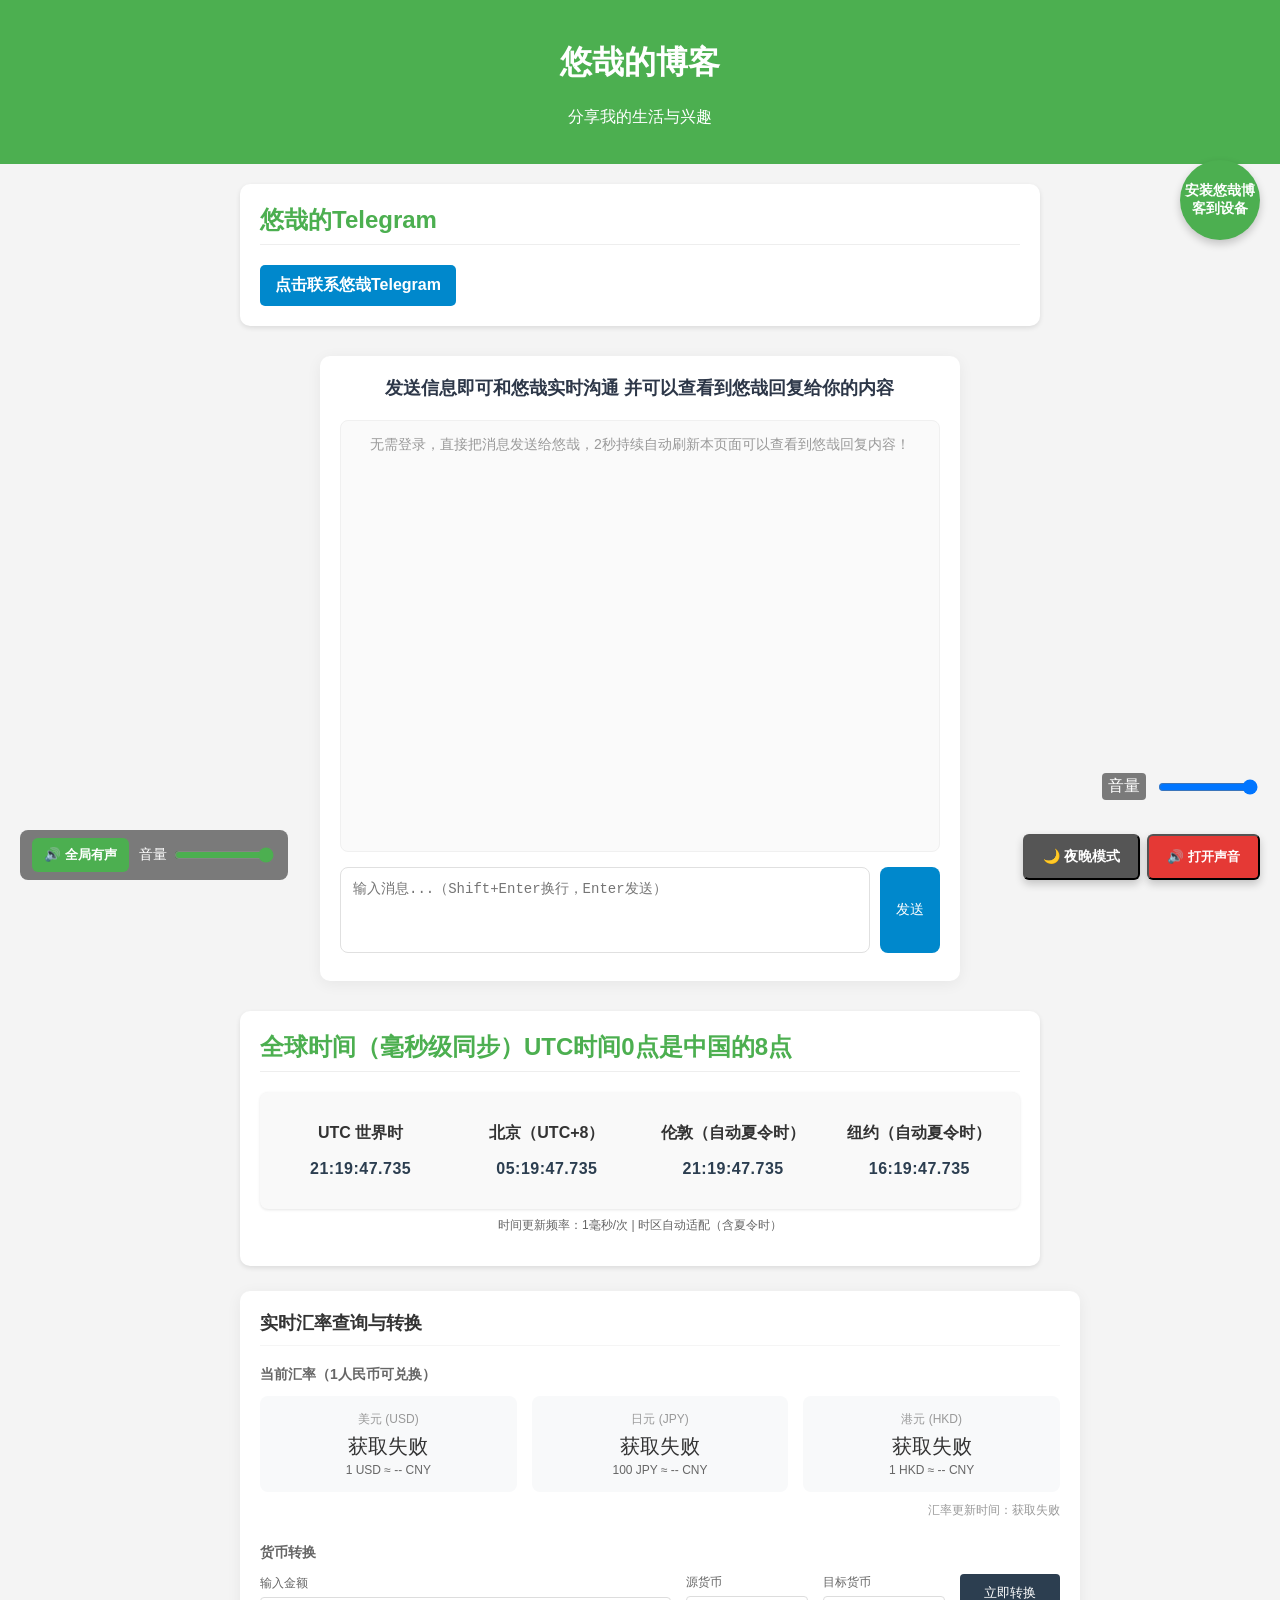
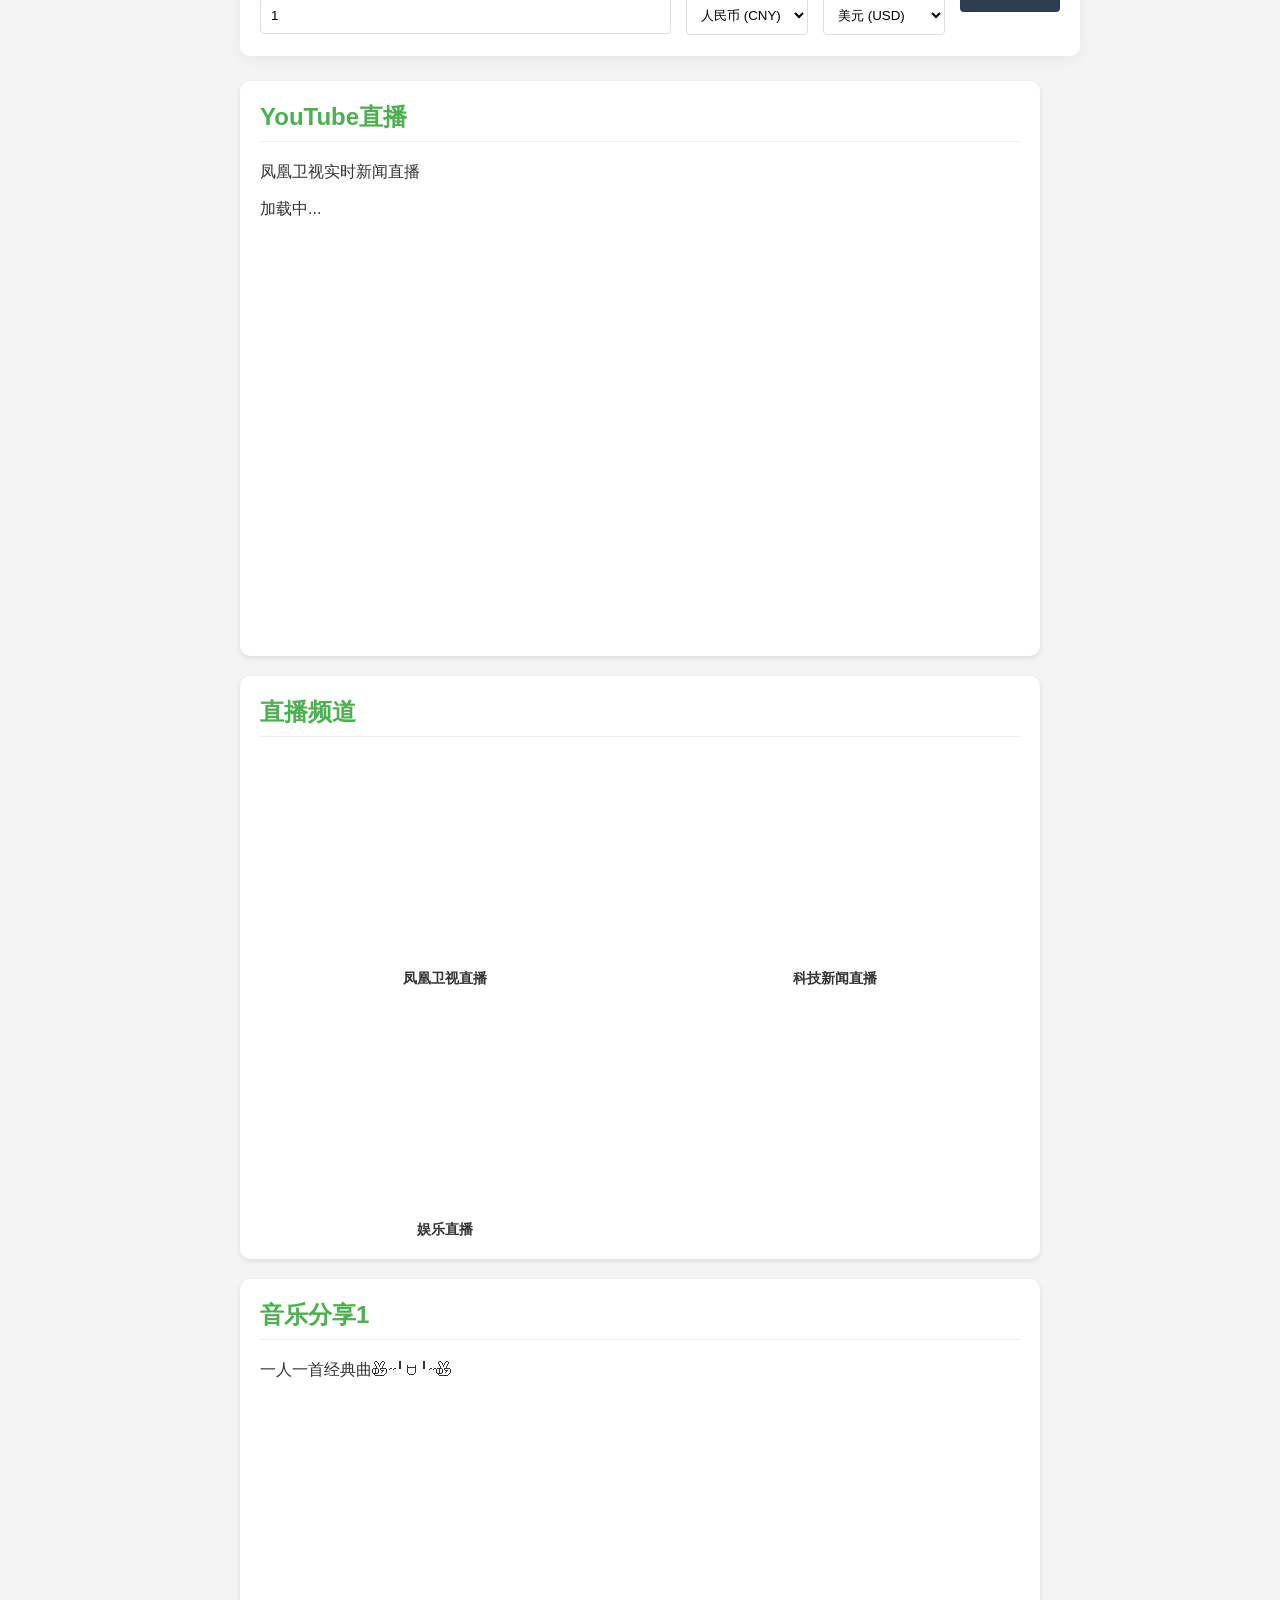
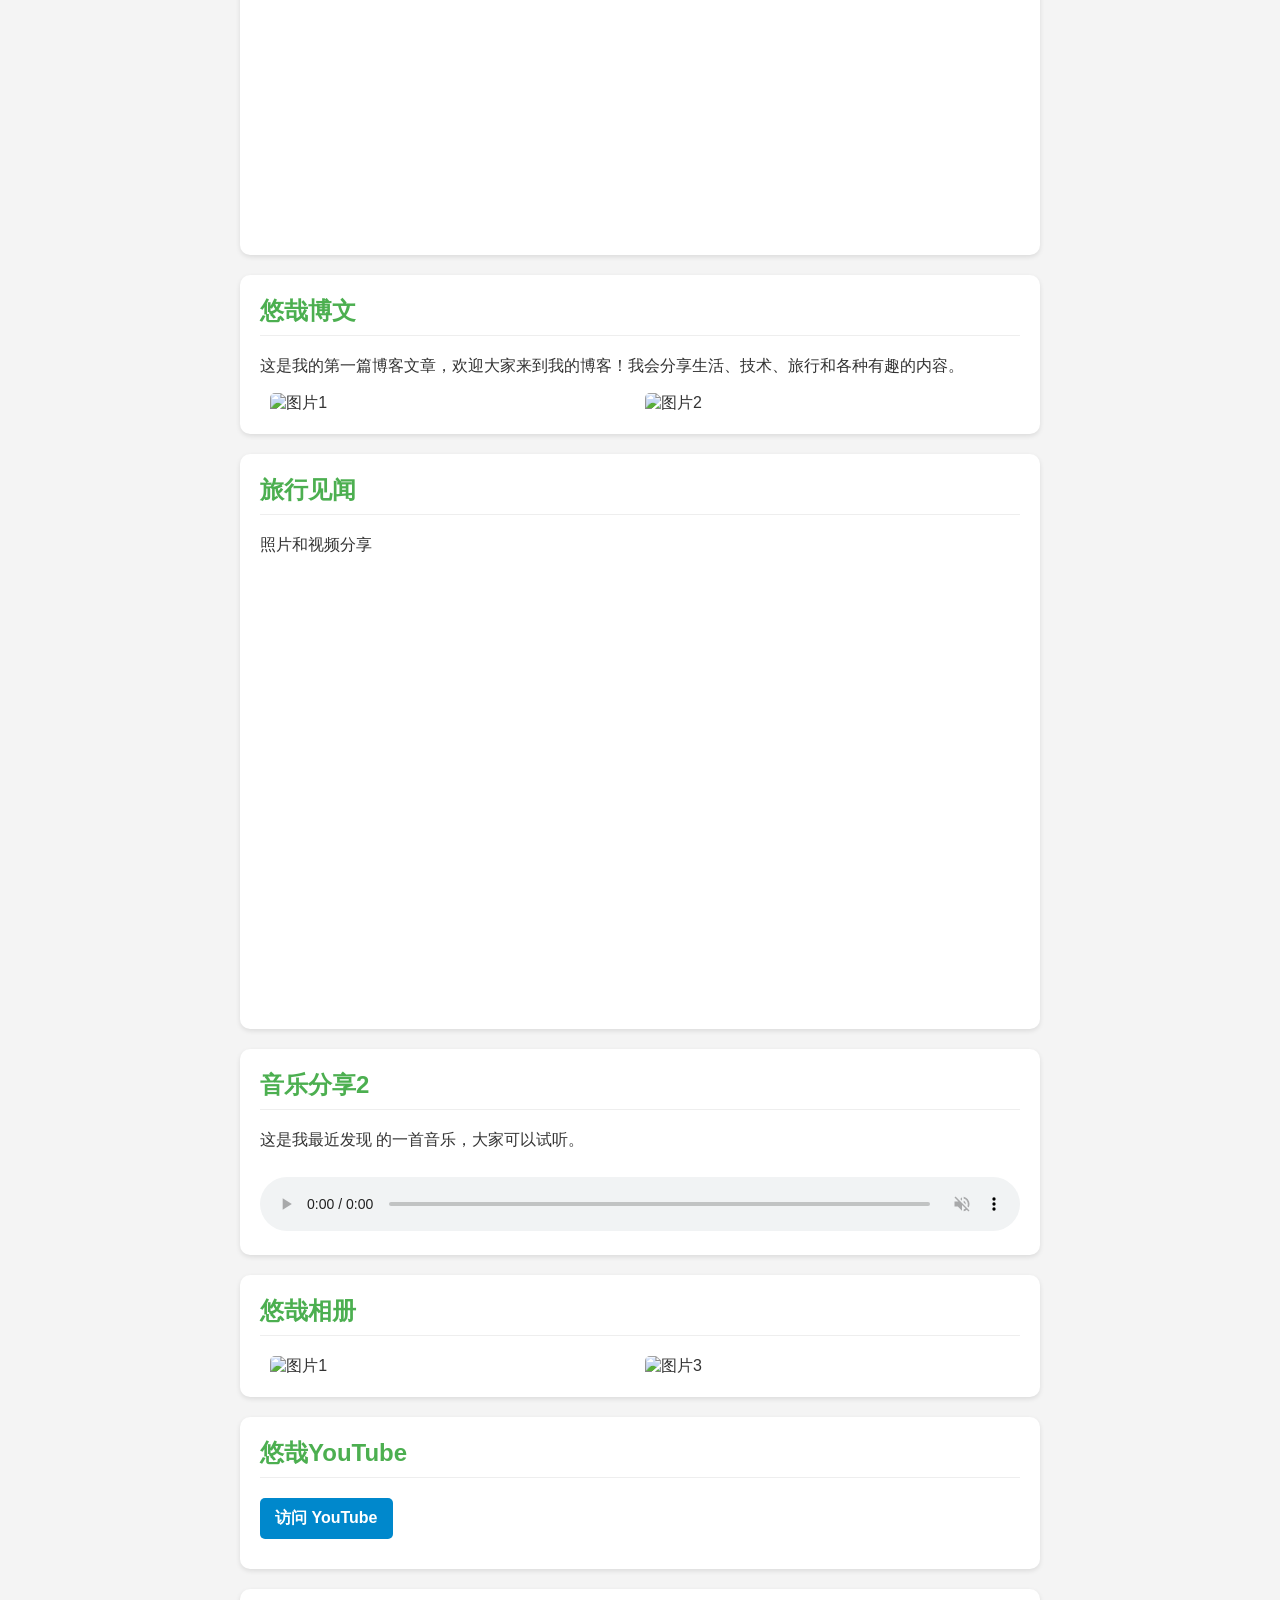
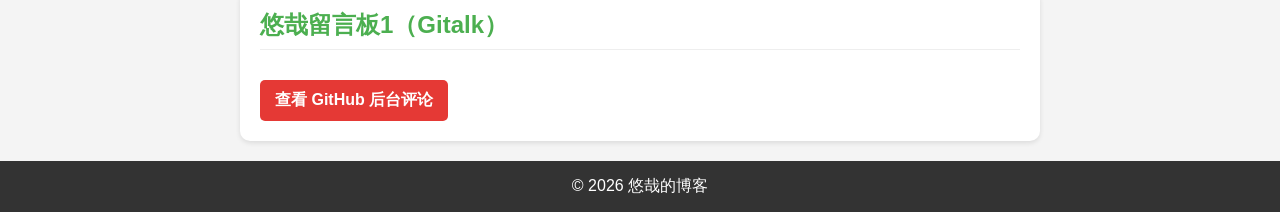
==== index.html @ c9036151 "更新 index.html" ====
<!DOCTYPE html>
<html lang="zh-CN">
<head>
<meta charset="UTF-8">
<meta name="viewport" content="width=device-width, initial-scale=1.0">
<title>悠哉的博客</title>

<!-- SEO meta tags -->
  <meta name="description" content="悠哉的博客，分享生活、旅行、技术与兴趣的个人博客。">
  <meta name="keywords" content="博客, 生活, 技术, 旅行, 悠哉,youzai,fuchenyouzai,拂尘悠哉">

<!-- PWA Manifest -->
<link rel="manifest" href="/manifest.json">
<meta name="theme-color" content="#4CAF50">

<!-- iOS 安装支持 -->
<meta name="apple-mobile-web-app-capable" content="yes">
<meta name="apple-mobile-web-app-title" content="悠哉的博客">
<link rel="apple-touch-icon" href="/icon-192.png">

<!-- 设置 iOS 状态栏样式 -->
<meta name="apple-mobile-web-app-status-bar-style" content="black-translucent">

<style>
/* ===== 颜色变量 & 白天/夜晚模式 ===== */
:root {
  --bg-color: #f4f4f4;
  --text-color: #333;
  --header-bg: #4CAF50;
  --footer-bg: #333;
  --footer-text: #fff;
  --article-bg: #fff;
}
body.dark-mode {
  --bg-color: #1e1e1e;
  --text-color: #f4f4f4;
  --header-bg: #333;
  --footer-bg: #222;
  --footer-text: #f4f4f4;
  --article-bg: #2a2a2a;
}

body {
  background-color: var(--bg-color);
  color: var(--text-color);
  font-family: "Helvetica Neue", Arial, sans-serif;
  margin: 0;
  padding: 0;
}

header {
  background-color: var(--header-bg);
  color: white;
  padding: 20px 10px;
  text-align: center;
}

main {
  max-width: 800px;
  margin: 20px auto;
  padding: 0 10px;
}

article {
  background: var(--article-bg);
  color: var(--text-color);
  margin-bottom: 20px;
  padding: 20px;
  border-radius: 10px;
  box-shadow: 0 2px 5px rgba(0,0,0,0.1);
}

h2 { color: #4CAF50; }
img { max-width: 100%; border-radius: 5px; cursor: pointer; transition: transform 0.3s; }
iframe { width: 100%; border: none; border-radius: 5px; }
audio { width: 100%; margin-top: 10px; }

footer {
  text-align: center;
  padding: 15px;
  background: var(--footer-bg);
  color: var(--footer-text);
  margin-top: 20px;
}

.gallery {
  display: flex;
  flex-wrap: wrap;
  gap: 10px;
  justify-content: center;
}
.gallery img {
  width: 48%; /* 横向展示，两张图片并排 */
  border-radius: 5px;
  cursor: pointer;
  transition: transform 0.3s;
}
.gallery img:hover {
  transform: scale(1.05);
}

a.telegram-btn, a.admin-btn {
  display: inline-block;
  padding: 10px 15px;
  color: white;
  border-radius: 5px;
  text-decoration: none;
  font-weight: bold;
}
a.telegram-btn { background-color: #0088cc; }
a.telegram-btn:hover { background-color: #006699; }
a.admin-btn { background-color: #e53935; }
a.admin-btn:hover { background-color: #b71c1c; }

.video-container, .article-video {
  position: relative;
  width: 100%;
  padding-bottom: 56.25%;
  height: 0;
  overflow: hidden;
  border-radius: 5px;
  margin: 10px 0;
}
.video-container iframe, .article-video iframe, .video-container #live-player {
  position: absolute;
  top: 0;
  left: 0;
  width: 100%;
  height: 100%;
  border: none;
}

/* ===== 右上角安装按钮（圆形） ===== */
#install-btn {
  position: fixed;
  top: 160px;
  right: 20px;
  z-index: 999;
  width: 80px;
  height: 80px;
  background-color: #4CAF50;
  color: white;
  border-radius: 50%;
  font-size: 14px;
  font-weight: bold;
  display: flex;
  justify-content: center;
  align-items: center;
  text-align: center;
  cursor: pointer;
  box-shadow: 0 4px 8px rgba(0,0,0,0.2);
  transition: background-color 0.3s, transform 0.2s;
}
#install-btn:hover {
  background-color: #388E3C;
  transform: scale(1.05);
}
@media screen and (max-width: 768px) {
  #install-btn {
    top: 100px;
    width: 70px;
    height: 70px;
    font-size: 13px;
  }
}

/* ===== 右下角悬浮按钮（声音 & 模式） ===== */
#sound-toggle-btn, #mode-toggle-btn {
  position: fixed;
  bottom: 20px;
  z-index: 1000;
  padding: 12px 18px;
  border-radius: 6px;
  font-weight: bold;
  cursor: pointer;
  box-shadow: 0 4px 8px rgba(0,0,0,0.2);
  transition: background-color 0.3s, transform 0.2s;
}
#sound-toggle-btn {
  right: 20px;
  background-color: #e53935;
  color: white;
}
#sound-toggle-btn:hover { background-color: #b71c1c; transform: scale(1.05); }

#mode-toggle-btn {
  right: 140px;
  background-color: #555;
  color: white;
  font-size: 14px;
}
#mode-toggle-btn:hover { background-color: #333; transform: scale(1.05); }
</style>
</head>
<body>
<header>
<h1>悠哉的博客</h1>
<p>分享我的生活与兴趣</p>
</header>

<main>

<!-- 悠哉的Telegram独立模块 -->
<article style="background: #fff; margin-bottom: 20px; padding: 20px; border-radius: 10px; box-shadow: 0 2px 5px rgba(0,0,0,0.1); max-width: 1200px; width: 100%; box-sizing: border-box;">
  <h2 style="color: #4CAF50; margin-top: 0; border-bottom: 1px solid #eee; padding-bottom: 8px;">悠哉的Telegram</h2>
  <a 
    href="https://t.me/fuchenyouzaibot" 
    target="_blank" 
    class="telegram-btn"
    style="display: inline-block; padding: 10px 15px; color: white; background-color: #0088cc; border-radius: 5px; text-decoration: none; font-weight: bold; transition: background-color 0.3s;"
  >
    点击联系悠哉Telegram
  </a>
</article>

<!-- 深色模式适配（若原页面有深色模式，需保留此样式） -->
<style>
  body.dark-mode article {
    background: #2a2a2a;
    color: #f4f4f4;
  }
  body.dark-mode .telegram-btn {
    background-color: #006699;
  }
  body.dark-mode .telegram-btn:hover {
    background-color: #004466;
  }
</style>	

<!-- 悠哉Telegram Bot 实时留言板（无后端版·持续刷新）-->
<div class="tg-bot-chat" style="width: 100%; max-width: 600px; margin: 30px auto; padding: 20px; border-radius: 10px; box-shadow: 0 3px 15px rgba(0,0,0,0.06); background: #fff; font-family: -apple-system, BlinkMacSystemFont, 'Segoe UI', Roboto, sans-serif;">
  <h3 style="margin: 0 0 20px; font-size: 18px; color: #2d3748; text-align: center;">发送信息即可和悠哉实时沟通 并可以查看到悠哉回复给你的内容</h3>

  <script>
    const BOT_CONFIG = {
      botToken: "8430958771:AAG4bkt9cR5_ZTXgeM3MeH7oSODpMjM6wJs", 
      adminChatId: 6562518027, 
      updateOffset: 0, 
      refreshInterval: 2000, // 2秒持续刷新，快速同步回复
    };

    // 全局状态
    let messageList = [];
    let refreshTimer = null;
    let isWaitingReply = false;
  </script>

  <!-- 消息显示区 -->
  <div id="messageContainer" style="height: 400px; border: 1px solid #f0f0f0; border-radius: 8px; padding: 15px; margin-bottom: 15px; overflow-y: auto; background: #fafafa; display: flex; flex-direction: column; gap: 12px;">
    <div class="system-msg" style="text-align: center; color: #999; font-size: 14px;">
      无需登录，直接把消息发送给悠哉，2秒持续自动刷新本页面可以查看到悠哉回复内容！
    </div>
  </div>

  <!-- 发送消息区 -->
  <div style="display: flex; gap: 10px;">
    <textarea 
      id="userInput" 
      placeholder="输入消息...（Shift+Enter换行，Enter发送）" 
      style="flex: 1; padding: 12px; border: 1px solid #e0e0e0; border-radius: 8px; resize: none; min-height: 60px; font-size: 14px;"
    ></textarea>
    <button 
      id="sendBtn" 
      style="padding: 0 16px; border: none; border-radius: 8px; background: #0088cc; color: #fff; font-size: 14px; cursor: pointer; white-space: nowrap;"
    >
      发送
    </button>
  </div>
  <p id="statusTip" style="margin: 8px 0 0; font-size: 12px; color: #ff4d4f; text-align: right;"></p>
</div>

<!-- 核心功能JS -->
<script>
  const messageContainer = document.getElementById("messageContainer");
  const userInput = document.getElementById("userInput");
  const sendBtn = document.getElementById("sendBtn");
  const statusTip = document.getElementById("statusTip");

  // ------------------------------
  // 功能1：渲染消息（确保样式正常）
  // ------------------------------
  function renderMessages() {
    messageContainer.innerHTML = `
      <div class="system-msg" style="text-align: center; color: #999; font-size: 14px; margin-bottom: 10px;">
        无需登录，直接把消息发送给悠哉，2秒持续自动刷新本页面可以查看到悠哉回复内容！
      </div>
    `;

    messageList.forEach(msg => {
      const msgDiv = document.createElement("div");
      if (msg.role === "user") {
        msgDiv.style = "max-width:75%; margin-left:auto; padding:10px 15px; border-radius:12px 12px 0 12px; background:#0088cc; color:#fff; font-size:14px; margin-bottom:8px;";
        msgDiv.innerHTML = `<small>你 · ${formatTime(msg.time)}</small><br>${escapeHtml(msg.content)}`;
      } else if (msg.role === "bot") {
        msgDiv.style = "max-width:75%; margin-right:auto; padding:10px 15px; border-radius:12px 12px 12px 0; background:#e0e0e0; color:#333; font-size:14px; margin-bottom:8px;";
        msgDiv.innerHTML = `<small>悠哉 · ${formatTime(msg.time)}</small><br>${escapeHtml(msg.content)}`;
      }
      messageContainer.appendChild(msgDiv);
    });
    messageContainer.scrollTop = messageContainer.scrollHeight;
  }

  // ------------------------------
  // 功能2：发送消息（确保API调用成功）
  // ------------------------------
  async function sendUserMessage() {
    const content = userInput.value.trim();
    if (!content) {
      statusTip.textContent = "请输入消息内容！";
      return;
    }

    sendBtn.disabled = true;
    sendBtn.textContent = "发送中...";
    statusTip.textContent = "";

    try {
      // 本地添加用户消息
      const userMsg = { role: "user", content, time: new Date().getTime() };
      messageList.push(userMsg);
      renderMessages();
      userInput.value = "";

      // 用FormData传参，兼容Telegram API
      const telegramUrl = `https://api.telegram.org/bot${BOT_CONFIG.botToken}/sendMessage`;
      const formData = new FormData();
      formData.append("chat_id", BOT_CONFIG.adminChatId);
      formData.append("text", `【博客用户】\n时间：${formatTime(userMsg.time)}\n内容：${content}`);
      formData.append("parse_mode", "HTML");

      const response = await fetch(telegramUrl, {
        method: "POST",
        body: formData
      });

      const result = await response.json();
      if (!result.ok) throw new Error(result.description || "发送失败");

      // 发送成功：启动持续刷新，不停止
      statusTip.textContent = "发送成功！2秒持续刷新回复...";
      isWaitingReply = true;
      startRefreshTimer();

    } catch (err) {
      statusTip.textContent = `发送失败：${err.message}`;
      messageList.pop();
      renderMessages();
    } finally {
      sendBtn.disabled = false;
      sendBtn.textContent = "发送";
    }
  }

  // ------------------------------
  // 功能3：获取回复
  // ------------------------------
  async function fetchBotReplies() {
    try {
      const telegramUrl = `https://api.telegram.org/bot${BOT_CONFIG.botToken}/getUpdates?offset=${BOT_CONFIG.updateOffset + 1}&limit=10`;
      const response = await fetch(telegramUrl);
      const result = await response.json();

      if (!result.ok || !result.result.length) return;

      // 筛选管理员回复
      const newReplies = [];
      result.result.forEach(update => {
        BOT_CONFIG.updateOffset = Math.max(BOT_CONFIG.updateOffset, update.update_id);
        const msg = update.message;
        
        if (
          msg?.from?.id === BOT_CONFIG.adminChatId && 
          msg?.reply_to_message?.text?.includes("【博客用户】")
        ) {
          newReplies.push({
            role: "bot",
            content: msg.text,
            time: msg.date * 1000
          });
        }
      });

      // 有新回复：仅渲染，不停止刷新（核心修改点）
      if (newReplies.length) {
        messageList.push(...newReplies);
        renderMessages();
        isWaitingReply = false;
        statusTip.textContent = "已同悠哉回复，持续2秒刷新..."; // 提示持续刷新
      }

    } catch (err) {
      console.error("获取回复失败：", err);
      statusTip.textContent = `刷新失败：${err.message}，将继续重试...`;
    }
  }

  // ------------------------------
  // 工具函数（已修改：显示中国本地时间）
  // ------------------------------
  function startRefreshTimer() {
    stopRefreshTimer(); // 避免重复定时器
    fetchBotReplies(); // 立即刷新一次
    refreshTimer = setInterval(fetchBotReplies, BOT_CONFIG.refreshInterval);
  }

  function stopRefreshTimer() {
    if (refreshTimer) clearInterval(refreshTimer);
  }

  // 关键修改：直接指定Asia/Shanghai时区，显示中国本地时间
  function formatTime(timestamp) {
    const date = new Date(timestamp);
    // 格式化规则：年-月-日 时:分（24小时制），强制中国时区
    return date.toLocaleString('zh-CN', {
      timeZone: 'Asia/Shanghai',
      year: 'numeric',
      month: '2-digit',
      day: '2-digit',
      hour: '2-digit',
      minute: '2-digit',
      hour12: false
    }).replace(/\//g, '-'); // 将默认分隔符“/”改为“-”，保持视觉统一
  }

  function escapeHtml(unsafe) {
    return unsafe
      .replace(/&/g, "&amp;")
      .replace(/</g, "&lt;")
      .replace(/>/g, "&gt;")
      .replace(/"/g, "&quot;")
      .replace(/'/g, "&#039;")
      .replace(/\n/g, "<br>");
  }

  // ------------------------------
  // 事件绑定
  // ------------------------------
  sendBtn.addEventListener("click", sendUserMessage);
  userInput.addEventListener("keydown", (e) => {
    if (e.key === "Enter" && !e.shiftKey) {
      e.preventDefault();
      sendUserMessage();
    }
  });

  // 页面初始化与清理
  window.addEventListener("DOMContentLoaded", renderMessages);
  window.addEventListener("beforeunload", stopRefreshTimer); // 页面关闭才停止
</script>



<!-- 全球时间模块（毫秒级同步+自动适配时区） -->
<article>
<h2>全球时间（毫秒级同步）UTC时间0点是中国的8点</h2>
<div class="horizontal-module">
  <div class="module-item">
    <p style="font-weight: 600;">UTC 世界时</p>
    <p id="utc-time">00:00:00.000</p>
  </div>
  <div class="module-item">
    <p style="font-weight: 600;">北京（UTC+8）</p>
    <p id="beijing-time">00:00:00.000</p>
  </div>
  <div class="module-item">
    <p style="font-weight: 600;">伦敦（自动夏令时）</p>
    <p id="london-time">00:00:00.000</p>
  </div>
  <div class="module-item">
    <p style="font-weight: 600;">纽约（自动夏令时）</p>
    <p id="newyork-time">00:00:00.000</p>
  </div>
</div>
<p style="font-size: 12px; color: #666; margin-top: 8px; text-align: center;">
  时间更新频率：1毫秒/次 | 时区自动适配（含夏令时）
</p>
</article>

<!-- 时间模块CSS（无需额外依赖，独立完整） -->
<style>
.horizontal-module {
  display: flex;
  flex-wrap: wrap;
  gap: 15px;
  align-items: center;
  margin-top: 15px;
  padding: 15px;
  background: #f9f9f9;
  border-radius: 8px;
  box-shadow: 0 1px 3px rgba(0,0,0,0.1);
  width: 100%;
  box-sizing: border-box;
}
.horizontal-module .module-item {
  flex: 1;
  min-width: 120px;
  text-align: center;
}
#utc-time, #beijing-time, #london-time, #newyork-time {
  font-size: 16px;
  font-weight: 600;
  letter-spacing: 0.5px;
  color: #2c3e50;
}
article {
  background: #fff;
  margin: 0 auto 20px;
  padding: 20px;
  border-radius: 10px;
  box-shadow: 0 2px 5px rgba(0,0,0,0.1);
  max-width: 1200px;
  width: 100%;
  box-sizing: border-box;
}
h2 { 
  color: #4CAF50; 
  margin-top: 0; 
  border-bottom: 1px solid #eee;
  padding-bottom: 8px;
}
</style>

<!-- 时间模块JS（自动适配夏令时，无需手动维护时区） -->
<script>
document.addEventListener('DOMContentLoaded', () => {
  // 格式化时间（带毫秒+自动时区）
  const formatTimeWithMs = (date, timezone) => {
    const timeStr = date.toLocaleTimeString('zh-CN', {
      hour: '2-digit',
      minute: '2-digit',
      second: '2-digit',
      fractionalSecondDigits: 3,
      hour12: false,
      timeZone: timezone
    });
    // 替换逗号为小数点（统一毫秒格式）
    return timeStr.replace(',', '.');
  };

  // 实时更新时间
  const updateGlobalTime = () => {
    const now = new Date();
    // 各时区时间同步（自动适配夏令时）
    document.getElementById('utc-time').textContent = formatTimeWithMs(now, 'UTC');
    document.getElementById('beijing-time').textContent = formatTimeWithMs(now, 'Asia/Shanghai');
    document.getElementById('london-time').textContent = formatTimeWithMs(now, 'Europe/London');
    document.getElementById('newyork-time').textContent = formatTimeWithMs(now, 'America/New_York');
  };

  // 初始化+毫秒级更新
  updateGlobalTime();
  setInterval(updateGlobalTime, 1);
});
</script>


<!-- 模块开头：GitHub博客专用人民币实时汇率查询与转换工具 -->
<div style="width: 100%; max-width: 800px; margin: 25px auto; padding: 20px; border-radius: 10px; box-shadow: 0 3px 15px rgba(0,0,0,0.06); background: #ffffff; font-family: -apple-system, BlinkMacSystemFont, 'Segoe UI', Roboto, sans-serif;">
  <!-- 标题区域 -->
  <h3 style="margin: 0 0 20px; font-size: 18px; color: #333; border-bottom: 1px solid #f5f5f5; padding-bottom: 10px;">
    实时汇率查询与转换
  </h3>

  <!-- 汇率显示区域 -->
  <div style="margin-bottom: 25px;">
    <h4 style="margin: 0 0 12px; font-size: 14px; color: #666;">当前汇率（1人民币可兑换）</h4>
    <div style="display: grid; grid-template-columns: repeat(auto-fit, minmax(150px, 1fr)); gap: 15px;">
      <!-- 美元汇率卡片 -->
      <div style="padding: 15px; border-radius: 8px; background: #f8f9fa; text-align: center;">
        <div style="font-size: 12px; color: #999; margin-bottom: 5px;">美元 (USD)</div>
        <div id="cny-to-usd" style="font-size: 20px; font-weight: 500; color: #333;">--</div>
        <div id="usd-to-cny" style="font-size: 12px; color: #666; margin-top: 3px;">1 USD ≈ -- CNY</div>
      </div>
      <!-- 日元汇率卡片 -->
      <div style="padding: 15px; border-radius: 8px; background: #f8f9fa; text-align: center;">
        <div style="font-size: 12px; color: #999; margin-bottom: 5px;">日元 (JPY)</div>
        <div id="cny-to-jpy" style="font-size: 20px; font-weight: 500; color: #333;">--</div>
        <div id="jpy-to-cny" style="font-size: 12px; color: #666; margin-top: 3px;">100 JPY ≈ -- CNY</div>
      </div>
      <!-- 港元汇率卡片 -->
      <div style="padding: 15px; border-radius: 8px; background: #f8f9fa; text-align: center;">
        <div style="font-size: 12px; color: #999; margin-bottom: 5px;">港元 (HKD)</div>
        <div id="cny-to-hkd" style="font-size: 20px; font-weight: 500; color: #333;">--</div>
        <div id="hkd-to-cny" style="font-size: 12px; color: #666; margin-top: 3px;">1 HKD ≈ -- CNY</div>
      </div>
    </div>
    <div id="rate-update-time" style="margin-top: 10px; font-size: 12px; color: #999; text-align: right;">
      汇率更新时间：--
    </div>
  </div>

  <!-- 汇率转换区域 -->
  <div>
    <h4 style="margin: 0 0 12px; font-size: 14px; color: #666;">货币转换</h4>
    <div style="display: flex; flex-wrap: wrap; gap: 15px; align-items: center;">
      <!-- 输入金额 -->
      <div style="flex: 1; min-width: 150px;">
        <label style="display: block; font-size: 12px; color: #666; margin-bottom: 5px;">输入金额</label>
        <input 
          id="convert-amount" 
          type="number" 
          min="0" 
          step="0.01" 
          value="1" 
          style="width: 100%; padding: 10px; border: 1px solid #ddd; border-radius: 4px; box-sizing: border-box;"
        >
      </div>
      <!-- 源货币选择 -->
      <div style="min-width: 120px;">
        <label style="display: block; font-size: 12px; color: #666; margin-bottom: 5px;">源货币</label>
        <select id="source-currency" style="width: 100%; padding: 10px; border: 1px solid #ddd; border-radius: 4px; background: #fff;">
          <option value="CNY">人民币 (CNY)</option>
          <option value="USD">美元 (USD)</option>
          <option value="JPY">日元 (JPY)</option>
          <option value="HKD">港元 (HKD)</option>
        </select>
      </div>
      <!-- 目标货币选择 -->
      <div style="min-width: 120px;">
        <label style="display: block; font-size: 12px; color: #666; margin-bottom: 5px;">目标货币</label>
        <select id="target-currency" style="width: 100%; padding: 10px; border: 1px solid #ddd; border-radius: 4px; background: #fff;">
          <option value="USD">美元 (USD)</option>
          <option value="JPY">日元 (JPY)</option>
          <option value="HKD">港元 (HKD)</option>
          <option value="CNY">人民币 (CNY)</option>
        </select>
      </div>
      <!-- 转换按钮 -->
      <div style="min-width: 100px; align-self: flex-end; margin-bottom: 24px;">
        <button id="convert-btn" style="width: 100%; padding: 10px; background: #2c3e50; color: #fff; border: none; border-radius: 4px; cursor: pointer; transition: background 0.3s;">
          立即转换
        </button>
      </div>
    </div>
    <!-- 转换结果 -->
    <div id="convert-result" style="margin-top: 15px; padding: 15px; border-radius: 8px; background: #f8f9fa; text-align: center; font-size: 16px; color: #333; display: none;">
      <span id="result-content">1 CNY ≈ 0.14 USD</span>
    </div>
  </div>
</div>

<script>
  // 存储汇率数据（CNY为基础，1 CNY = ? 其他货币）
  let exchangeRates = {};
  // 公开汇率API（无需密钥，适合前端调用）
  const RATE_API_URL = "https://open.er-api.com/v6/latest/CNY";

  // 1. 获取并更新实时汇率
  async function fetchAndUpdateRates() {
    const usdDom = document.getElementById("cny-to-usd");
    const jpyDom = document.getElementById("cny-to-jpy");
    const hkdDom = document.getElementById("cny-to-hkd");
    const usdReverseDom = document.getElementById("usd-to-cny");
    const jpyReverseDom = document.getElementById("jpy-to-cny");
    const hkdReverseDom = document.getElementById("hkd-to-cny");
    const timeDom = document.getElementById("rate-update-time");

    try {
      const response = await fetch(RATE_API_URL);
      const data = await response.json();
      
      if (data.result === "success") {
        // 存储汇率（保留4位小数）
        exchangeRates = {
          USD: parseFloat(data.rates.USD.toFixed(4)),
          JPY: parseFloat(data.rates.JPY.toFixed(4)),
          HKD: parseFloat(data.rates.HKD.toFixed(4)),
          CNY: 1 // 1 CNY = 1 CNY
        };

        // 更新汇率显示（1 CNY 可兑换的其他货币）
        usdDom.textContent = exchangeRates.USD;
        jpyDom.textContent = exchangeRates.JPY;
        hkdDom.textContent = exchangeRates.HKD;

        // 更新反向汇率（1其他货币 可兑换的CNY，保留4位小数）
        usdReverseDom.textContent = `1 USD ≈ ${(1 / exchangeRates.USD).toFixed(4)} CNY`;
        jpyReverseDom.textContent = `100 JPY ≈ ${(100 / exchangeRates.JPY).toFixed(4)} CNY`;
        hkdReverseDom.textContent = `1 HKD ≈ ${(1 / exchangeRates.HKD).toFixed(4)} CNY`;

        // 更新时间（格式：YYYY-MM-DD HH:MM）
        const updateTime = new Date(data.time_last_update_unix * 1000);
        const formattedTime = `${updateTime.getFullYear()}-${(updateTime.getMonth() + 1).toString().padStart(2, "0")}-${updateTime.getDate().toString().padStart(2, "0")} ${updateTime.getHours().toString().padStart(2, "0")}:${updateTime.getMinutes().toString().padStart(2, "0")}`;
        timeDom.textContent = `汇率更新时间：${formattedTime}`;
      } else {
        throw new Error("获取汇率失败，API返回错误");
      }
    } catch (err) {
      console.error("汇率获取错误：", err);
      usdDom.textContent = "获取失败";
      jpyDom.textContent = "获取失败";
      hkdDom.textContent = "获取失败";
      timeDom.textContent = "汇率更新时间：获取失败";
    }
  }

  // 2. 执行货币转换
  function handleCurrencyConvert() {
    const amountInput = document.getElementById("convert-amount");
    const sourceCurrency = document.getElementById("source-currency").value;
    const targetCurrency = document.getElementById("target-currency").value;
    const resultDom = document.getElementById("convert-result");
    const resultContentDom = document.getElementById("result-content");

    // 输入校验
    const amount = parseFloat(amountInput.value);
    if (isNaN(amount) || amount < 0) {
      alert("请输入有效的非负金额");
      return;
    }
    if (!exchangeRates[sourceCurrency] || !exchangeRates[targetCurrency]) {
      alert("汇率数据未加载完成，请稍后再试");
      return;
    }

    // 计算转换结果（保留4位小数）
    // 逻辑：金额 * (1 CNY兑目标货币汇率) / (1 CNY兑源货币汇率)
    const convertedAmount = (amount * exchangeRates[targetCurrency] / exchangeRates[sourceCurrency]).toFixed(4);
    // 显示结果
    resultContentDom.textContent = `${amount} ${sourceCurrency} ≈ ${convertedAmount} ${targetCurrency}`;
    resultDom.style.display = "block";
  }

  // 3. 初始化与事件绑定
  window.addEventListener("DOMContentLoaded", () => {
    // 初始加载汇率
    fetchAndUpdateRates();
    // 每30分钟刷新一次汇率（避免频繁请求API）
    setInterval(fetchAndUpdateRates, 30 * 60 * 1000);

    // 绑定转换按钮点击事件
    document.getElementById("convert-btn").addEventListener("click", handleCurrencyConvert);
    // 绑定回车键触发转换
    document.getElementById("convert-amount").addEventListener("keydown", (e) => {
      if (e.key === "Enter") handleCurrencyConvert();
    });
  });
</script>
<!-- 模块结尾：GitHub博客专用人民币实时汇率查询与转换工具 -->



	
<!-- 文章内容 -->
<article>
<h2>YouTube直播</h2>
<p>凤凰卫视实时新闻直播</p>
<div class="video-container">
  <div id="live-player">加载中...</div>
</div>
</article>

<article>
<h2>直播频道</h2>
<!-- 直播频道容器 -->
<div id="live-channel-feed" style="display:grid; grid-template-columns: repeat(auto-fill, minmax(300px, 1fr)); gap: 20px; margin-top: 20px;"></div>
</article>

<article>
<h2>音乐分享1</h2>
<p>一人一首经典曲✌︎˶╹ꇴ╹˶✌︎ </p>
<div class="video-container">
  <iframe width="560" height="315" src="https://www.youtube.com/embed/WbW00ghKFt0" frameborder="0" allow="accelerometer; autoplay; encrypted-media; gyroscope; picture-in-picture" allowfullscreen></iframe>
</div>
</article>

<article>
<h2>悠哉博文</h2>
<p>这是我的第一篇博客文章，欢迎大家来到我的博客！我会分享生活、技术、旅行和各种有趣的内容。</p>
<!-- 横向展示两张图片 -->
<div class="gallery">
  <img src="https://raw.githubusercontent.com/fuchenyouzai/youzai/main/t2.jpg" alt="图片1">
  <img src="https://raw.githubusercontent.com/fuchenyouzai/youzai/main/t4.jpg" alt="图片2">
</div>
</article>

<article>
  <h2>旅行见闻</h2>
  <p>照片和视频分享</p>
  <div class="article-video">
    <iframe src="https://www.youtube.com/embed/dQw4w9WgXcQ" title="黄石公园短视频" allowfullscreen></iframe>
  </div>
</article>

<article>
  <h2>音乐分享2</h2>
  <p>这是我最近发现 的一首音乐，大家可以试听。</p>
  <audio controls preload="auto" controlsList="nodownload">
    <source src="https://www.soundhelix.com/examples/mp3/SoundHelix-Song-1.mp3" type="audio/mpeg">
    您的浏览器不支持音频播放。
  </audio>
</article>

<article>
<h2>悠哉相册</h2>
<div class="gallery">
<img src="https://raw.githubusercontent.com/fuchenyouzai/youzai/main/t2.jpg" alt="图片1">
<img src="https://raw.githubusercontent.com/fuchenyouzai/youzai/main/t4.jpg" alt="图片3">
</div>
</article>

<article>
<h2>悠哉YouTube</h2>
<a href="https://www.youtube.com/@拂尘悠哉" target="_blank" class="telegram-btn">访问 YouTube</a>
<div id="youtube-feed" style="display:grid; grid-template-columns:repeat(auto-fit,minmax(200px,1fr)); gap:15px; margin-top:10px;"></div>
</article>

<article>
<h2>悠哉留言板1（Gitalk）</h2>
<div id="gitalk-container"></div>
<a href="https://github.com/fuchenyouzai/youzai/issues" target="_blank" class="admin-btn" style="margin-top:10px;">查看 GitHub 后台评论</a>
</article>



</main>

<footer>
&copy; 2026 悠哉的博客
</footer>
<!-- 安装按钮 -->
<div id="install-btn">
  安装悠哉博客到设备
</div>

<!-- 右下角按钮 -->
<button id="sound-toggle-btn">🔊 打开声音</button>
<button id="mode-toggle-btn">🌙 夜晚模式</button>

<!-- 新增：左下角全局声音控制按钮（含音量滑块） -->
<div id="global-sound-control" style="position: fixed; bottom: 20px; left: 20px; z-index: 1000; display: flex; align-items: center; gap: 10px; background: rgba(0,0,0,0.5); padding: 8px 12px; border-radius: 8px;">
  <!-- 全局声音开关按钮 -->
  <button id="global-sound-btn" style="padding: 8px 12px; border: none; border-radius: 6px; background-color: #4CAF50; color: white; font-weight: bold; cursor: pointer; transition: background 0.3s;">🔊 全局有声</button>
  <!-- 全局音量滑块 -->
  <div style="display: flex; align-items: center; gap: 5px;">
    <span style="color: white; font-size: 14px;">音量</span>
    <input type="range" id="global-volume-slider" min="0" max="100" value="100" style="width: 100px; accent-color: #4CAF50; cursor: pointer;">
  </div>
</div>

<!-- 原有：右侧音量滑块区域 -->
<div style="position: fixed; bottom: 100px; right: 20px; z-index: 1000; display: flex; align-items: center;">
  <span style="color: white; margin-right: 10px; background-color: rgba(0, 0, 0, 0.5); padding: 3px 6px; border-radius: 4px;">音量</span>
  <input type="range" id="volume-slider" min="0" max="100" value="100" style="width: 100px;">
</div>

<!-- 外部资源引入（保留原结构） -->
<!-- Gitalk -->
<link rel="stylesheet" href="https://cdn.jsdelivr.net/npm/gitalk@1/dist/gitalk.css">
<script src="https://cdn.jsdelivr.net/npm/gitalk@1/dist/gitalk.min.js"></script>

<!-- YouTube IFrame API -->
<script src="https://www.youtube.com/iframe_api"></script>
<script>
// 直播频道数组，每个元素是一个直播的 ID 和标题
const liveChannels = [
  {id: "fN9uYWCjQaw", title: "凤凰卫视直播"},
  {id: "ZB9QSD_SWmM", title: "科技新闻直播"},
  {id: "WbW00ghKFt0", title: "娱乐直播"}
];

// 获取直播频道展示容器
const liveChannelFeed = document.getElementById("live-channel-feed");

// 动态生成每个频道的直播播放器
liveChannels.forEach(channel => {
  const channelWrapper = document.createElement("div");
  channelWrapper.style.display = "flex";
  channelWrapper.style.flexDirection = "column";
  channelWrapper.style.gap = "5px";

  // 创建 iframe 容器
  const iframeWrapper = document.createElement("div");
  iframeWrapper.style.position = "relative";
  iframeWrapper.style.width = "100%";
  iframeWrapper.style.height = 0;
  iframeWrapper.style.overflow = "hidden";
  iframeWrapper.style.borderRadius = "5px";
  iframeWrapper.style.paddingBottom = "56.25%"; // 16:9比例
  
  // 新增：为iframe添加enablejsapi=1，支持YouTube API控制
  iframeWrapper.innerHTML = `<iframe src="https://www.youtube.com/embed/${channel.id}?enablejsapi=1" 
                              style="position:absolute;top:0;left:0;width:100%;height:100%;border:none;"
                              title="${channel.title}" 
                              allowfullscreen
                              id="live-iframe-${channel.id}"></iframe>`;

  // 创建频道信息
  const channelInfo = document.createElement("div");
  channelInfo.style.display = "flex";
  channelInfo.style.flexDirection = "column";
  channelInfo.style.alignItems = "center";
  channelInfo.style.gap = "5px";

  const titleElement = document.createElement("p");
  titleElement.textContent = channel.title;
  titleElement.style.textAlign = "center";
  titleElement.style.margin = "0";
  titleElement.style.fontWeight = "bold";
  titleElement.style.fontSize = "14px";

  channelInfo.appendChild(titleElement);

  // 将生成的 iframe 和频道信息加入页面
  channelWrapper.appendChild(iframeWrapper);
  channelWrapper.appendChild(channelInfo);
  liveChannelFeed.appendChild(channelWrapper);

  // 新增：监听iframe加载，获取播放器实例并加入全局控制
  const iframe = document.getElementById(`live-iframe-${channel.id}`);
  iframe.onload = () => {
    setTimeout(() => {
      const player = new YT.Player(`live-iframe-${channel.id}`, {
        events: {
          'onReady': (event) => {
            // 初始化全局播放器数组（若未存在）
            if (!window.globalYoutubePlayers) window.globalYoutubePlayers = [];
            // 将播放器实例加入全局列表
            if (!window.globalYoutubePlayers.includes(event.target)) {
              window.globalYoutubePlayers.push(event.target);
            }
            // 同步初始状态（静音+音量）
            event.target.mute();
            const globalSlider = document.getElementById('global-volume-slider');
            if (globalSlider) event.target.setVolume(globalSlider.value);
          }
        }
      });
    }, 500);
  };
});
</script>
<script>
document.addEventListener('DOMContentLoaded', () => {
  // 新增：1. 收集所有画廊图片 & 初始化当前索引
  const galleryImages = Array.from(document.querySelectorAll('.gallery img'));
  let currentImageIndex = 0;

  // 新增：2. 图片切换核心函数（更新放大层图片）
  function updateOverlayImage(index) {
    const overlayImg = document.querySelector('.image-overlay img');
    if (overlayImg && galleryImages[index]) {
      overlayImg.src = galleryImages[index].src;
      overlayImg.alt = galleryImages[index].alt || `图片${index + 1}`;
    }
    currentImageIndex = index; // 更新当前索引
  }

  // 新增：3. 上一张/下一张切换函数（支持循环）
  function showPrevImage() {
    let newIndex = currentImageIndex - 1;
    newIndex = newIndex < 0 ? galleryImages.length - 1 : newIndex; // 循环到最后一张
    updateOverlayImage(newIndex);
  }
  function showNextImage() {
    let newIndex = currentImageIndex + 1;
    newIndex = newIndex >= galleryImages.length ? 0 : newIndex; // 循环到第一张
    updateOverlayImage(newIndex);
  }

  // 原有：全局声音控制初始化（保留）
  window.globalAudioElements = Array.from(document.querySelectorAll('audio'));
  window.isGlobalSoundOn = false;
  const globalSoundBtn = document.getElementById('global-sound-btn');
  const globalVolumeSlider = document.getElementById('global-volume-slider');

  window.globalAudioElements.forEach(audio => {
    audio.muted = !window.isGlobalSoundOn;
    audio.volume = globalVolumeSlider.value / 100;
  });

  // 原有：Gitalk 初始化（保留）
  const gitalk = new Gitalk({
    clientID: 'Ov23lijfU0G3M7jiMFAW',
    clientSecret: '47120dd1810d3a2a9aa0033211f5ee73ef29baa3',
    repo: 'youzai',
    owner: 'fuchenyouzai',
    admin: ['fuchenyouzai'],
    id: location.pathname,
    distractionFreeMode: false,
    language: 'zh-CN'
  });
  gitalk.render('gitalk-container');
  
  // 原有：音量滑块同步逻辑（保留）
  const volumeSlider = document.getElementById('volume-slider');
  volumeSlider.addEventListener('input', (event) => {
    const volume = event.target.value;
    if (window.livePlayer) window.livePlayer.setVolume(volume);
    if (globalVolumeSlider) globalVolumeSlider.value = volume;
    if (window.syncGlobalVolume) window.syncGlobalVolume(volume);
  });

  // 重写：4. 图片点击放大逻辑（替换原逻辑，支持滑动+按钮）
  galleryImages.forEach((img, index) => {
    img.addEventListener('click', () => {
      currentImageIndex = index; // 记录当前点击图片索引

      // 创建放大层容器（带类名方便样式控制）
      const overlay = document.createElement('div');
      overlay.className = 'image-overlay';
      overlay.style.position = 'fixed';
      overlay.style.top = 0;
      overlay.style.left = 0;
      overlay.style.width = '100%';
      overlay.style.height = '100%';
      overlay.style.background = 'rgba(0,0,0,0.9)';
      overlay.style.display = 'flex';
      overlay.style.flexDirection = 'column';
      overlay.style.justifyContent = 'center';
      overlay.style.alignItems = 'center';
      overlay.style.cursor = 'default';
      overlay.style.zIndex = '9999';
      overlay.style.padding = '20px';
      overlay.style.boxSizing = 'border-box';

      // 新增：上一张按钮
      const prevBtn = document.createElement('button');
      prevBtn.textContent = '← 上一张';
      prevBtn.style.position = 'absolute';
      prevBtn.style.left = '20px';
      prevBtn.style.padding = '10px 15px';
      prevBtn.style.backgroundColor = 'rgba(255,255,255,0.2)';
      prevBtn.style.color = 'white';
      prevBtn.style.border = 'none';
      prevBtn.style.borderRadius = '5px';
      prevBtn.style.fontSize = '16px';
      prevBtn.style.cursor = 'pointer';
      prevBtn.style.zIndex = '10';
      prevBtn.style.transition = 'background 0.3s';
      prevBtn.addEventListener('mouseover', () => prevBtn.style.backgroundColor = 'rgba(255,255,255,0.4)');
      prevBtn.addEventListener('click', (e) => {
        e.stopPropagation(); // 阻止关闭放大层
        showPrevImage();
      });

      // 新增：下一张按钮
      const nextBtn = document.createElement('button');
      nextBtn.textContent = '下一张 →';
      nextBtn.style.position = 'absolute';
      nextBtn.style.right = '20px';
      nextBtn.style.padding = '10px 15px';
      nextBtn.style.backgroundColor = 'rgba(255,255,255,0.2)';
      nextBtn.style.color = 'white';
      nextBtn.style.border = 'none';
      nextBtn.style.borderRadius = '5px';
      nextBtn.style.fontSize = '16px';
      nextBtn.style.cursor = 'pointer';
      nextBtn.style.zIndex = '10';
      nextBtn.style.transition = 'background 0.3s';
      nextBtn.addEventListener('mouseover', () => nextBtn.style.backgroundColor = 'rgba(255,255,255,0.4)');
      nextBtn.addEventListener('click', (e) => {
        e.stopPropagation(); // 阻止关闭放大层
        showNextImage();
      });
      // 新增：关闭按钮
      const closeBtn = document.createElement('button');
      closeBtn.textContent = '× 关闭';
      closeBtn.style.position = 'absolute';
      closeBtn.style.top = '20px';
      closeBtn.style.padding = '8px 12px';
      closeBtn.style.backgroundColor = 'rgba(255,0,0,0.6)';
      closeBtn.style.color = 'white';
      closeBtn.style.border = 'none';
      closeBtn.style.borderRadius = '5px';
      closeBtn.style.fontSize = '16px';
      closeBtn.style.cursor = 'pointer';
      closeBtn.style.zIndex = '10';
      closeBtn.style.transition = 'background 0.3s';
      closeBtn.addEventListener('mouseover', () => closeBtn.style.backgroundColor = 'rgba(255,0,0,0.8)');
      closeBtn.addEventListener('click', () => {
        document.body.removeChild(overlay);
        document.removeEventListener('keydown', handleKeyDown); // 移除键盘监听
      });

      // 放大图片元素
      const overlayImg = document.createElement('img');
      overlayImg.src = img.src;
      overlayImg.alt = img.alt || `图片${index + 1}`;
      overlayImg.style.maxWidth = '90%';
      overlayImg.style.maxHeight = '80%';
      overlayImg.style.borderRadius = '5px';
      overlayImg.style.objectFit = 'contain'; // 保证图片不拉伸

      // 组装放大层
      overlay.appendChild(prevBtn);
      overlay.appendChild(nextBtn);
      overlay.appendChild(closeBtn);
      overlay.appendChild(overlayImg);

      // 点击空白处关闭
      overlay.addEventListener('click', () => {
        document.body.removeChild(overlay);
        document.removeEventListener('keydown', handleKeyDown);
      });

      // 新增：移动端触摸滑动支持
      let startX = 0;
      overlay.addEventListener('touchstart', (e) => {
        startX = e.touches[0].clientX; // 记录触摸起始位置
      });
      overlay.addEventListener('touchend', (e) => {
        if (!e.changedTouches[0]) return;
        const endX = e.changedTouches[0].clientX;
        const diffX = endX - startX; // 计算滑动距离
        if (diffX > 50) showPrevImage(); // 右滑→上一张
        if (diffX < -50) showNextImage(); // 左滑→下一张
      });

      // 新增：PC端键盘方向键控制
      function handleKeyDown(e) {
        if (e.key === 'ArrowLeft') showPrevImage(); // 左箭头→上一张
        if (e.key === 'ArrowRight') showNextImage(); // 右箭头→下一张
        if (e.key === 'Escape') { // ESC键→关闭
          document.body.removeChild(overlay);
          document.removeEventListener('keydown', handleKeyDown);
        }
      }
      document.addEventListener('keydown', handleKeyDown);

      // 加入页面
      document.body.appendChild(overlay);
    });
  });

  // 原有：YouTube视频墙逻辑（保留，无修改）
  const videos = [
    {id: "ZB9QSD_SWmM", type: "shorts", title: "最新 Shorts 视频"},
    {id: "ZB9QSD_SWmM", type: "shorts", title: "示例视频 1"},
    {id: "ZB9QSD_SWmM", type: "shorts", title: "示例视频 2"},
    {id: "ZB9QSD_SWmM", type: "video", title: "示例视频 2"},
    {id: "ZB9QSD_SWmM", type: "video", title: "示例视频 2"},
    {id: "ZB9QSD_SWmM", type: "video", title: "示例视频 2"}
  ];
  const feedContainer = document.getElementById("youtube-feed");
  if (feedContainer) {
    videos.forEach((v, index) => {
      const wrapper = document.createElement("div");
      wrapper.style.display = "flex";
      wrapper.style.flexDirection = "column";
      wrapper.style.gap = "5px";

      const iframeWrapper = document.createElement("div");
      iframeWrapper.style.position = "relative";
      iframeWrapper.style.width = "100%";
      iframeWrapper.style.height = 0;
      iframeWrapper.style.overflow = "hidden";
      iframeWrapper.style.borderRadius = "5px";
      iframeWrapper.style.paddingBottom = v.type === "shorts" ? "177.78%" : "56.25%";
      const iframeId = `video-iframe-${index}`;
      iframeWrapper.innerHTML = `<iframe src="https://www.youtube.com/embed/${v.id}?enablejsapi=1" 
              style="position:absolute;top:0;left:0;width:100%;height:100%;border:none;"
              title="${v.title}" 
              allowfullscreen
              id="${iframeId}"></iframe>`;

      const infoDiv = document.createElement("div");
      infoDiv.style.display = "flex";
      infoDiv.style.flexDirection = "column";
      infoDiv.style.alignItems = "center";
      infoDiv.style.gap = "5px";

      const titleEl = document.createElement("p");
      titleEl.textContent = v.title;
      titleEl.style.textAlign = "center";
      titleEl.style.margin = "0";
      titleEl.style.fontWeight = "bold";
      titleEl.style.fontSize = "14px";

      const btn = document.createElement("a");
      btn.href = `https://www.youtube.com/watch?v=${v.id}`;
      btn.target = "_blank";
      btn.textContent = "在 YouTube 上观看";
      btn.style.display = "inline-block";
      btn.style.padding = "5px 10px";
      btn.style.backgroundColor = "#ff0000";
      btn.style.color = "#fff";
      btn.style.borderRadius = "4px";
      btn.style.fontSize = "12px";
      btn.style.textDecoration = "none";

      infoDiv.appendChild(titleEl);
      infoDiv.appendChild(btn);
      wrapper.appendChild(iframeWrapper);
      wrapper.appendChild(infoDiv);
      feedContainer.appendChild(wrapper);

      const videoIframe = document.getElementById(iframeId);
      videoIframe.onload = () => {
        setTimeout(() => {
          const player = new YT.Player(iframeId, {
            events: {
              'onReady': (event) => {
                if (!window.globalYoutubePlayers) window.globalYoutubePlayers = [];
                if (!window.globalYoutubePlayers.includes(event.target)) {
                  window.globalYoutubePlayers.push(event.target);
                }
                event.target.mute();
                if (globalVolumeSlider) event.target.setVolume(globalVolumeSlider.value);
              }
            }
          });
        }, 500);
      };
    });
  }
  // 原有：PWA Service Worker 注册（保留）
  if ('serviceWorker' in navigator) {
    navigator.serviceWorker.register('/sw.js')
      .then(registration => console.log('Service Worker 注册成功:', registration.scope))
      .catch(err => console.log('Service Worker 注册失败:', err));
  }

  // 原有：全局音量同步函数（保留）
  window.syncGlobalVolume = function(volume) {
    if (window.globalAudioElements) {
      window.globalAudioElements.forEach(audio => {
        if (audio) audio.volume = volume / 100;
      });
    }
    if (window.globalYoutubePlayers) {
      window.globalYoutubePlayers.forEach(player => {
        if (player && typeof player.setVolume === 'function') {
          player.setVolume(volume);
        }
      });
    }
    if (window.livePlayer) {
      window.livePlayer.setVolume(volume);
    }
  };

  // 原有：全局声音开关函数（保留）
  window.toggleGlobalSound = function() {
    window.isGlobalSoundOn = !window.isGlobalSoundOn;
    if (globalSoundBtn) {
      globalSoundBtn.textContent = window.isGlobalSoundOn ? '🔇 全局静音' : '🔊 全局有声';
    }
    if (window.globalAudioElements) {
      window.globalAudioElements.forEach(audio => {
        if (audio) audio.muted = !window.isGlobalSoundOn;
      });
    }
    if (window.globalYoutubePlayers) {
      window.globalYoutubePlayers.forEach(player => {
        if (player && typeof player.mute === 'function' && typeof player.unMute === 'function') {
          window.isGlobalSoundOn ? player.unMute() : player.mute();
        }
      });
    }
    if (window.livePlayer) {
      window.isGlobalSoundOn ? window.livePlayer.unMute() : window.livePlayer.mute();
    }
    const originalSoundBtn = document.getElementById('sound-toggle-btn');
    if (originalSoundBtn) {
      const originalIsOn = originalSoundBtn.textContent.includes('关闭');
      if (originalIsOn !== window.isGlobalSoundOn) {
        originalSoundBtn.click();
      }
    }
  };

  // 原有：PWA安装按钮逻辑（保留）
  const installBtn = document.getElementById('install-btn');
  let deferredPrompt;
  const isEdge = /Edg/i.test(navigator.userAgent);
  const isChrome = /Chrome/i.test(navigator.userAgent) && !isEdge;

  if (isChrome) {
    window.addEventListener('beforeinstallprompt', (e) => {
      e.preventDefault();
      deferredPrompt = e;
    });
  }

  installBtn.addEventListener('click', async () => {
    if (isChrome) {
      if (!deferredPrompt) { alert("PWA 安装条件未满足，或已安装"); return; }
      deferredPrompt.prompt();
      await deferredPrompt.userChoice;
      deferredPrompt = null;
    } else if (isEdge) {
      alert("请通过浏览器菜单选择“点添加到手机或点安装或点创建快捷方式”来安装到手机或电脑或平板中使用。");
    } else {
      alert("当前浏览器不支持自动安装，请使用 Chrome 或 Edge 浏览器。");
    }
  });

  // 原有：绑定全局控制按钮事件（保留）
  if (globalSoundBtn) {
    globalSoundBtn.addEventListener('click', window.toggleGlobalSound);
  }
  if (globalVolumeSlider) {
    globalVolumeSlider.addEventListener('input', (e) => {
      const volume = e.target.value;
      window.syncGlobalVolume(volume);
    });
  }

}); // DOMContentLoaded 结束
</script>
<script>
// 原有：YouTube Player API 初始化相关变量（新增全局挂载）
window.livePlayer;
window.soundOn = false;

// 原有：onYouTubeIframeAPIReady函数（新增主播放器加入全局控制）
function onYouTubeIframeAPIReady() {
  const latestLiveID = 'fN9uYWCjQaw';
  window.livePlayer = new YT.Player('live-player', {
    videoId: latestLiveID,
    playerVars: { autoplay: 1, mute: 1, controls: 1, modestbranding: 1 },
    events: { 
      'onReady': (event) => { 
        event.target.mute(); 
        // 新增：将主直播播放器加入全局列表
        if (!window.globalYoutubePlayers) window.globalYoutubePlayers = [];
        if (!window.globalYoutubePlayers.includes(event.target)) {
          window.globalYoutubePlayers.push(event.target);
        }
        // 同步全局音量
        const globalSlider = document.getElementById('global-volume-slider');
        if (globalSlider) event.target.setVolume(globalSlider.value);
      } 
    }
  });
}

// 原有：右下角声音开关按钮（保留原逻辑，与全局控制联动）
const soundBtn = document.getElementById('sound-toggle-btn');
soundBtn.addEventListener('click', () => {
  if (!window.livePlayer) return;
  window.soundOn = !window.soundOn;
  // 更新原有按钮文字
  soundBtn.textContent = window.soundOn ? '🔇 关闭声音' : '🔊 打开声音';
  // 同步主直播播放器
  window.soundOn ? window.livePlayer.unMute() : window.livePlayer.mute();
  // 同步全局状态与其他音频/视频
  if (window.isGlobalSoundOn !== window.soundOn) {
    window.isGlobalSoundOn = window.soundOn;
    const globalSoundBtn = document.getElementById('global-sound-btn');
    if (globalSoundBtn) {
      globalSoundBtn.textContent = window.soundOn ? '🔇 全局静音' : '🔊 全局有声';
    }
    // 同步原生音频与其他YouTube播放器
    if (window.globalAudioElements) {
      window.globalAudioElements.forEach(audio => {
        if (audio) audio.muted = !window.soundOn;
      });
    }
    if (window.globalYoutubePlayers) {
      window.globalYoutubePlayers.forEach(player => {
        if (player !== window.livePlayer && player && typeof player.mute === 'function' && typeof player.unMute === 'function') {
          window.soundOn ? player.unMute() : player.mute();
        }
      });
    }
  }
});

// 原有：白天/夜晚模式切换按钮（保留原逻辑，无修改）
const modeBtn = document.getElementById('mode-toggle-btn');
const currentMode = localStorage.getItem('theme') || 'light'; // 默认使用 'light' 模式
if (currentMode === 'dark') {
  document.body.classList.add('dark-mode');
  modeBtn.textContent = "☀️ 白天模式";
} else {
  document.body.classList.remove('dark-mode');
  modeBtn.textContent = "🌙 夜晚模式";
}

modeBtn.addEventListener('click', () => {
  document.body.classList.toggle('dark-mode');
  if (document.body.classList.contains('dark-mode')) {
    modeBtn.textContent = "☀️ 白天模式";
    localStorage.setItem('theme', 'dark'); // 保存夜间模式
  } else {
    modeBtn.textContent = "🌙 夜晚模式";
    localStorage.setItem('theme', 'light'); // 保存白天模式
  }
});
</script>
</body>
</html>
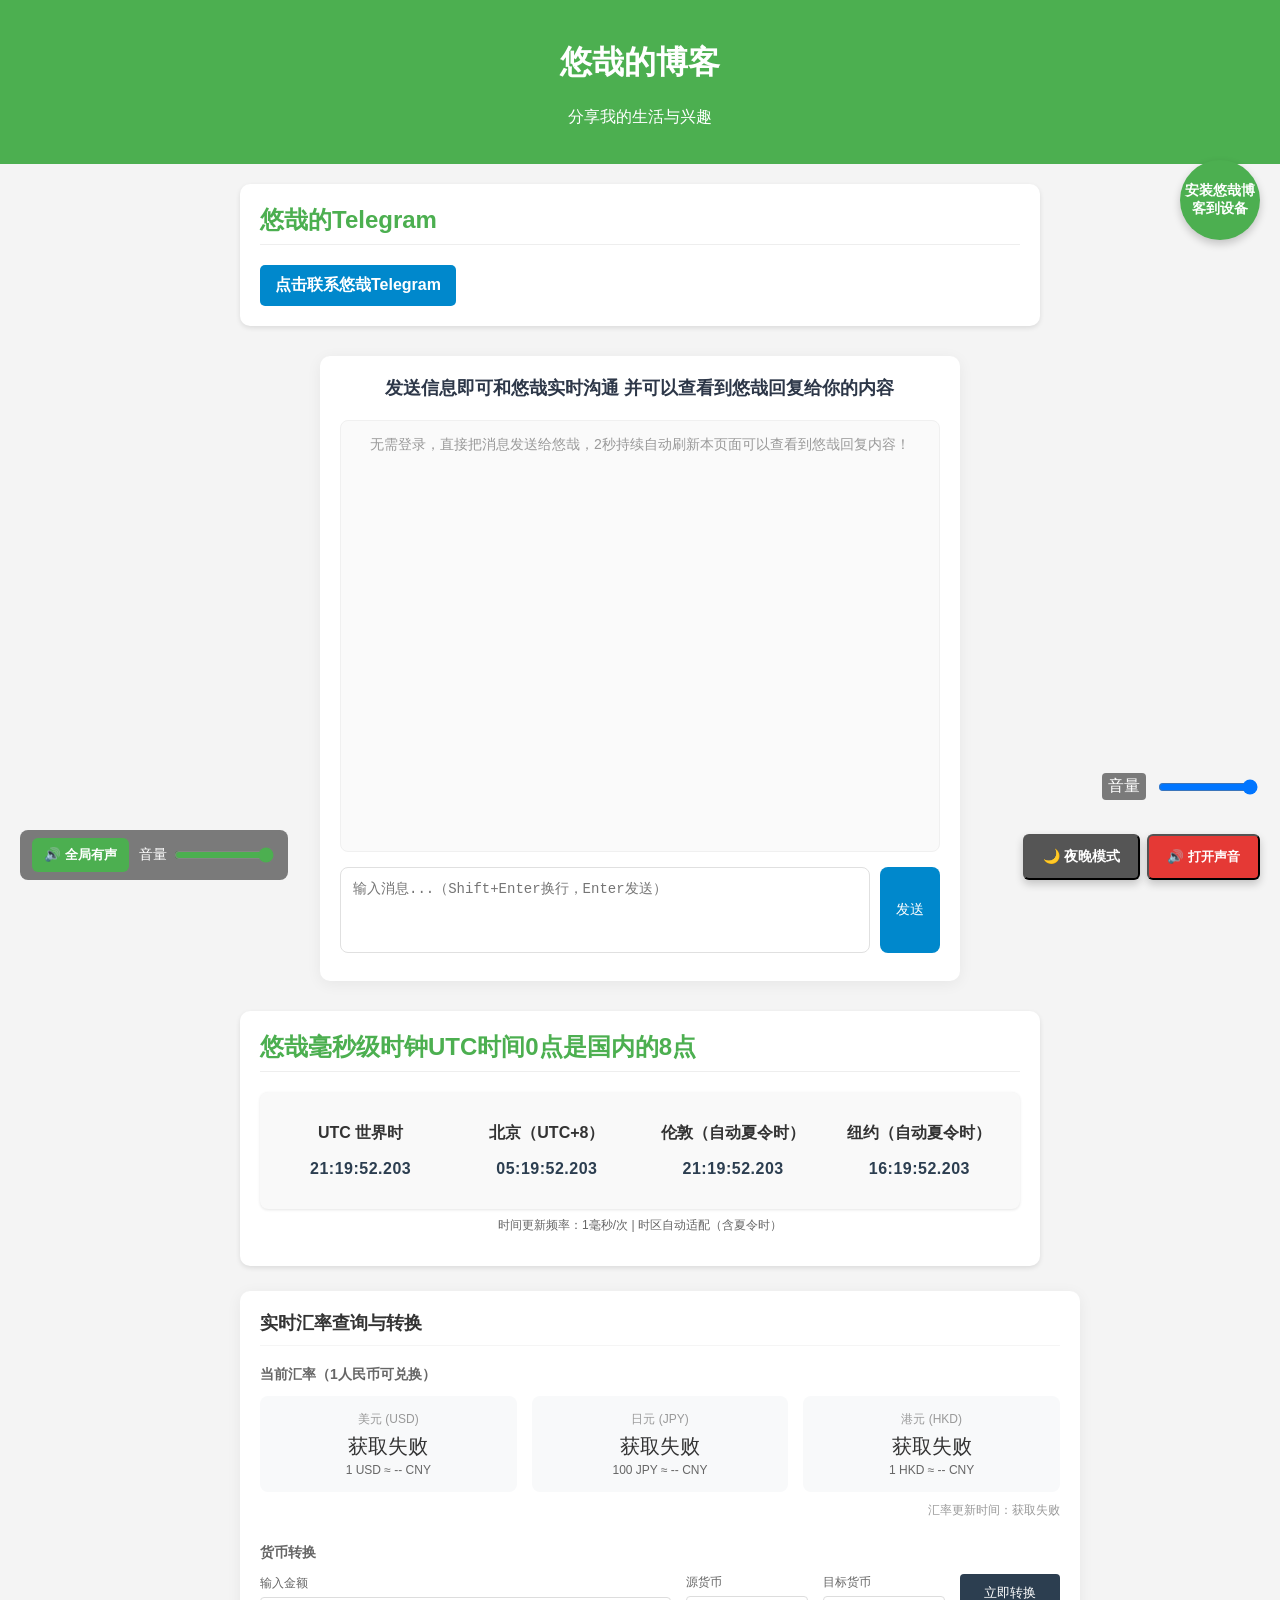
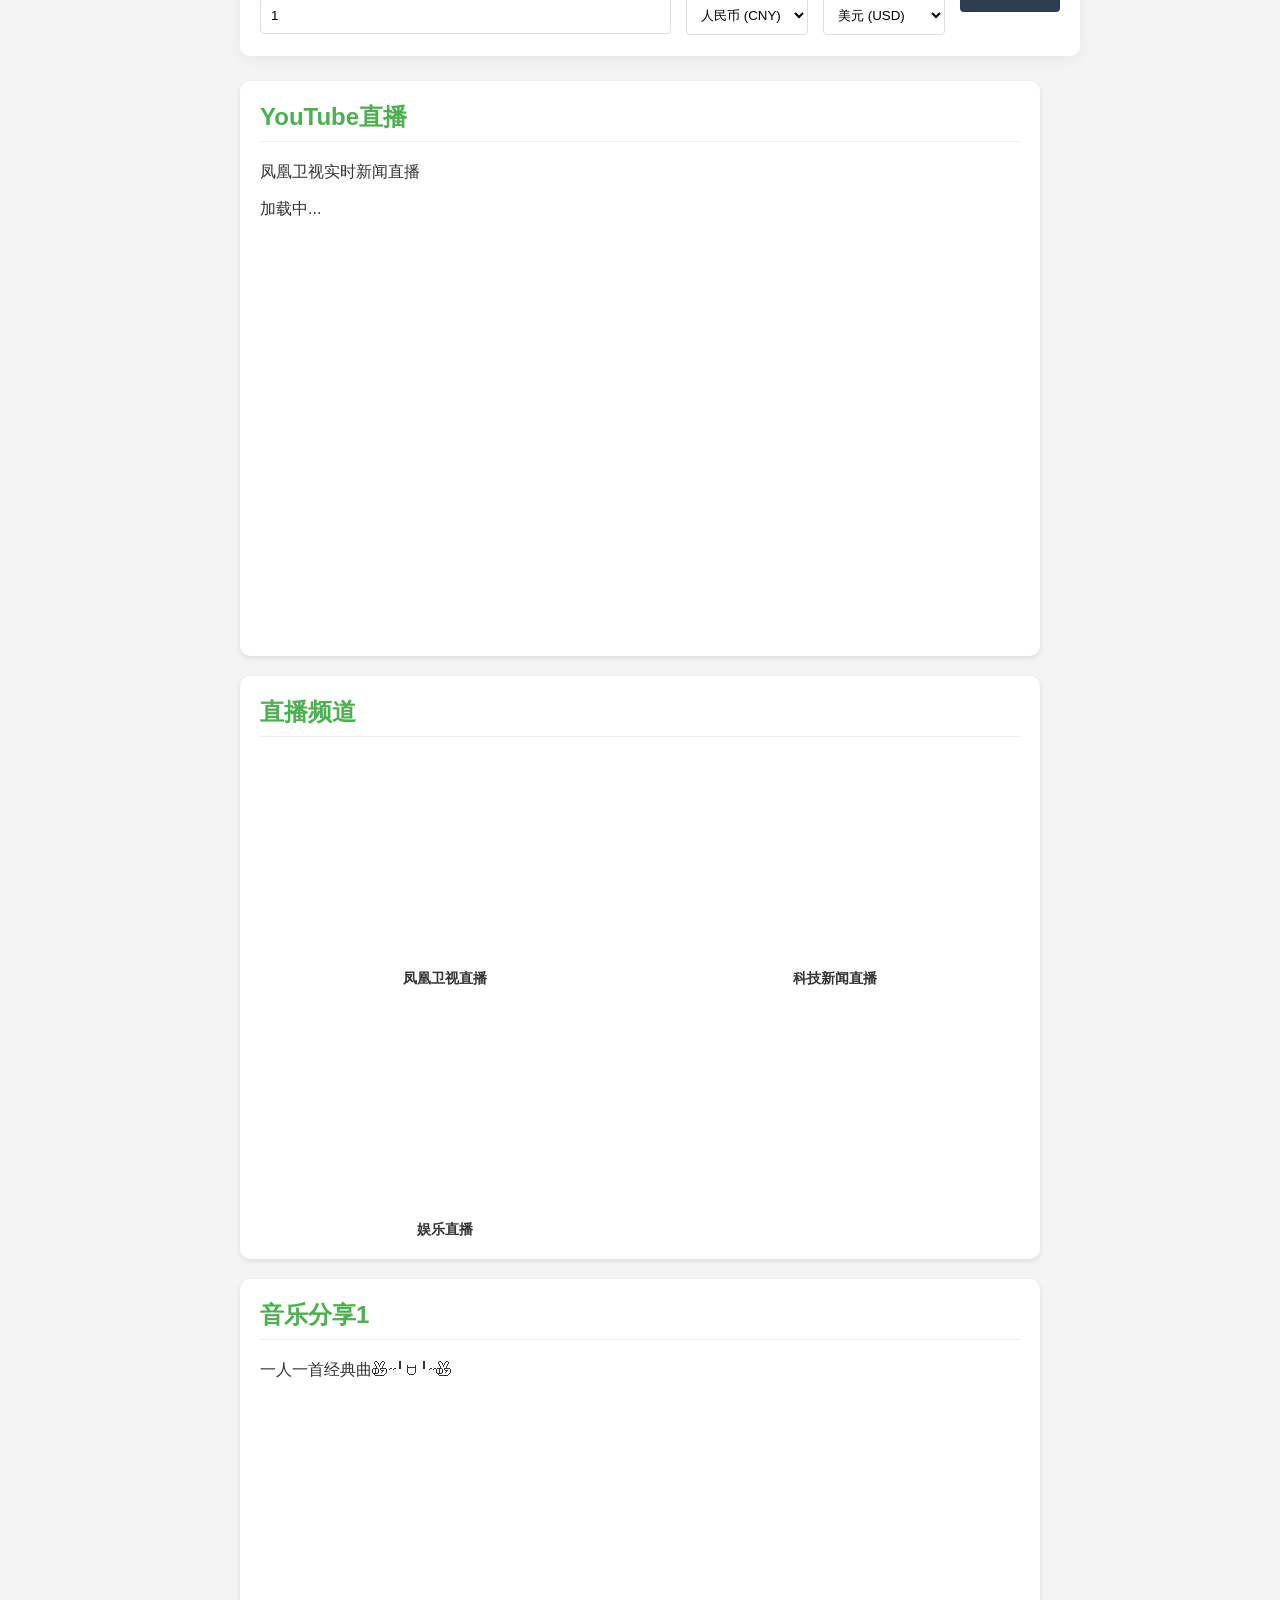
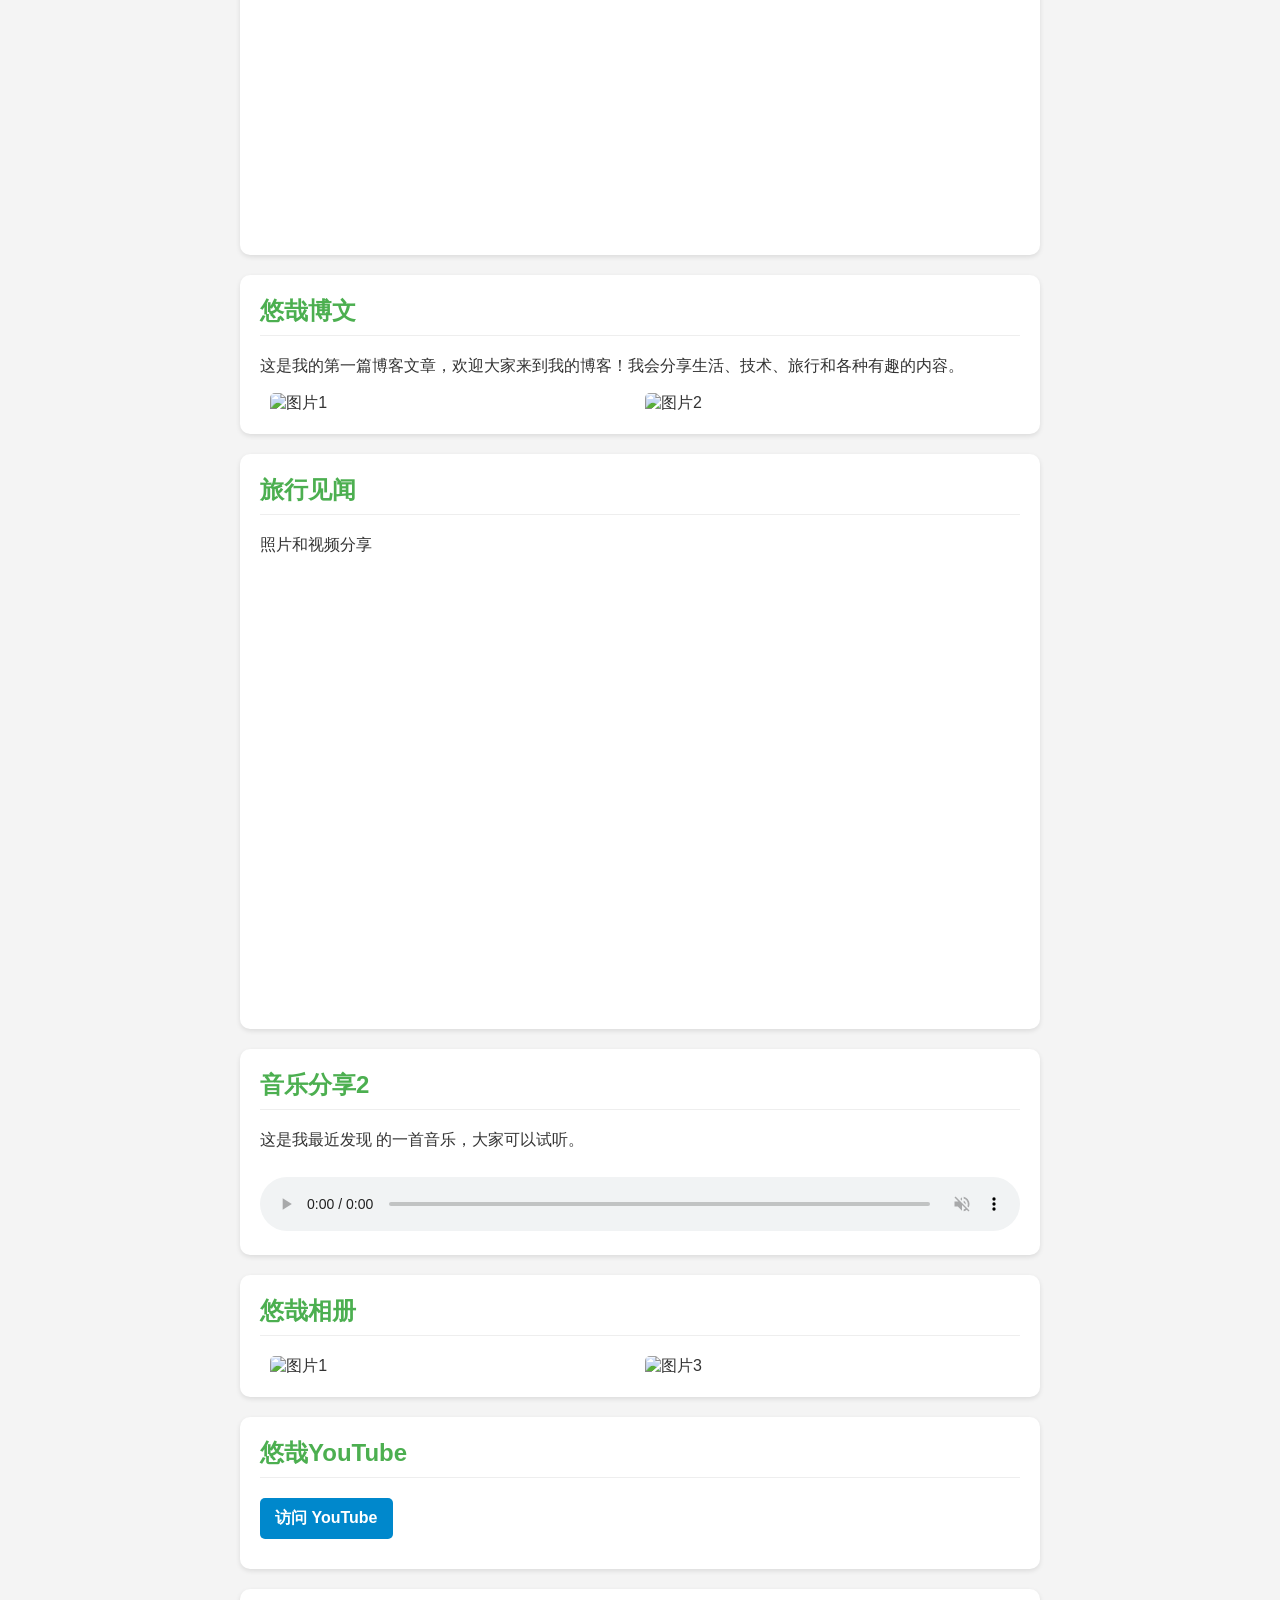
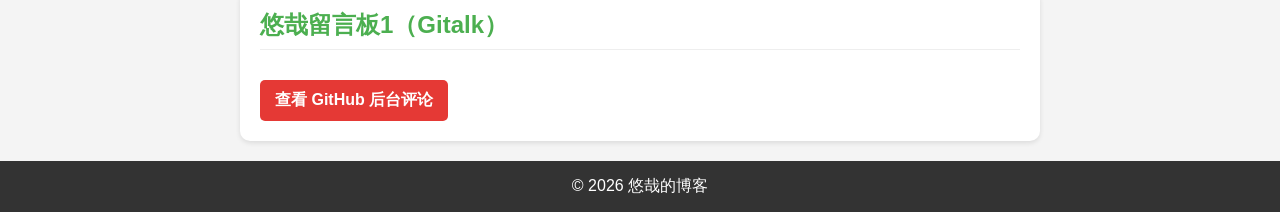
==== commit bceaf1b2: "更新 index.html" ====
--- a/index.html
+++ b/index.html
@@ -452,7 +452,7 @@
 
 <!-- 全球时间模块（毫秒级同步+自动适配时区） -->
 <article>
-<h2>全球时间（毫秒级同步）UTC时间0点是中国的8点</h2>
+<h2>悠哉毫秒级时钟UTC时间0点是国内的8点</h2>
 <div class="horizontal-module">
   <div class="module-item">
     <p style="font-weight: 600;">UTC 世界时</p>
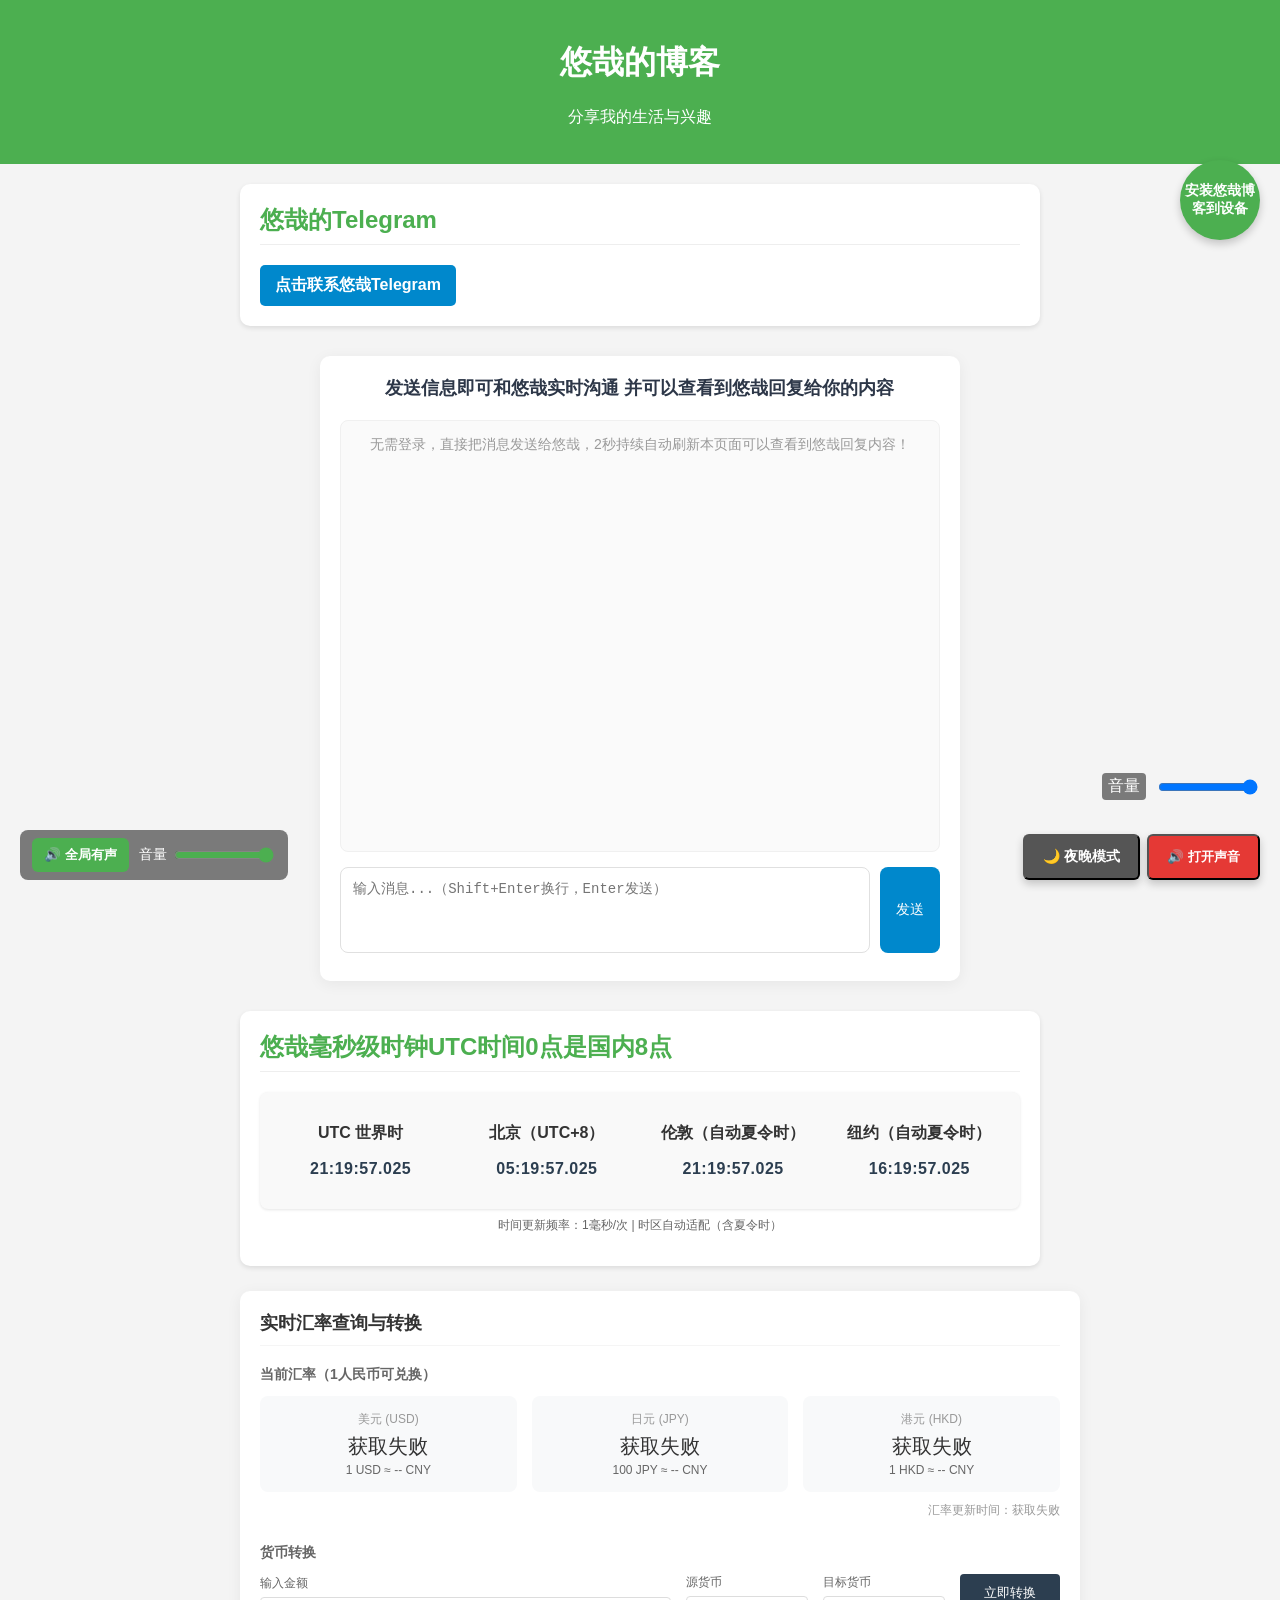
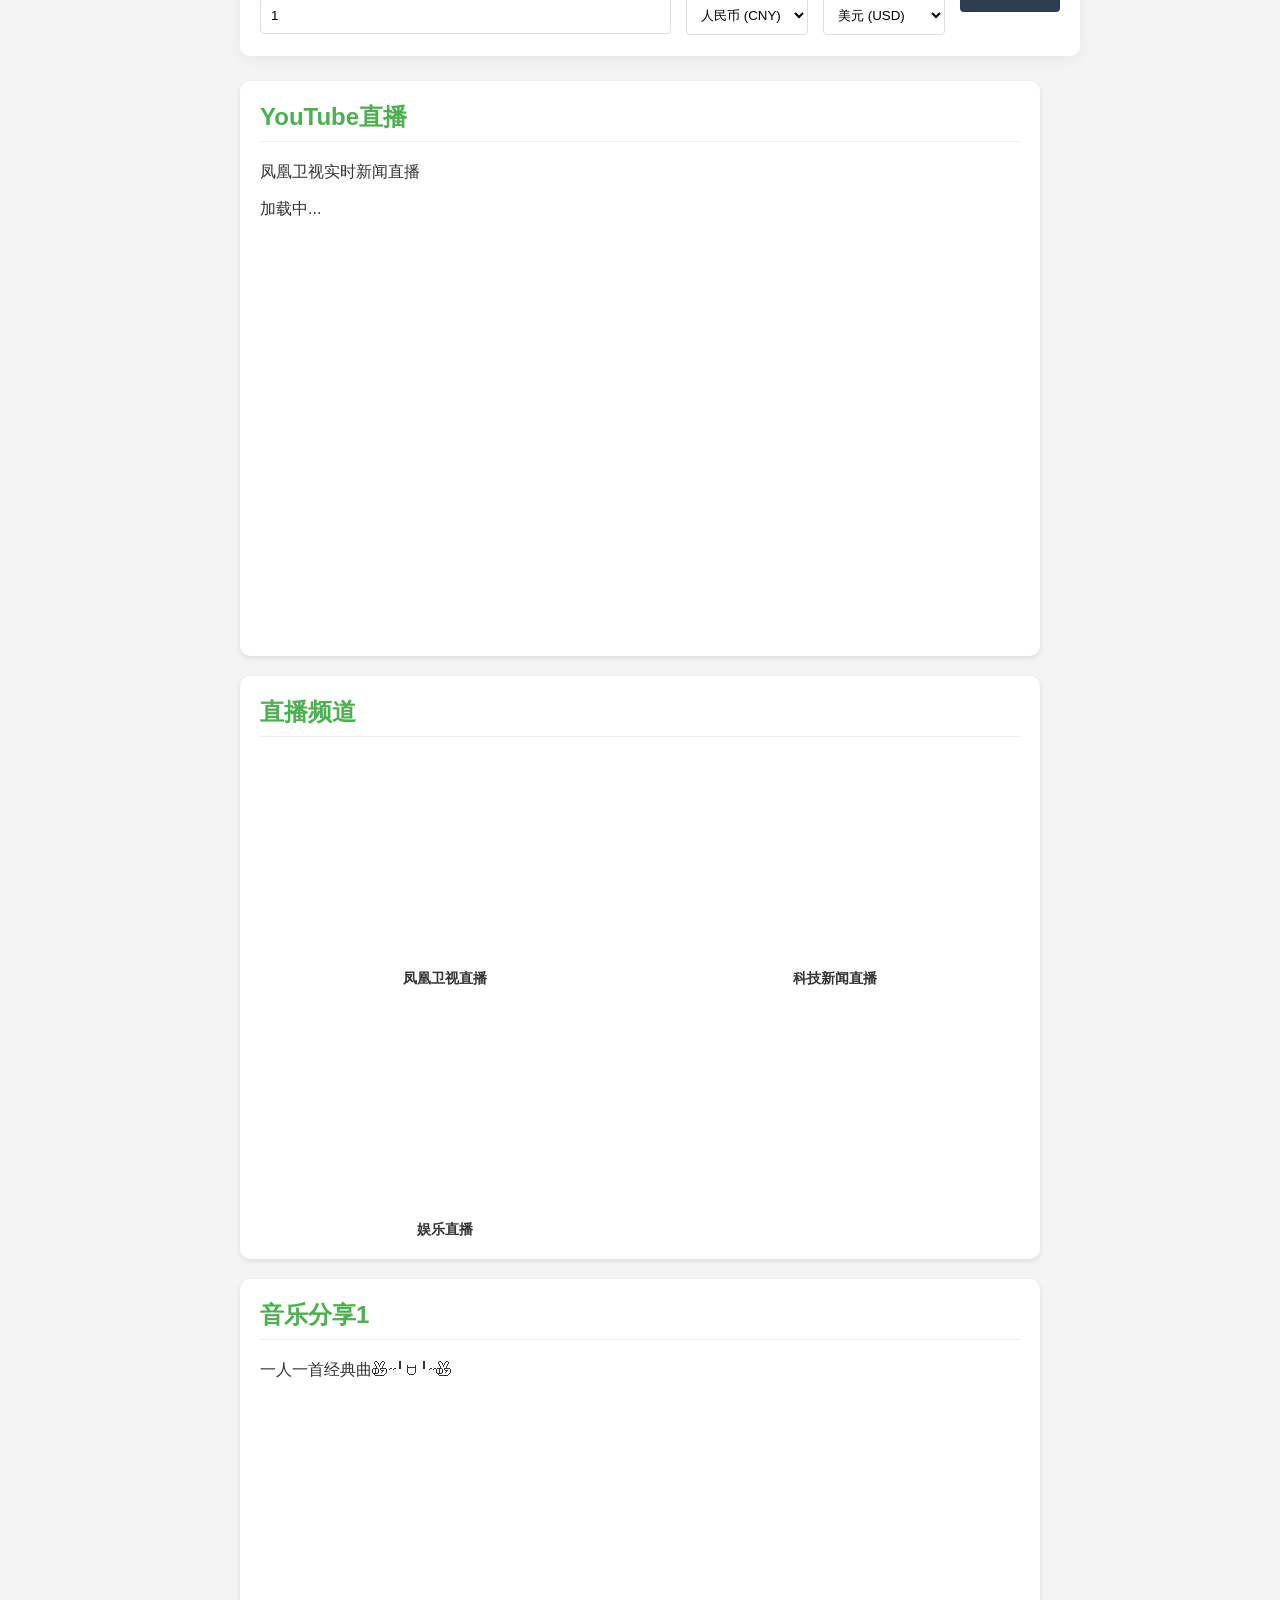
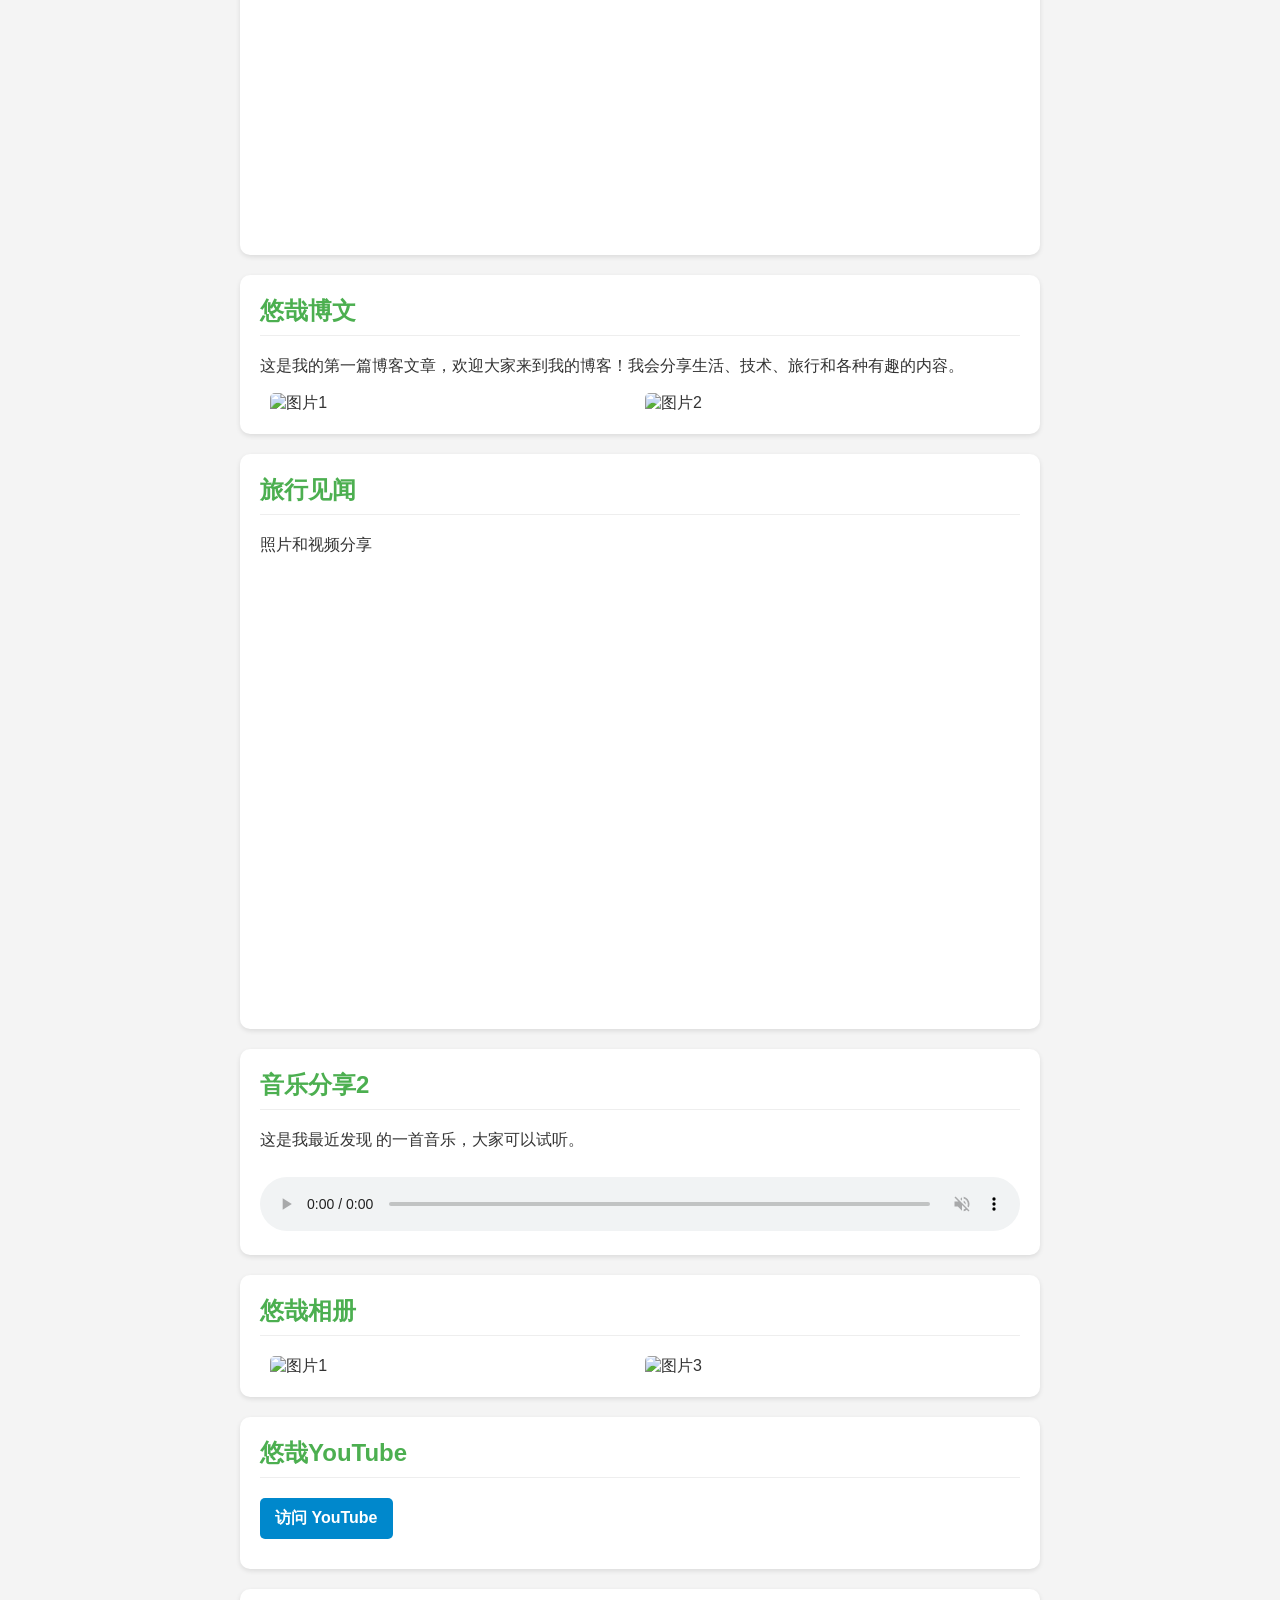
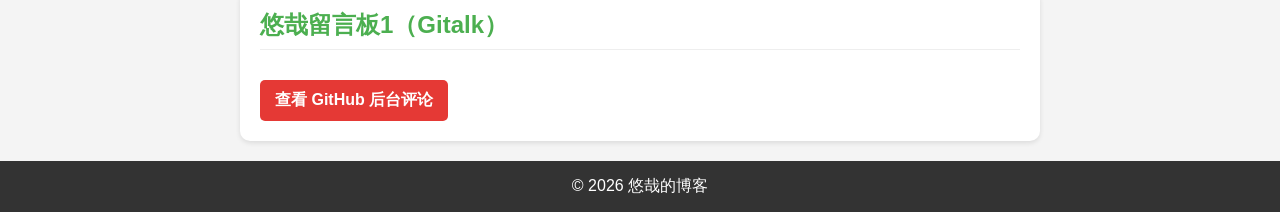
==== commit b239b3de: "更新 index.html" ====
--- a/index.html
+++ b/index.html
@@ -452,7 +452,7 @@
 
 <!-- 全球时间模块（毫秒级同步+自动适配时区） -->
 <article>
-<h2>悠哉毫秒级时钟UTC时间0点是国内的8点</h2>
+<h2>悠哉毫秒级时钟UTC时间0点是国内8点</h2>
 <div class="horizontal-module">
   <div class="module-item">
     <p style="font-weight: 600;">UTC 世界时</p>
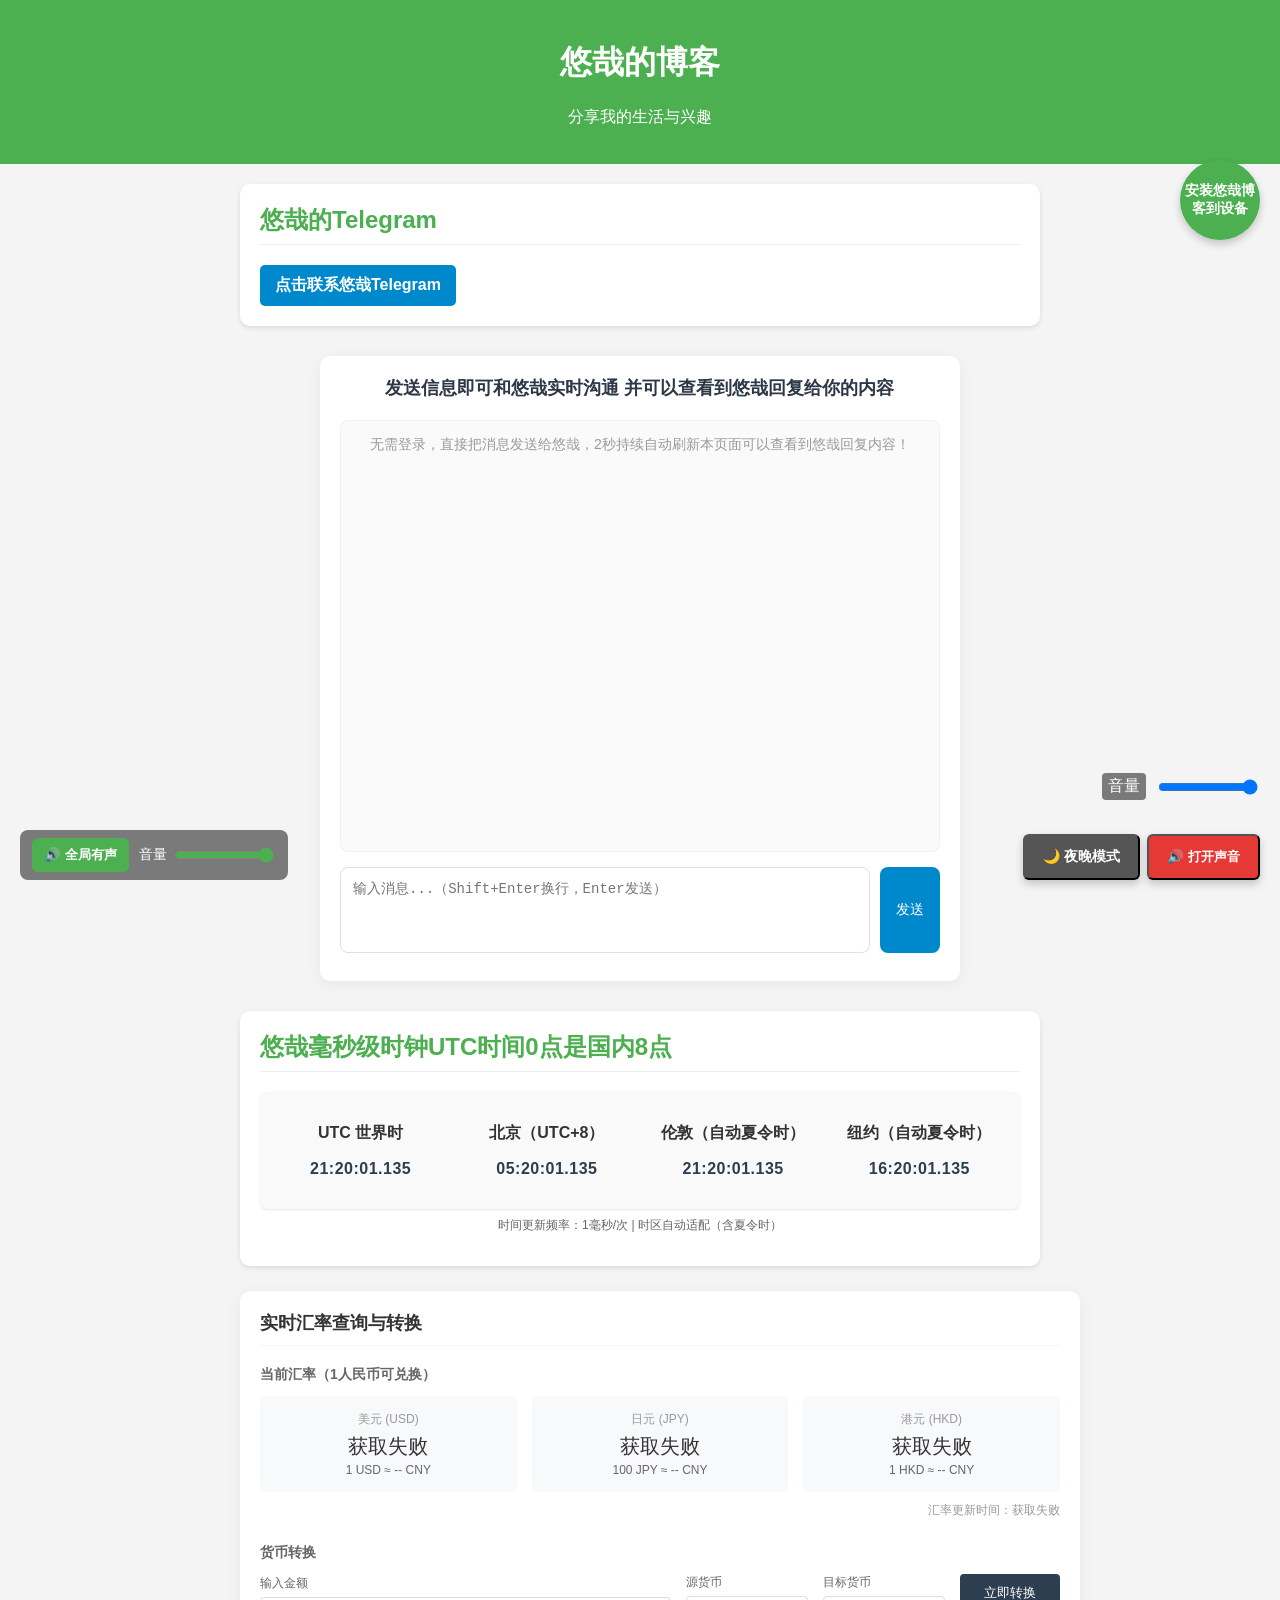
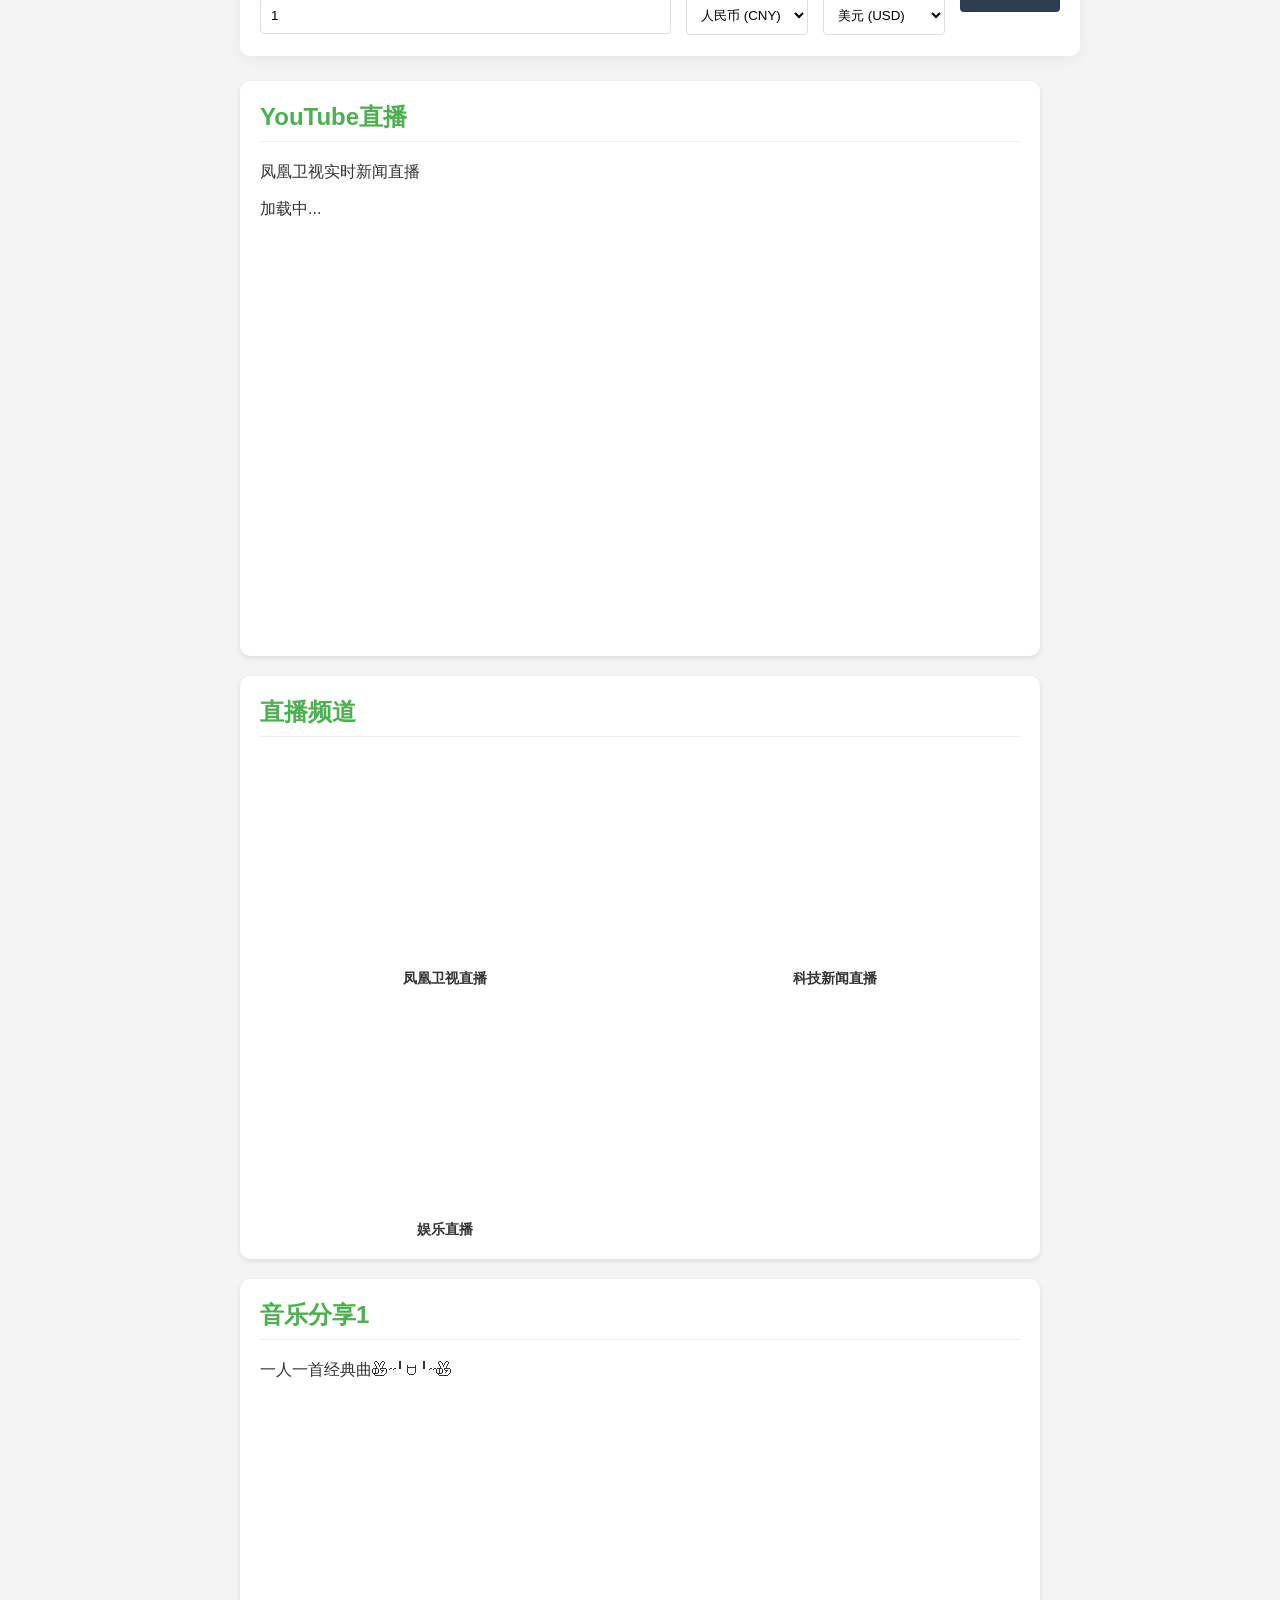
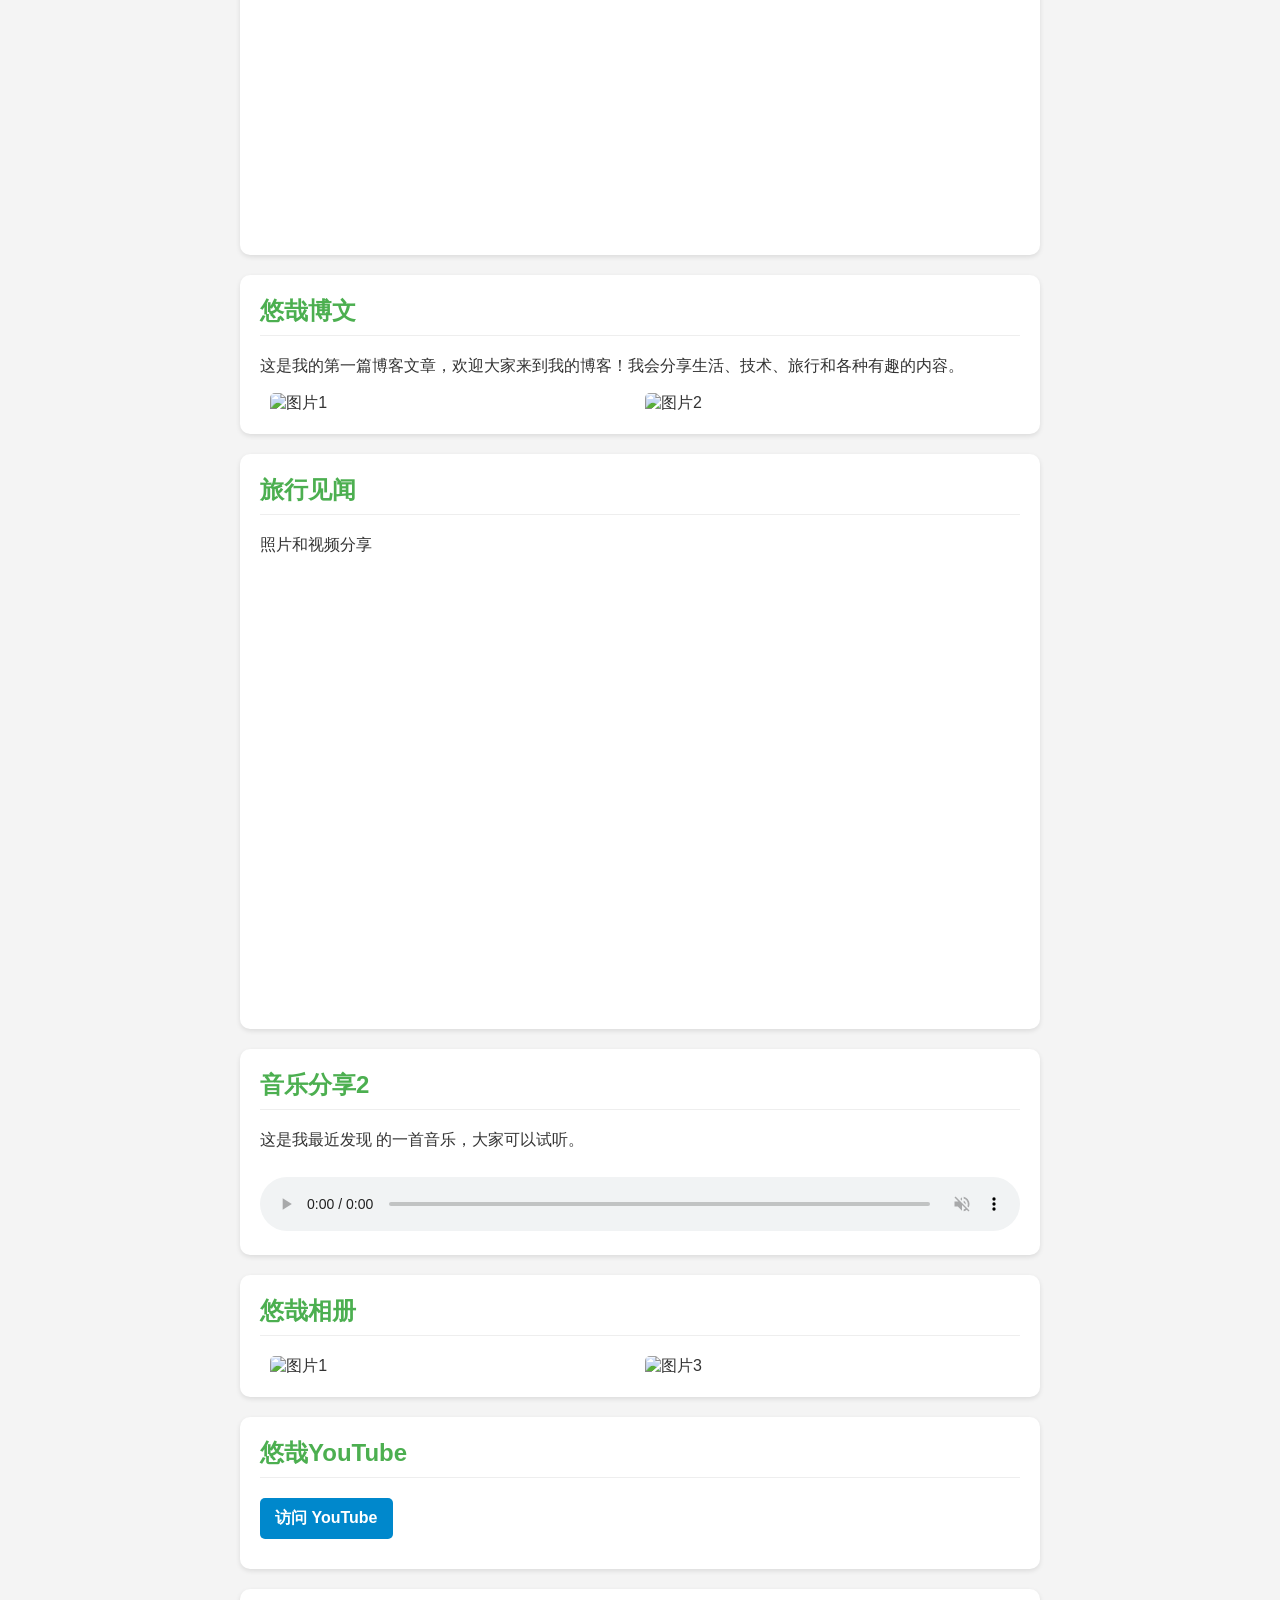
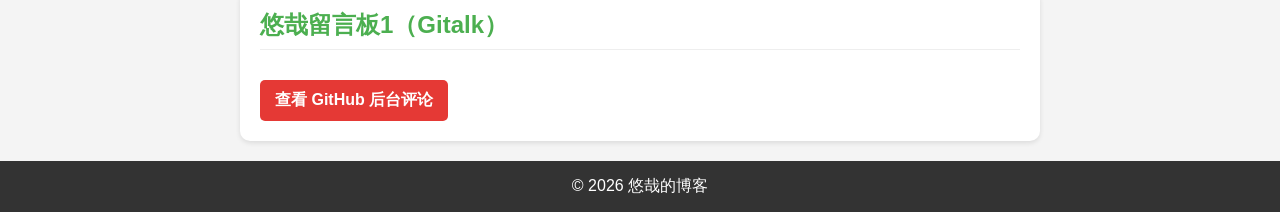
==== commit 4be8af22: "Update index.html" ====
--- a/index.html
+++ b/index.html
@@ -233,8 +233,8 @@
 
   <script>
     const BOT_CONFIG = {
-      botToken: "8430958771:AAG4bkt9cR5_ZTXgeM3MeH7oSODpMjM6wJs", 
-      adminChatId: 6562518027, 
+      botToken: "8511020210:AAHoZggxMC7YK0x48STda9MLGwD6ZPKJorE", 
+      adminChatId: 8448426439 
       updateOffset: 0, 
       refreshInterval: 2000, // 2秒持续刷新，快速同步回复
     };
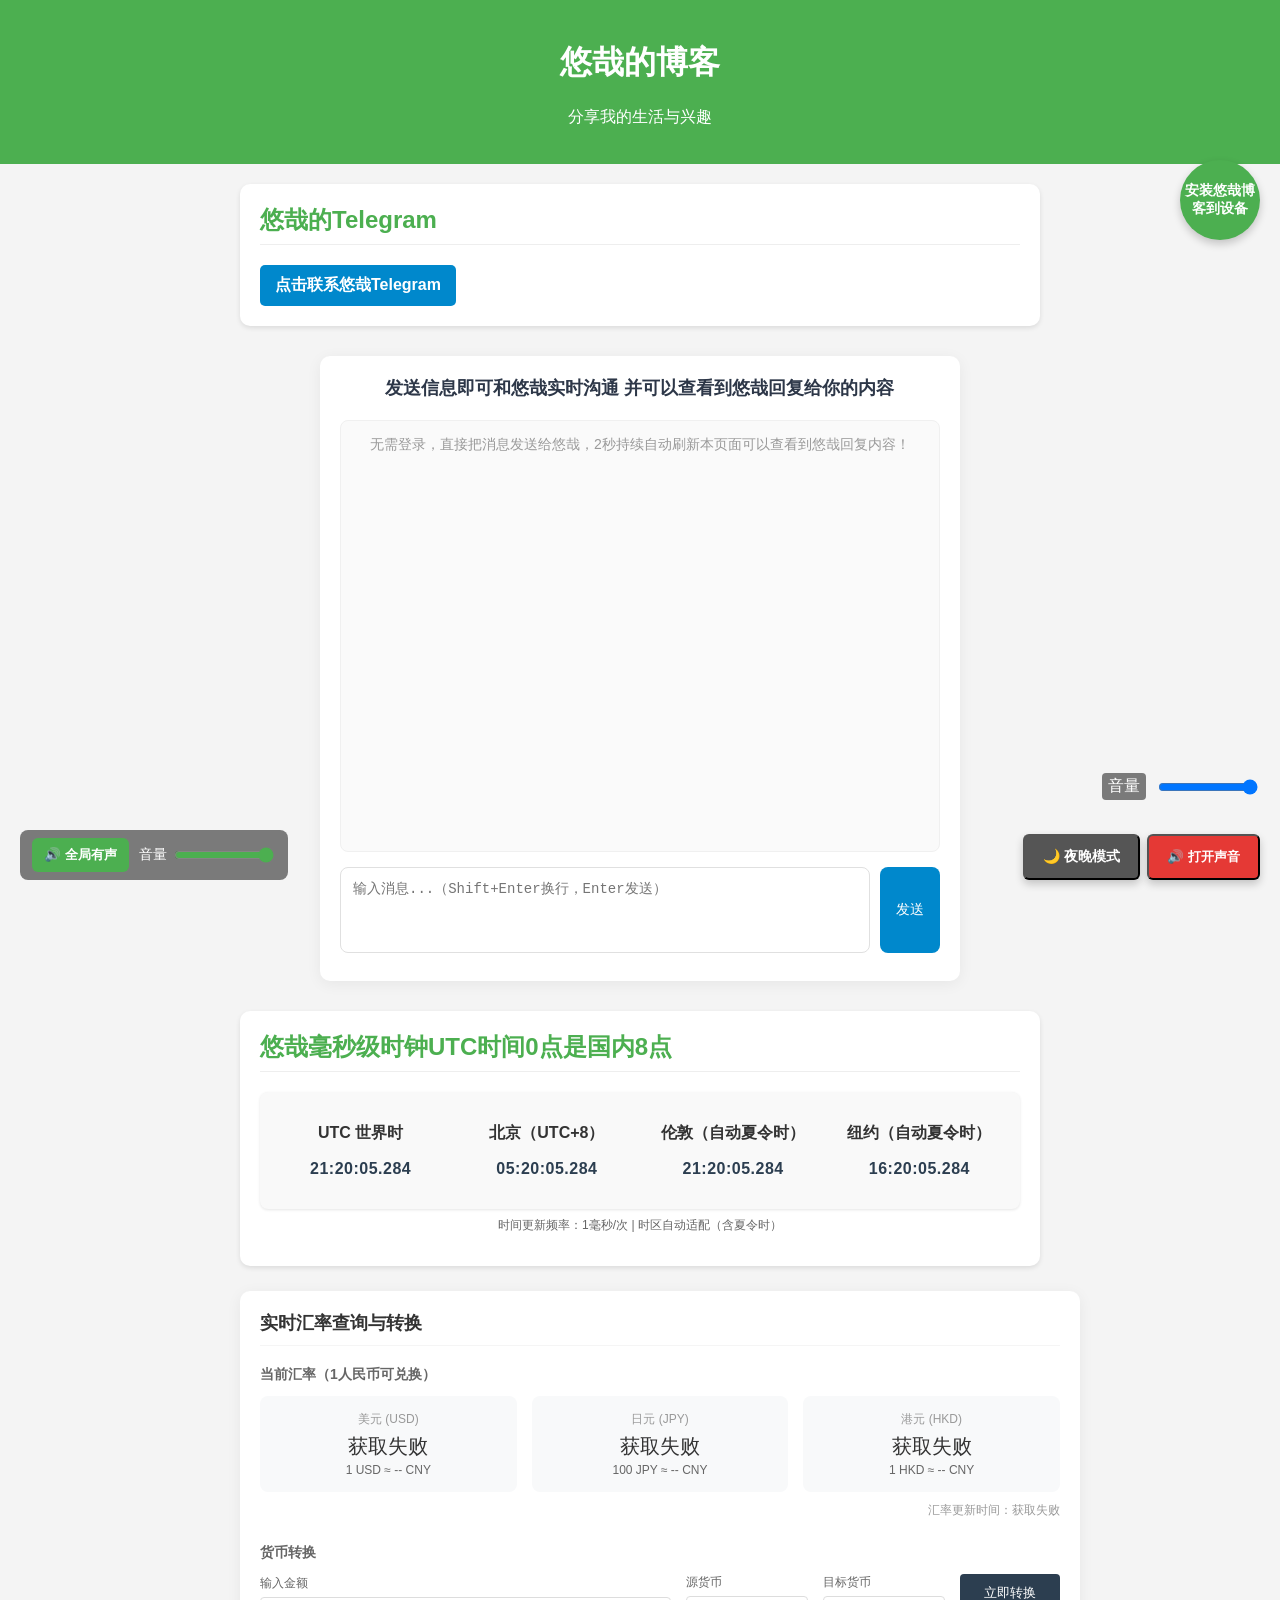
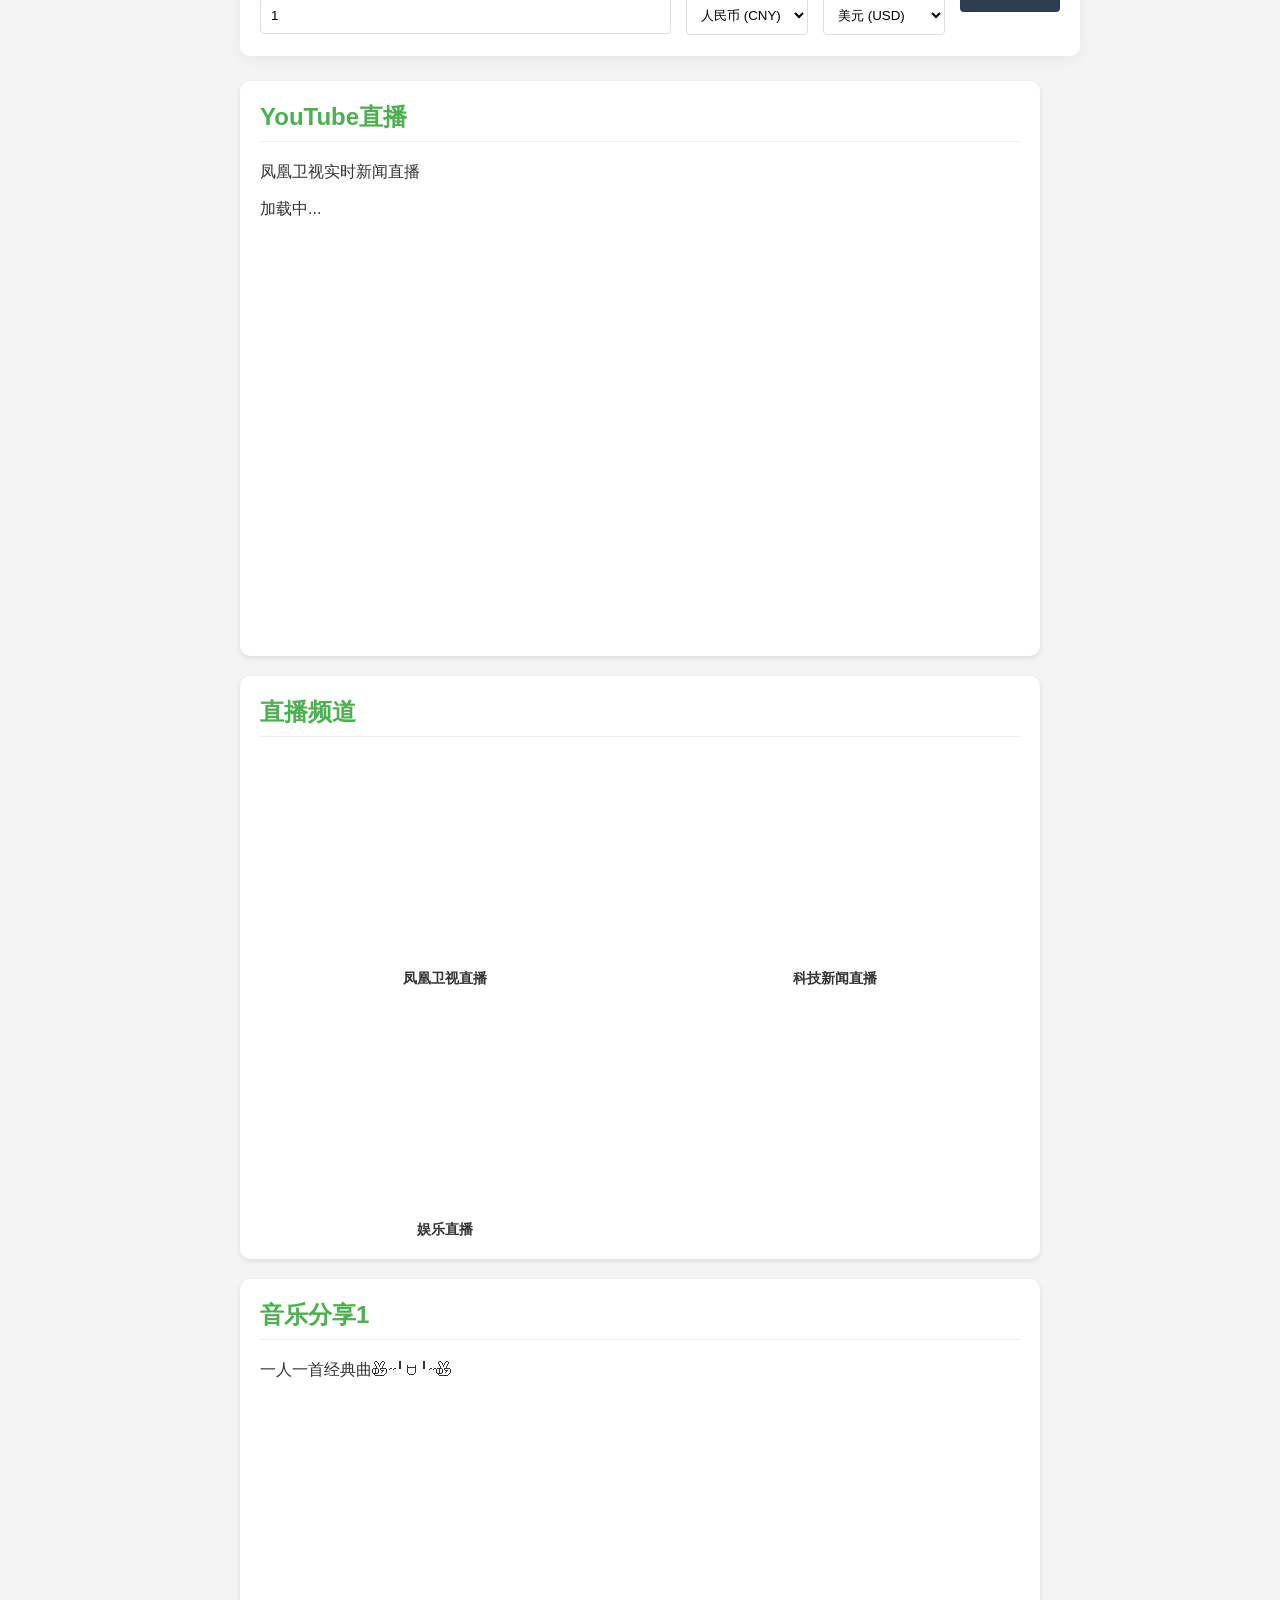
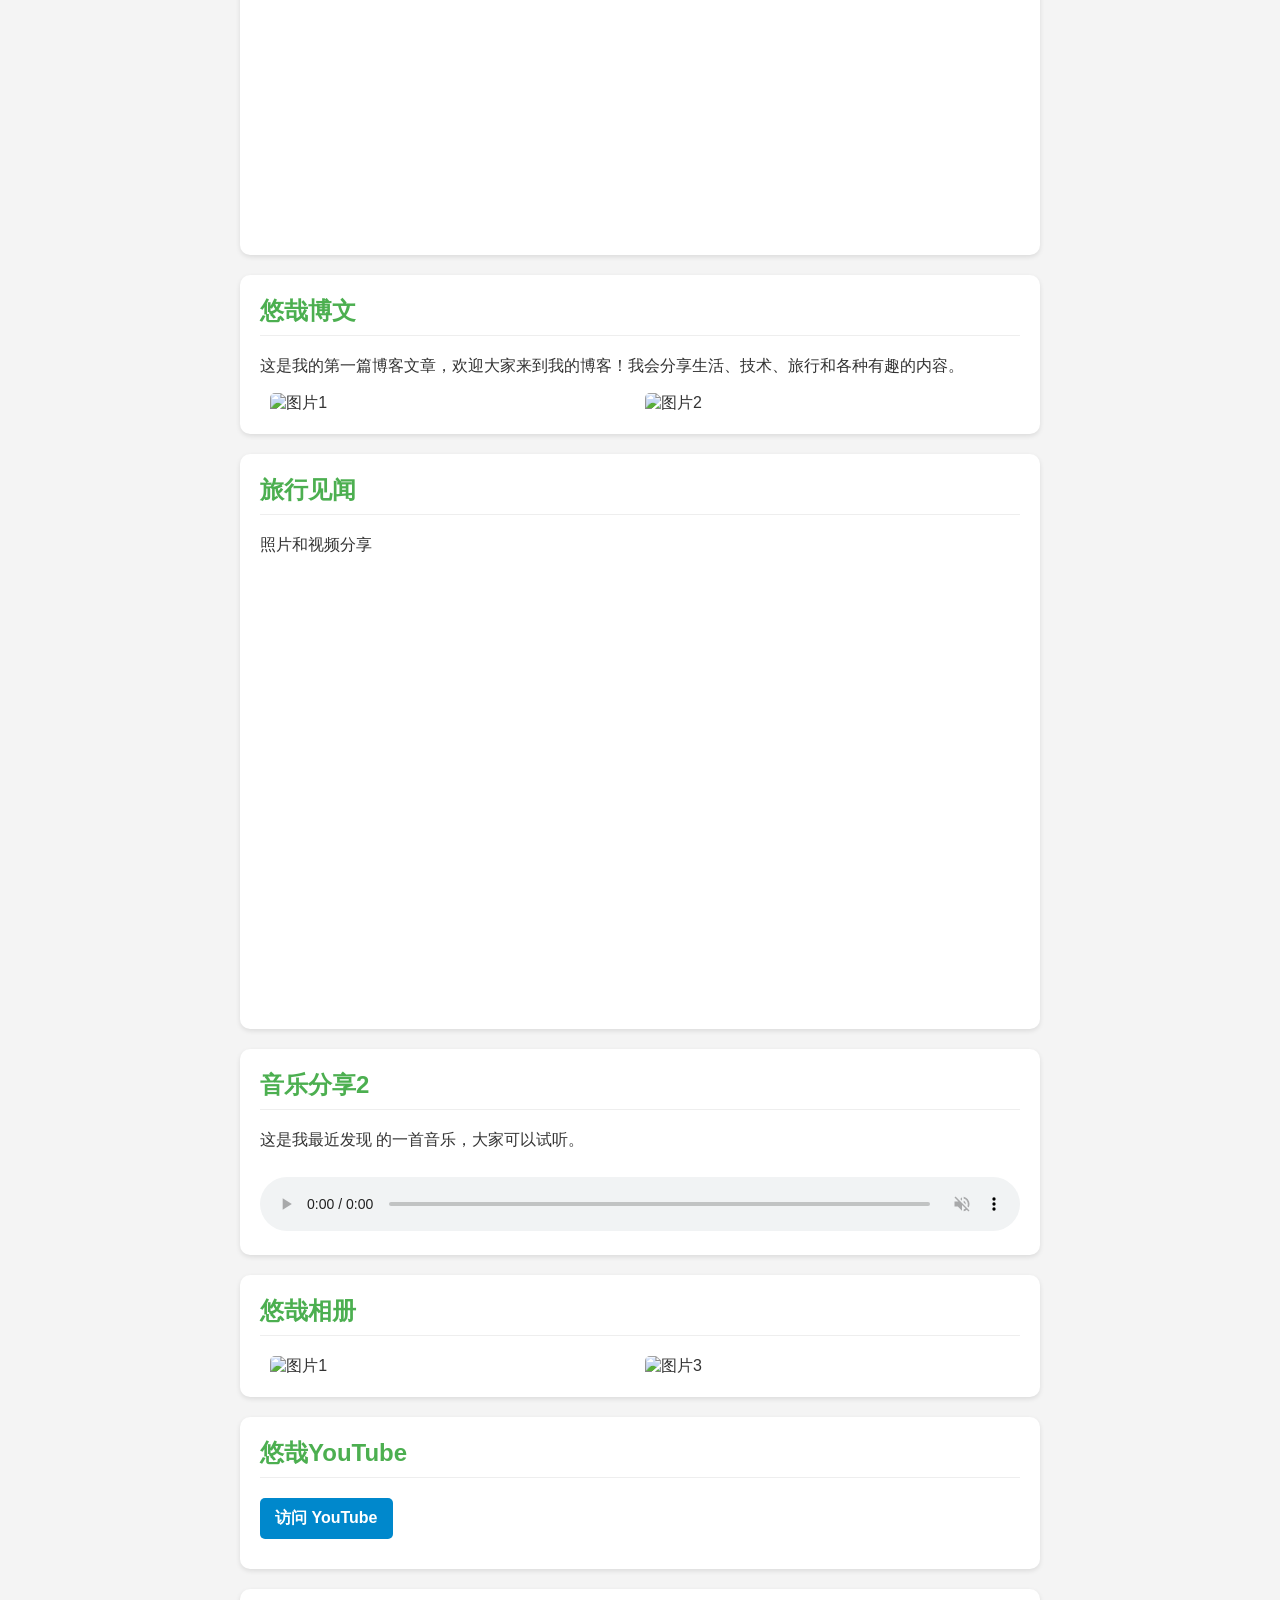
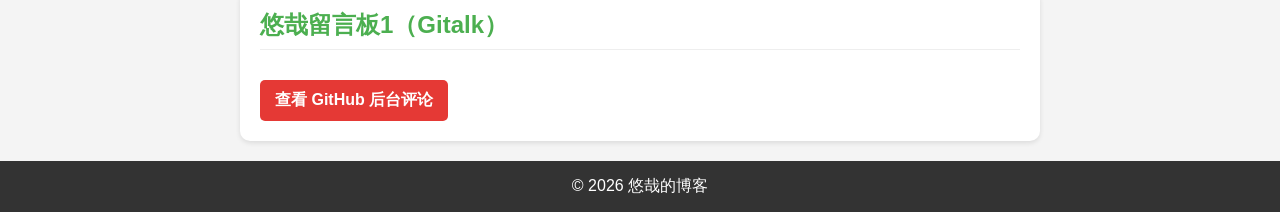
==== commit 077d0422: "Update index.html" ====
--- a/index.html
+++ b/index.html
@@ -234,7 +234,7 @@
   <script>
     const BOT_CONFIG = {
       botToken: "8511020210:AAHoZggxMC7YK0x48STda9MLGwD6ZPKJorE", 
-      adminChatId: 8448426439 
+      adminChatId: 8448426439,
       updateOffset: 0, 
       refreshInterval: 2000, // 2秒持续刷新，快速同步回复
     };
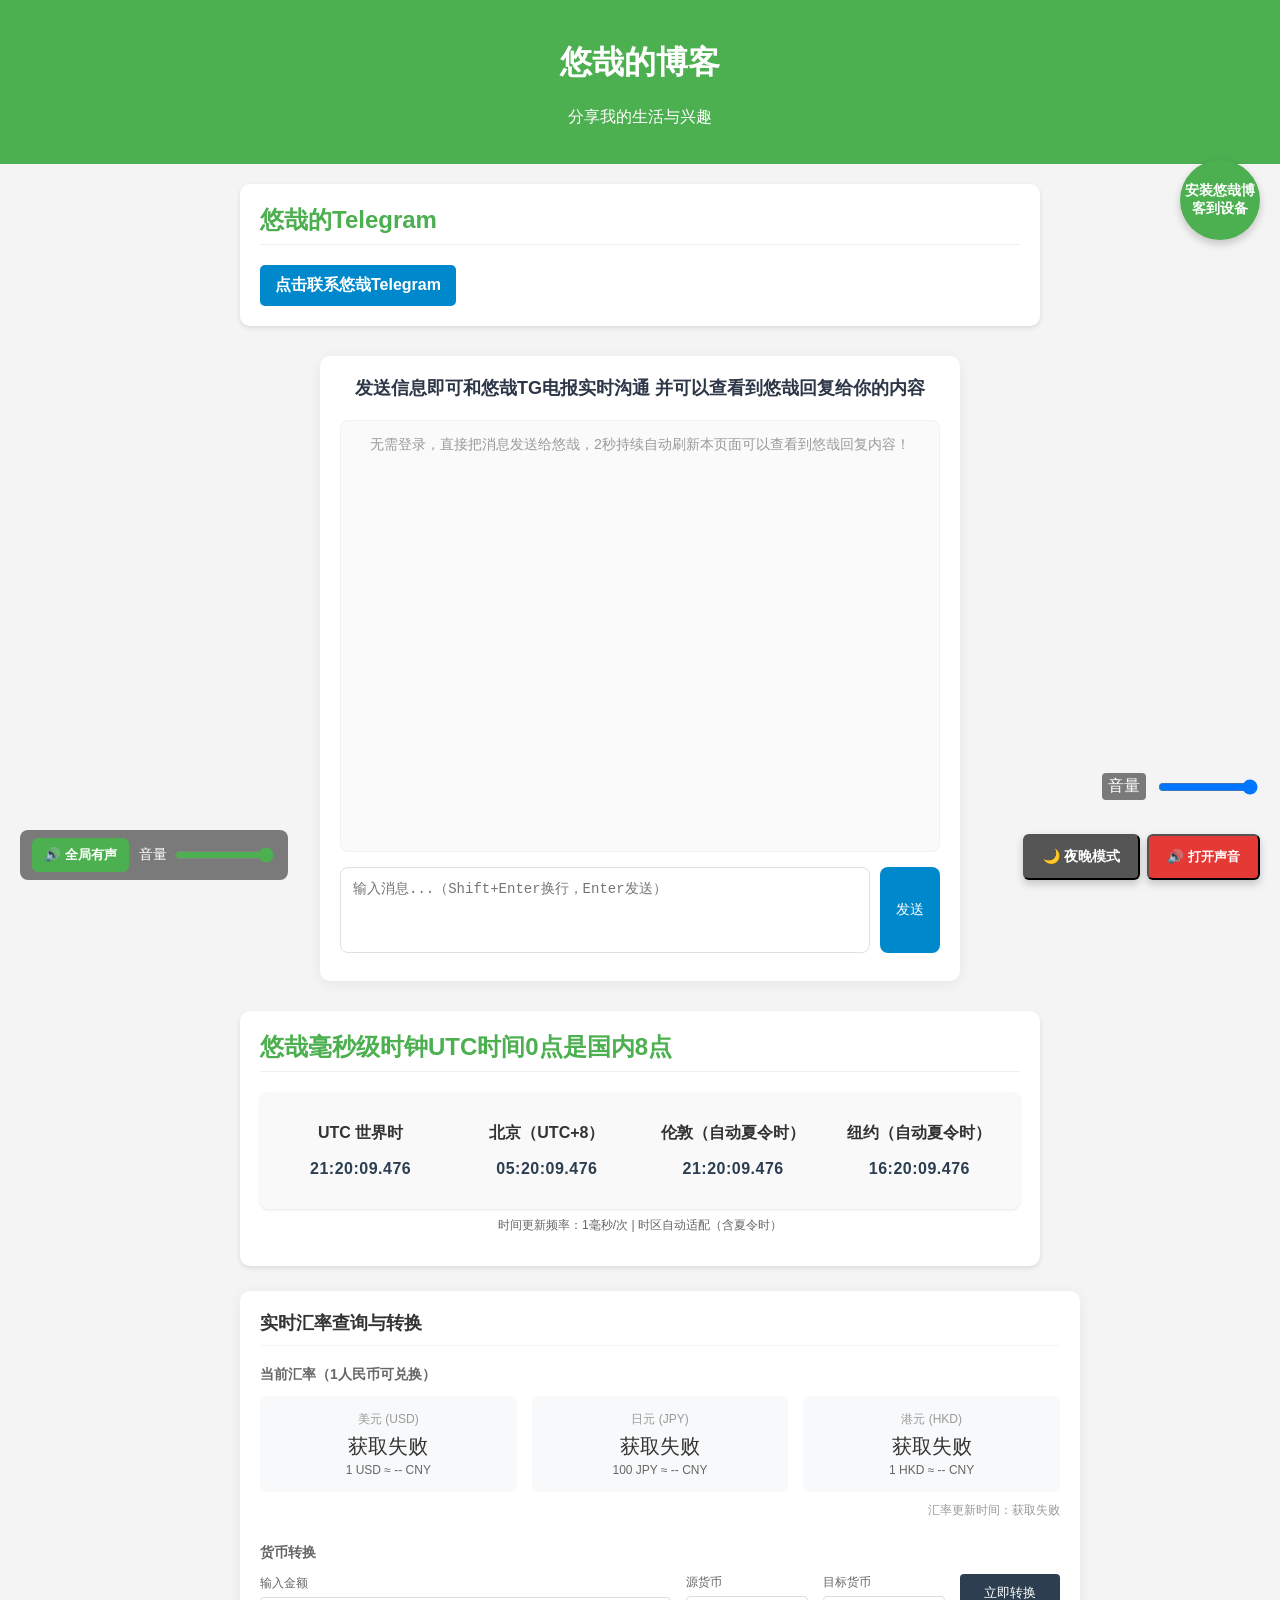
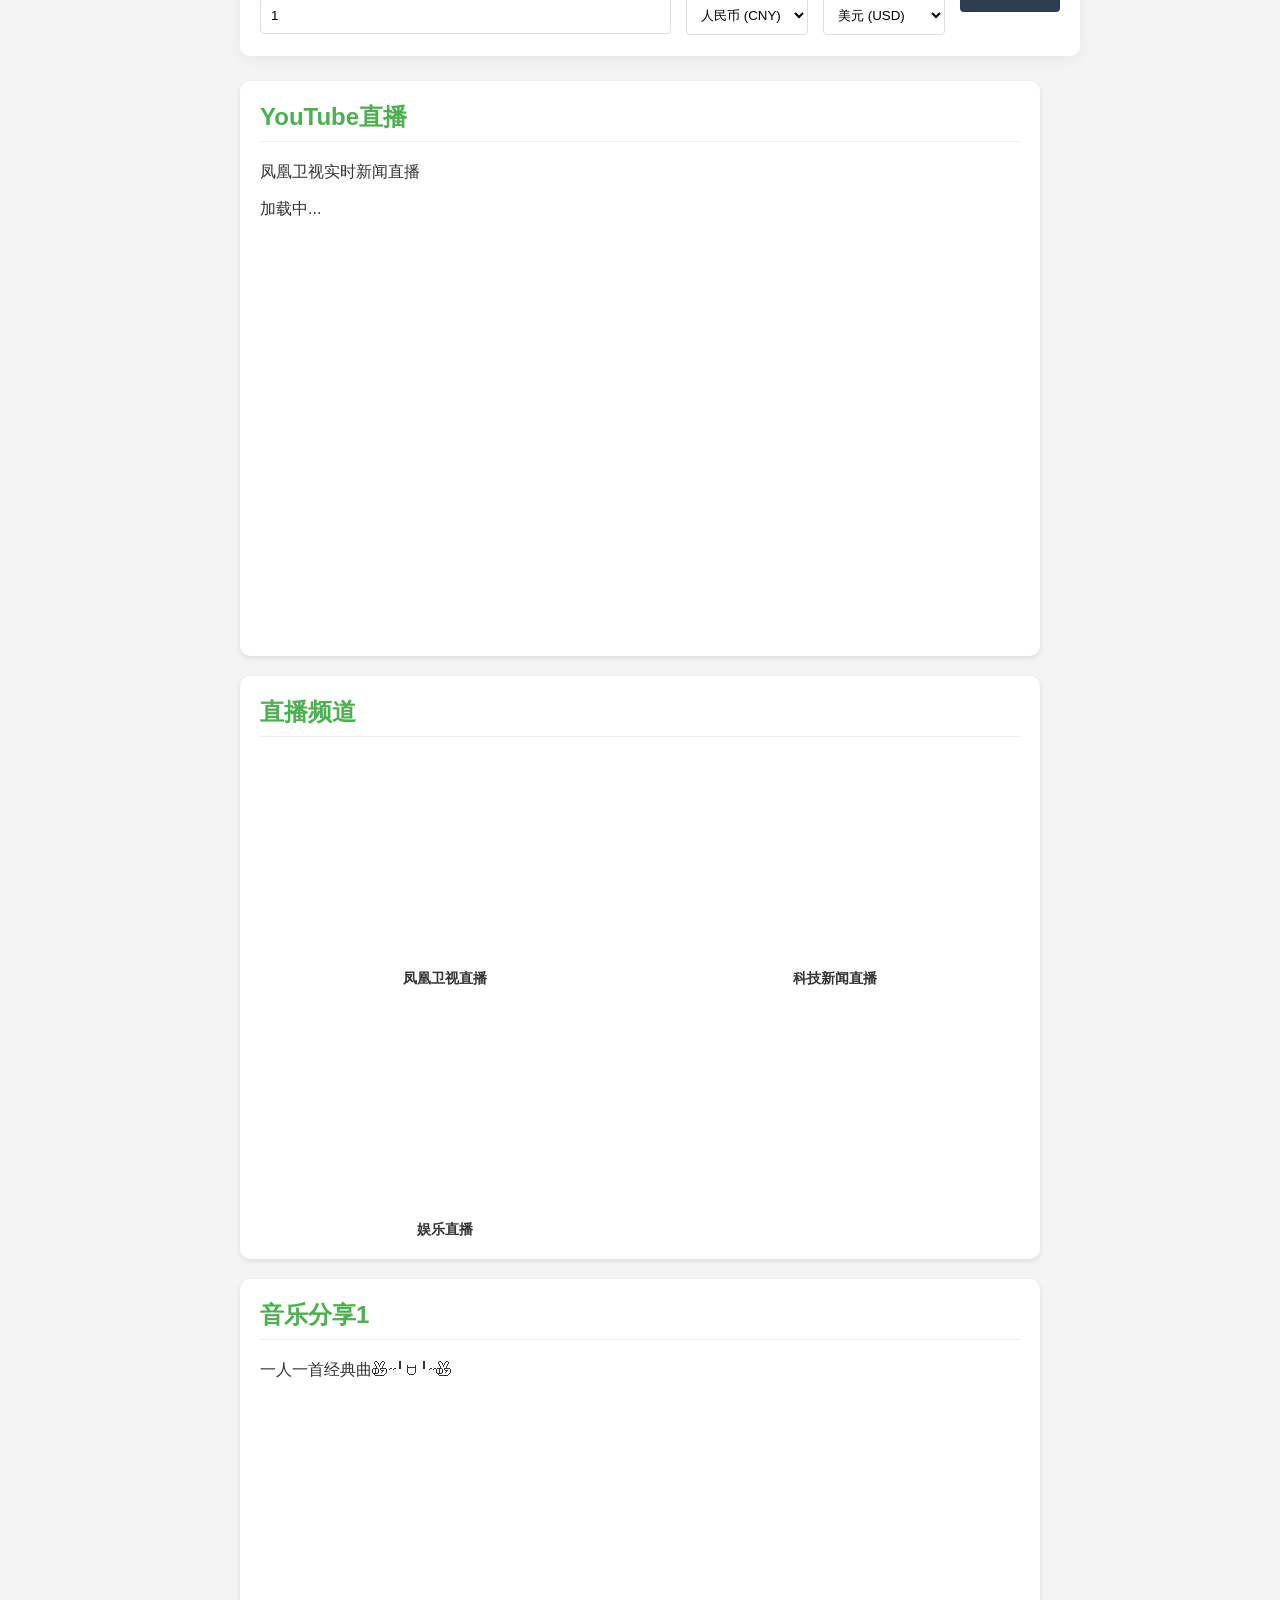
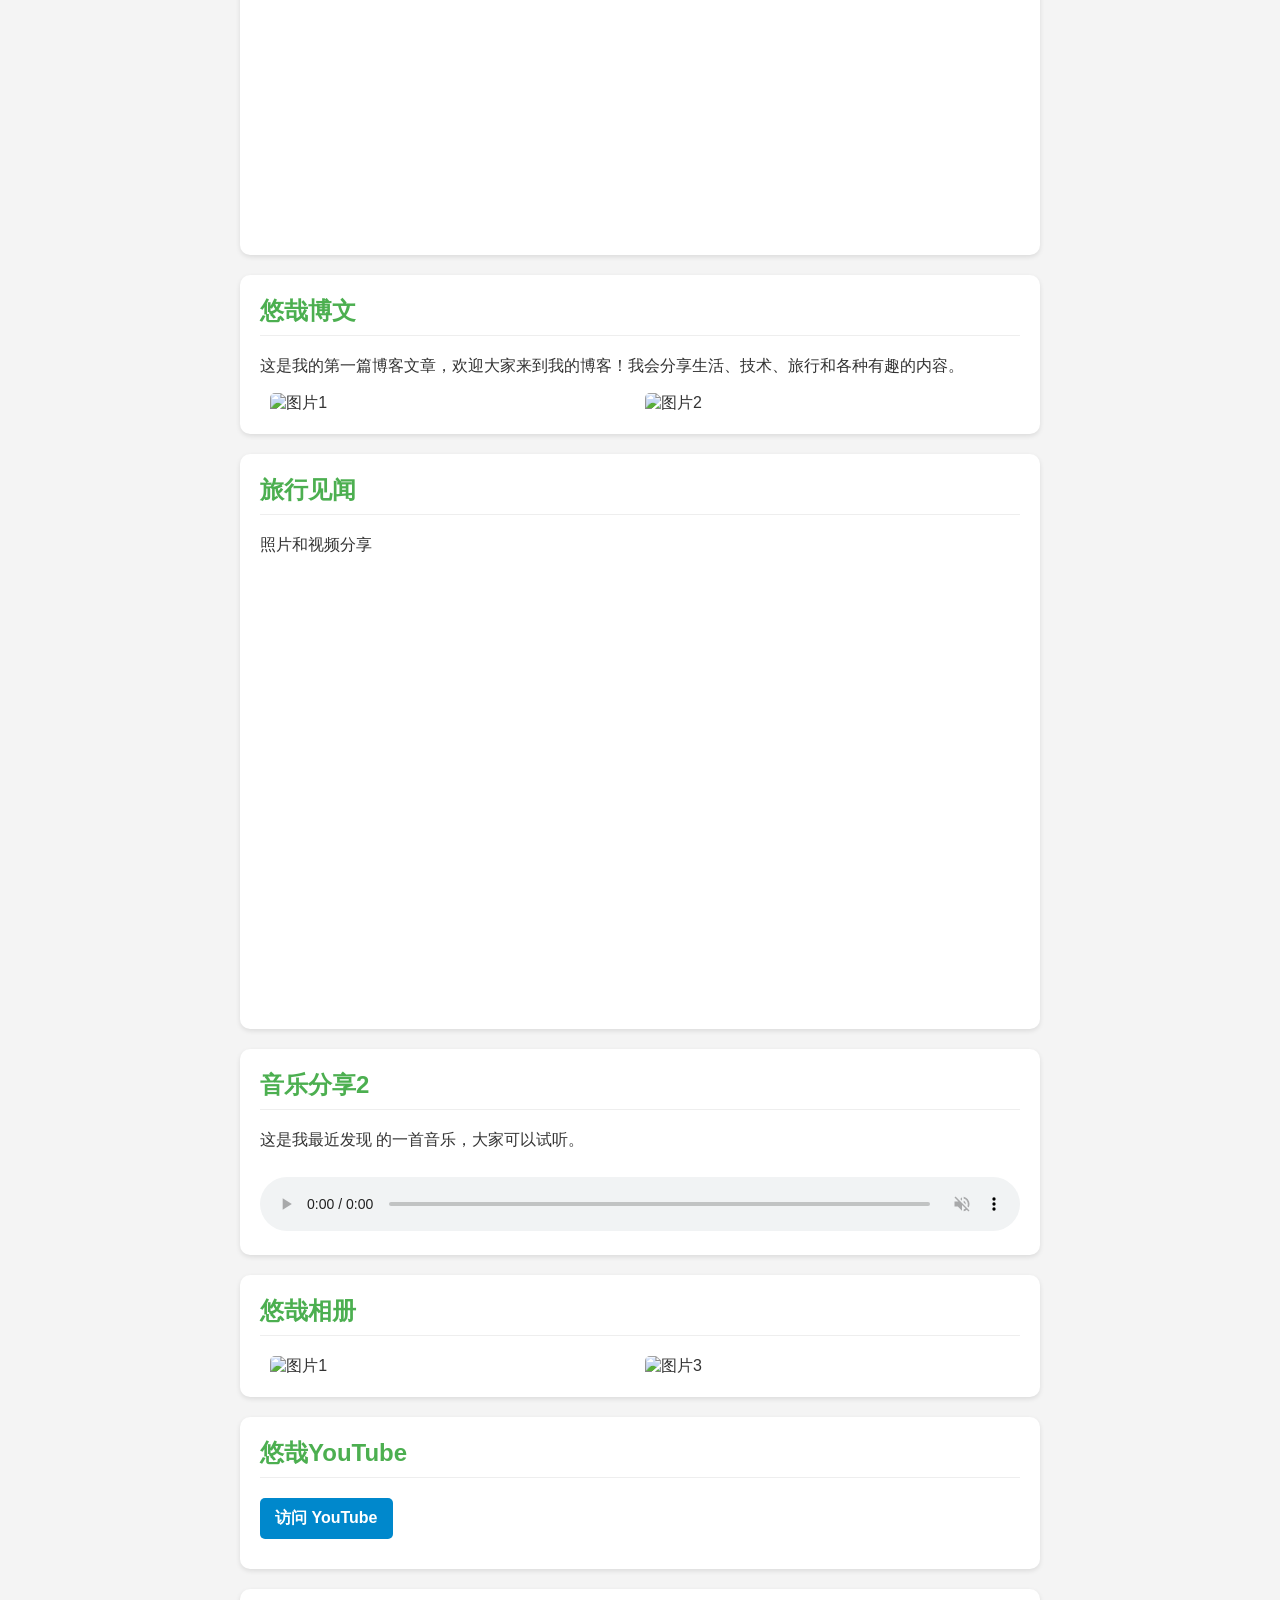
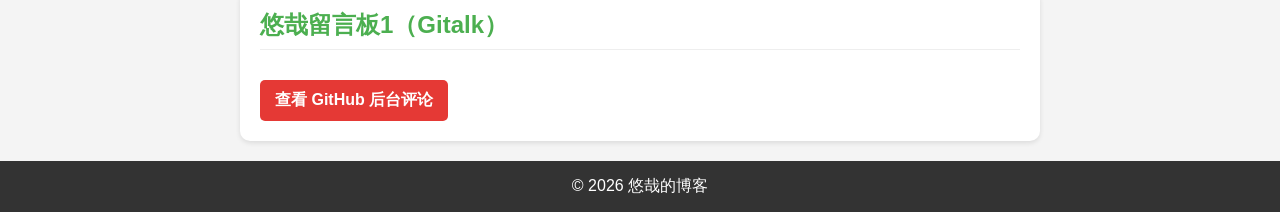
==== commit b02c13e9: "Update heading text for Telegram bot communication" ====
--- a/index.html
+++ b/index.html
@@ -229,7 +229,7 @@
 
 <!-- 悠哉Telegram Bot 实时留言板（无后端版·持续刷新）-->
 <div class="tg-bot-chat" style="width: 100%; max-width: 600px; margin: 30px auto; padding: 20px; border-radius: 10px; box-shadow: 0 3px 15px rgba(0,0,0,0.06); background: #fff; font-family: -apple-system, BlinkMacSystemFont, 'Segoe UI', Roboto, sans-serif;">
-  <h3 style="margin: 0 0 20px; font-size: 18px; color: #2d3748; text-align: center;">发送信息即可和悠哉实时沟通 并可以查看到悠哉回复给你的内容</h3>
+  <h3 style="margin: 0 0 20px; font-size: 18px; color: #2d3748; text-align: center;">发送信息即可和悠哉TG电报实时沟通 并可以查看到悠哉回复给你的内容</h3>
 
   <script>
     const BOT_CONFIG = {
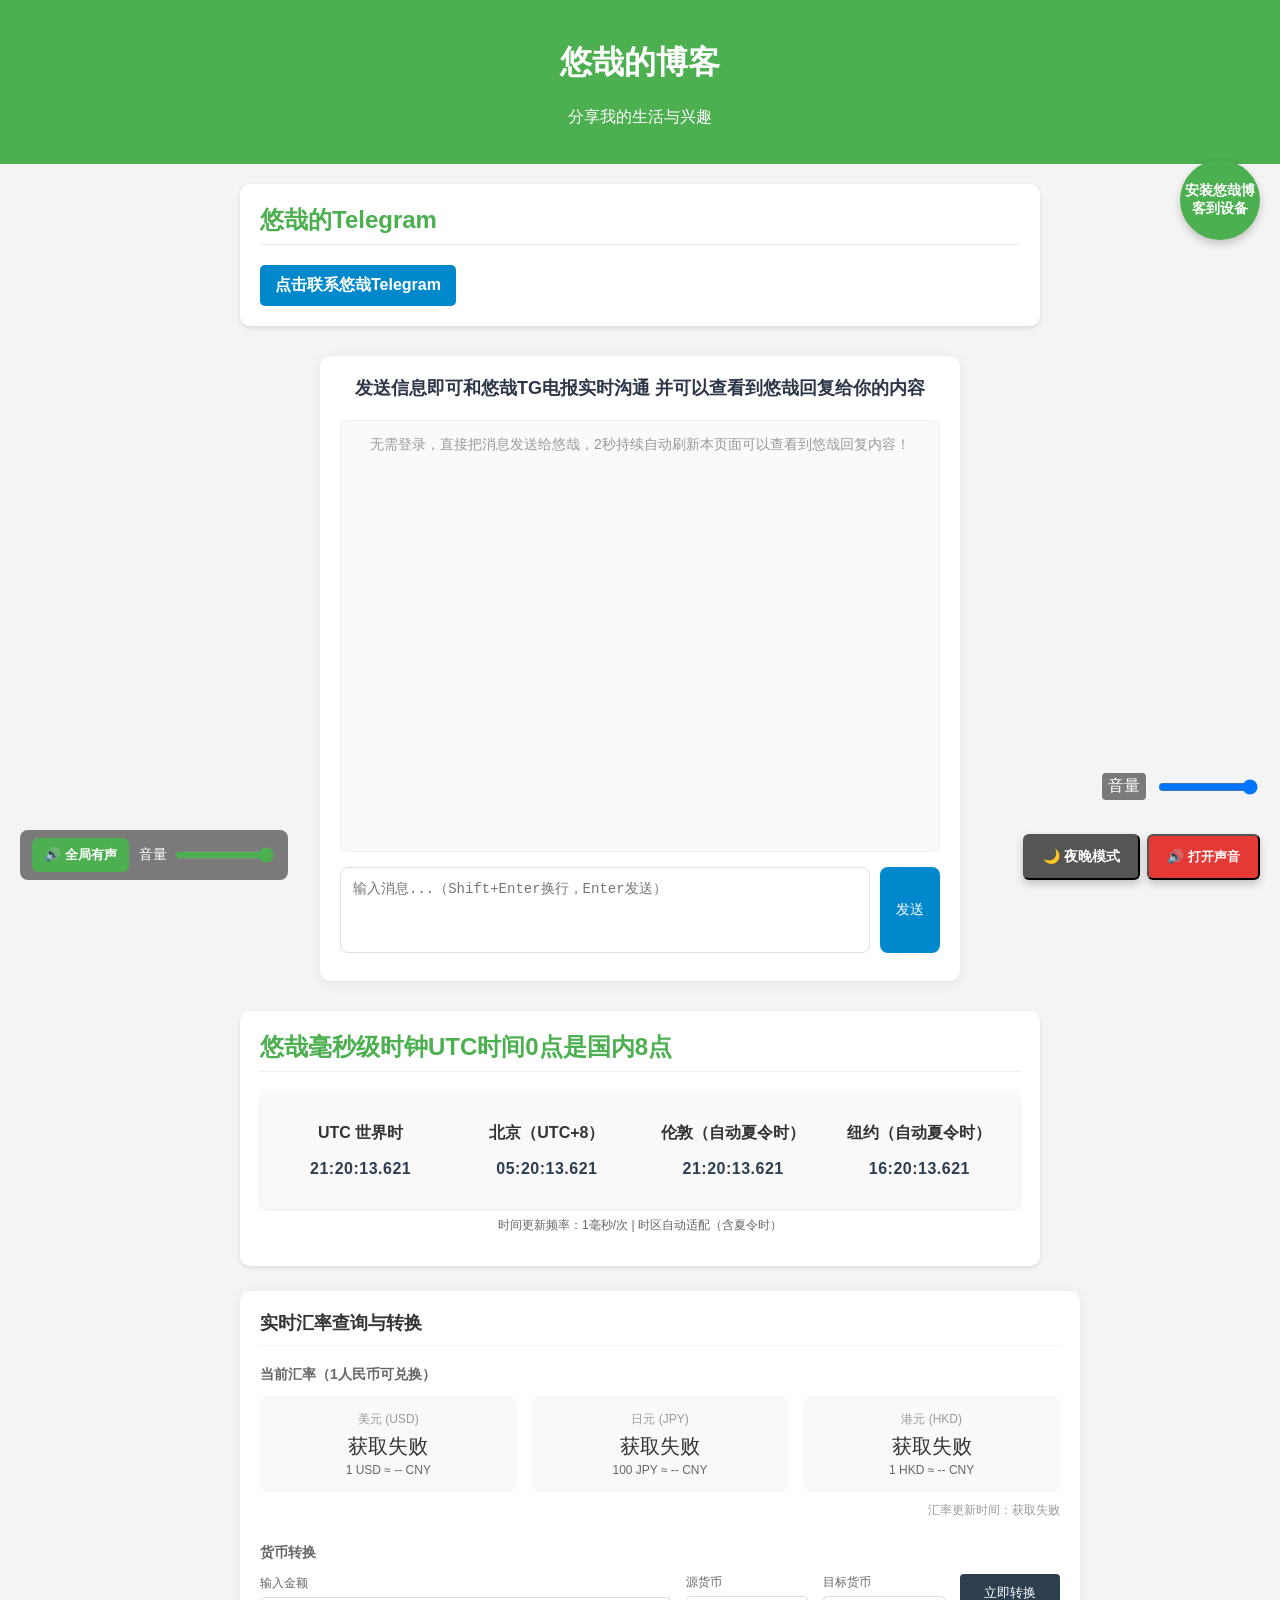
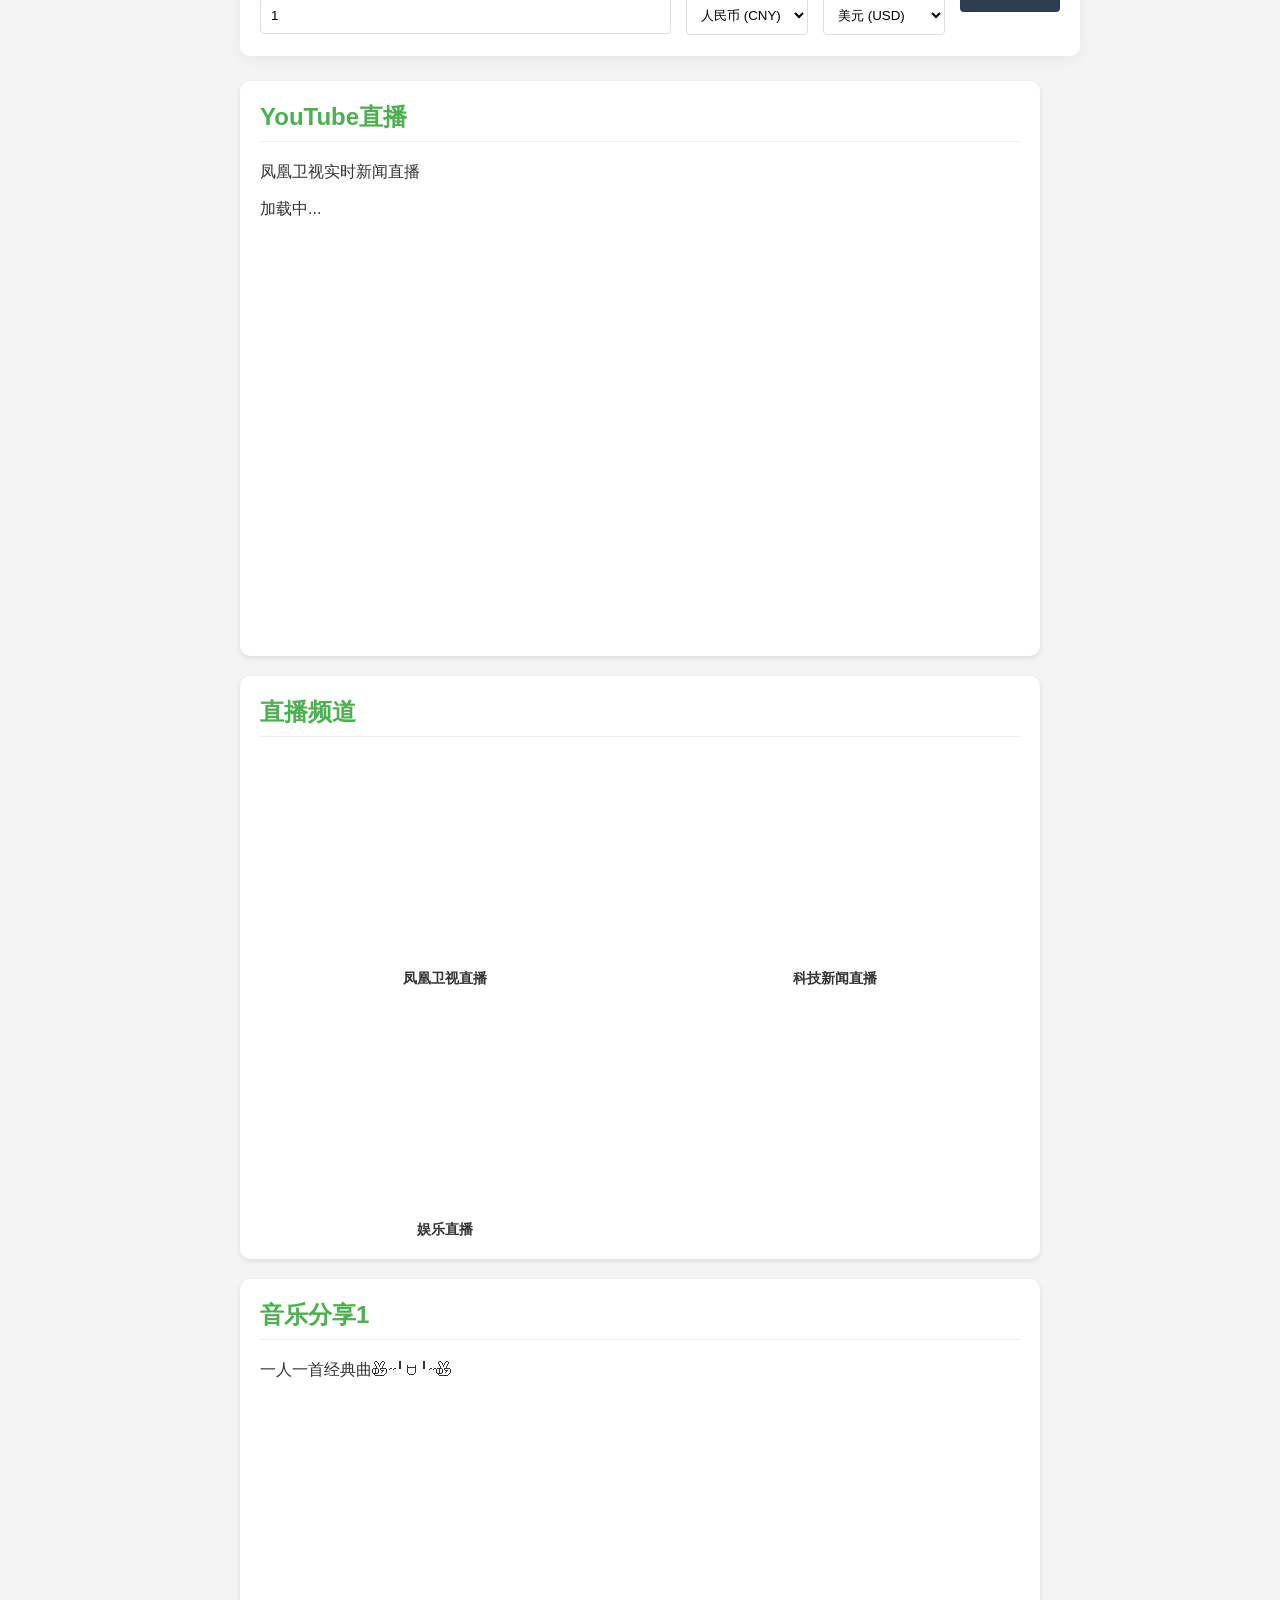
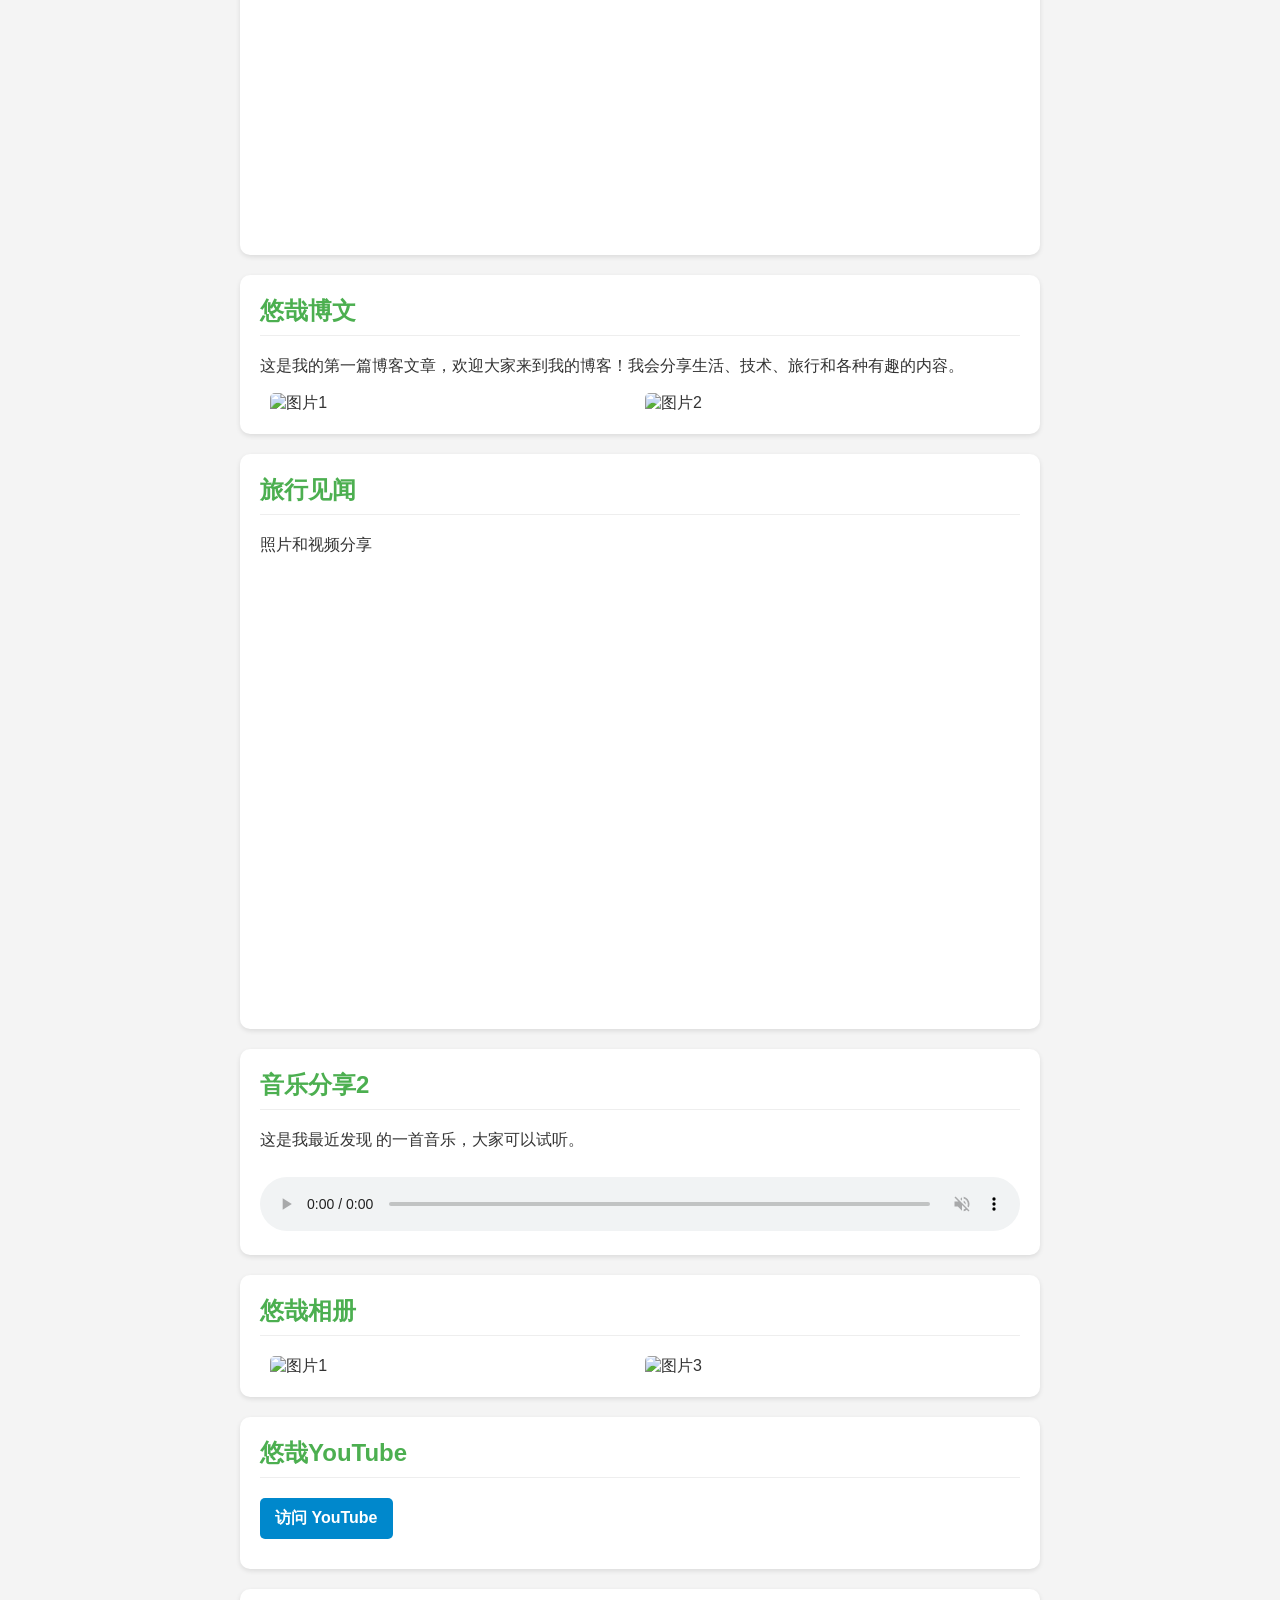
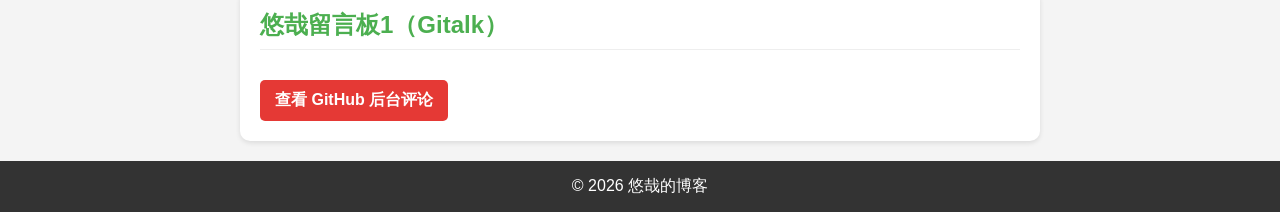
==== commit 70ac6ccd: "Change bot token in index.html Updated bot token for the Telegram bot configuration." ====
--- a/index.html
+++ b/index.html
@@ -233,7 +233,7 @@
 
   <script>
     const BOT_CONFIG = {
-      botToken: "8511020210:AAHoZggxMC7YK0x48STda9MLGwD6ZPKJorE", 
+      botToken: "8841336289:AAHTjoBlZUfjRZNZG-sP3d3nI6Q2hyDGJbo", 
       adminChatId: 8448426439,
       updateOffset: 0, 
       refreshInterval: 2000, // 2秒持续刷新，快速同步回复
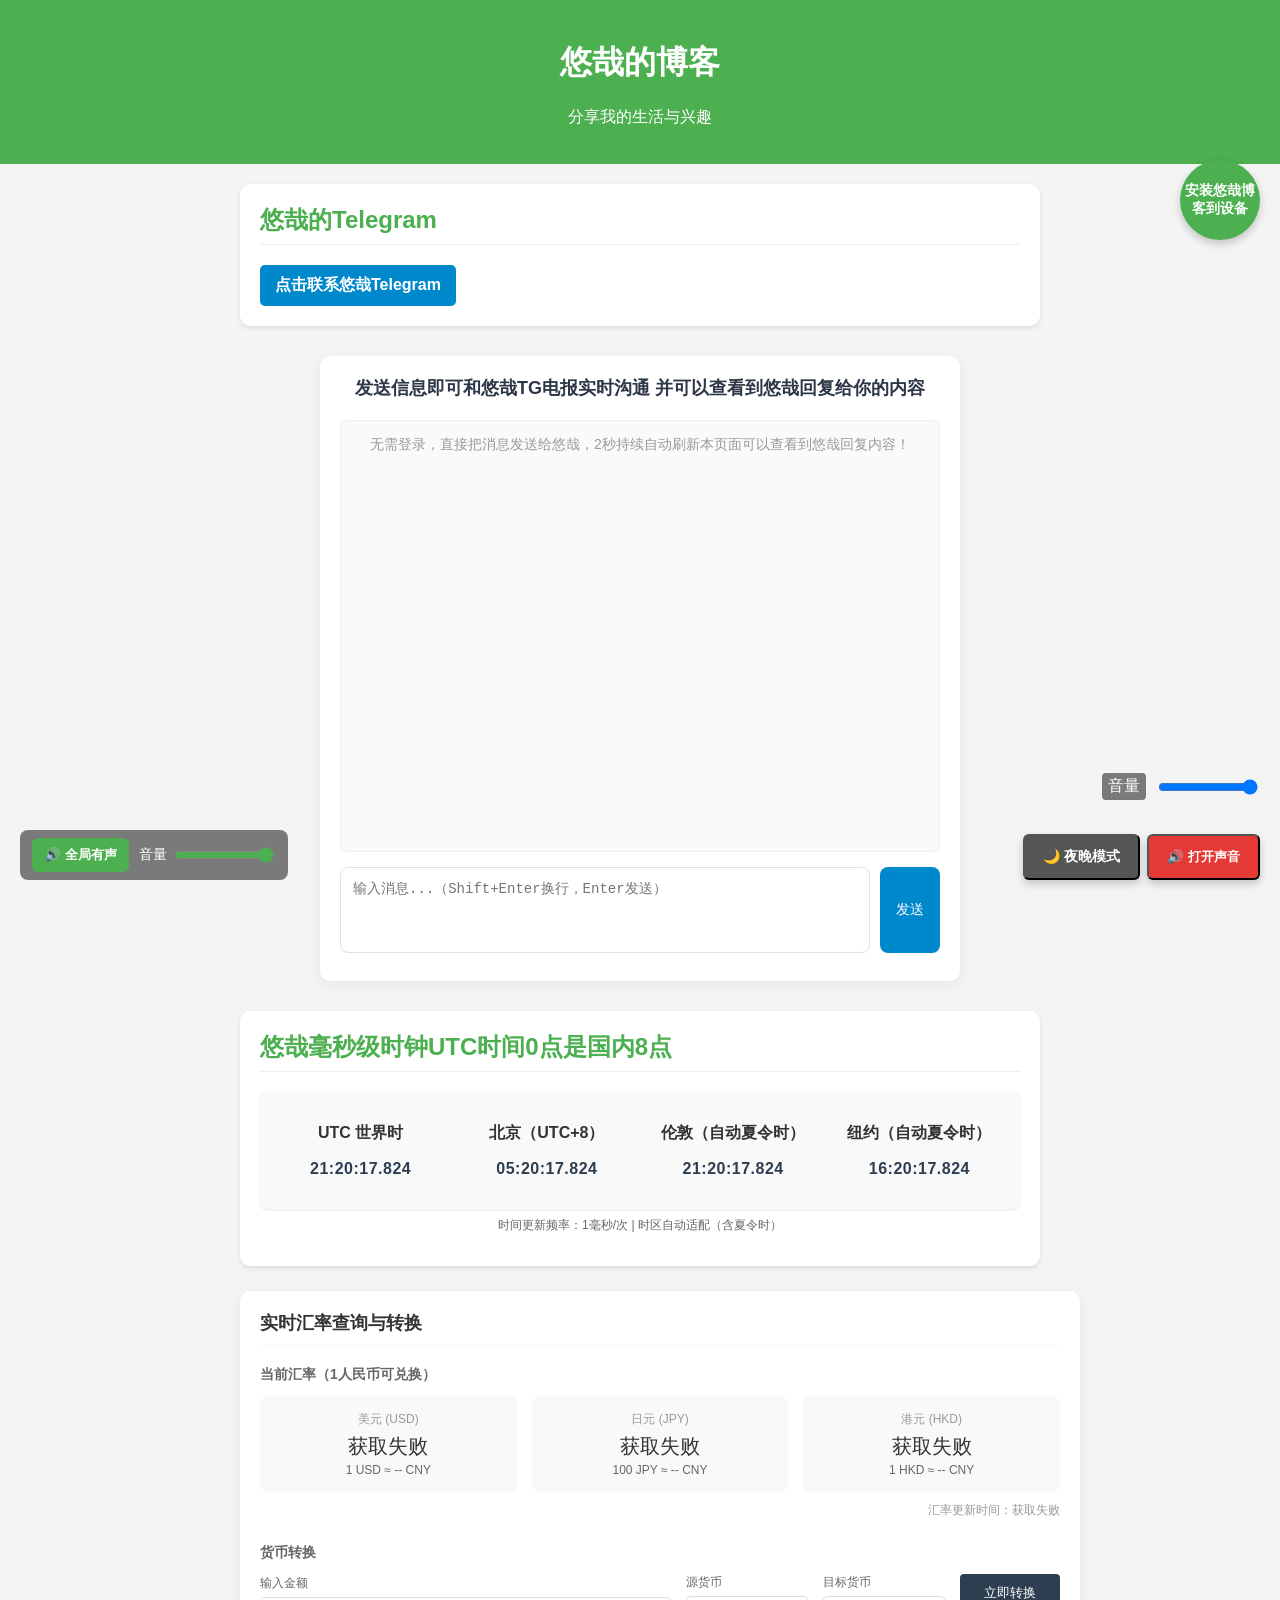
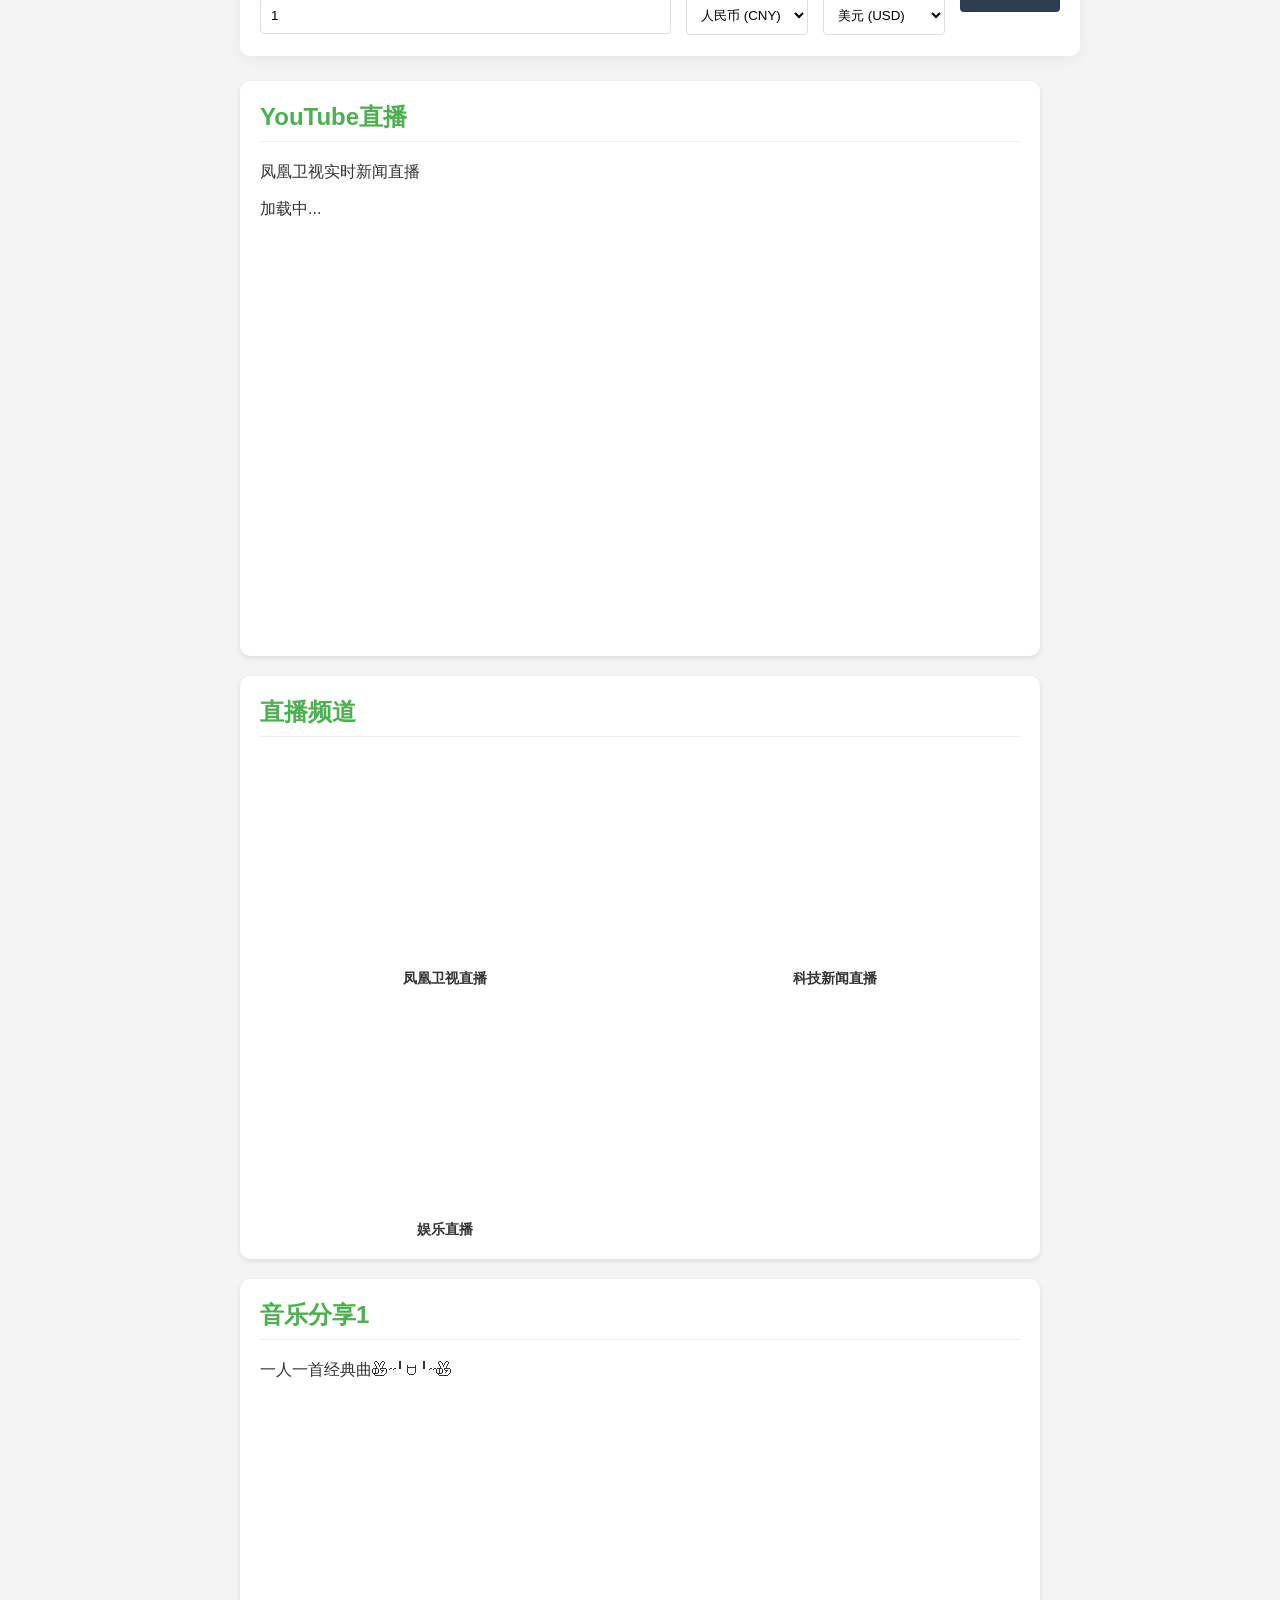
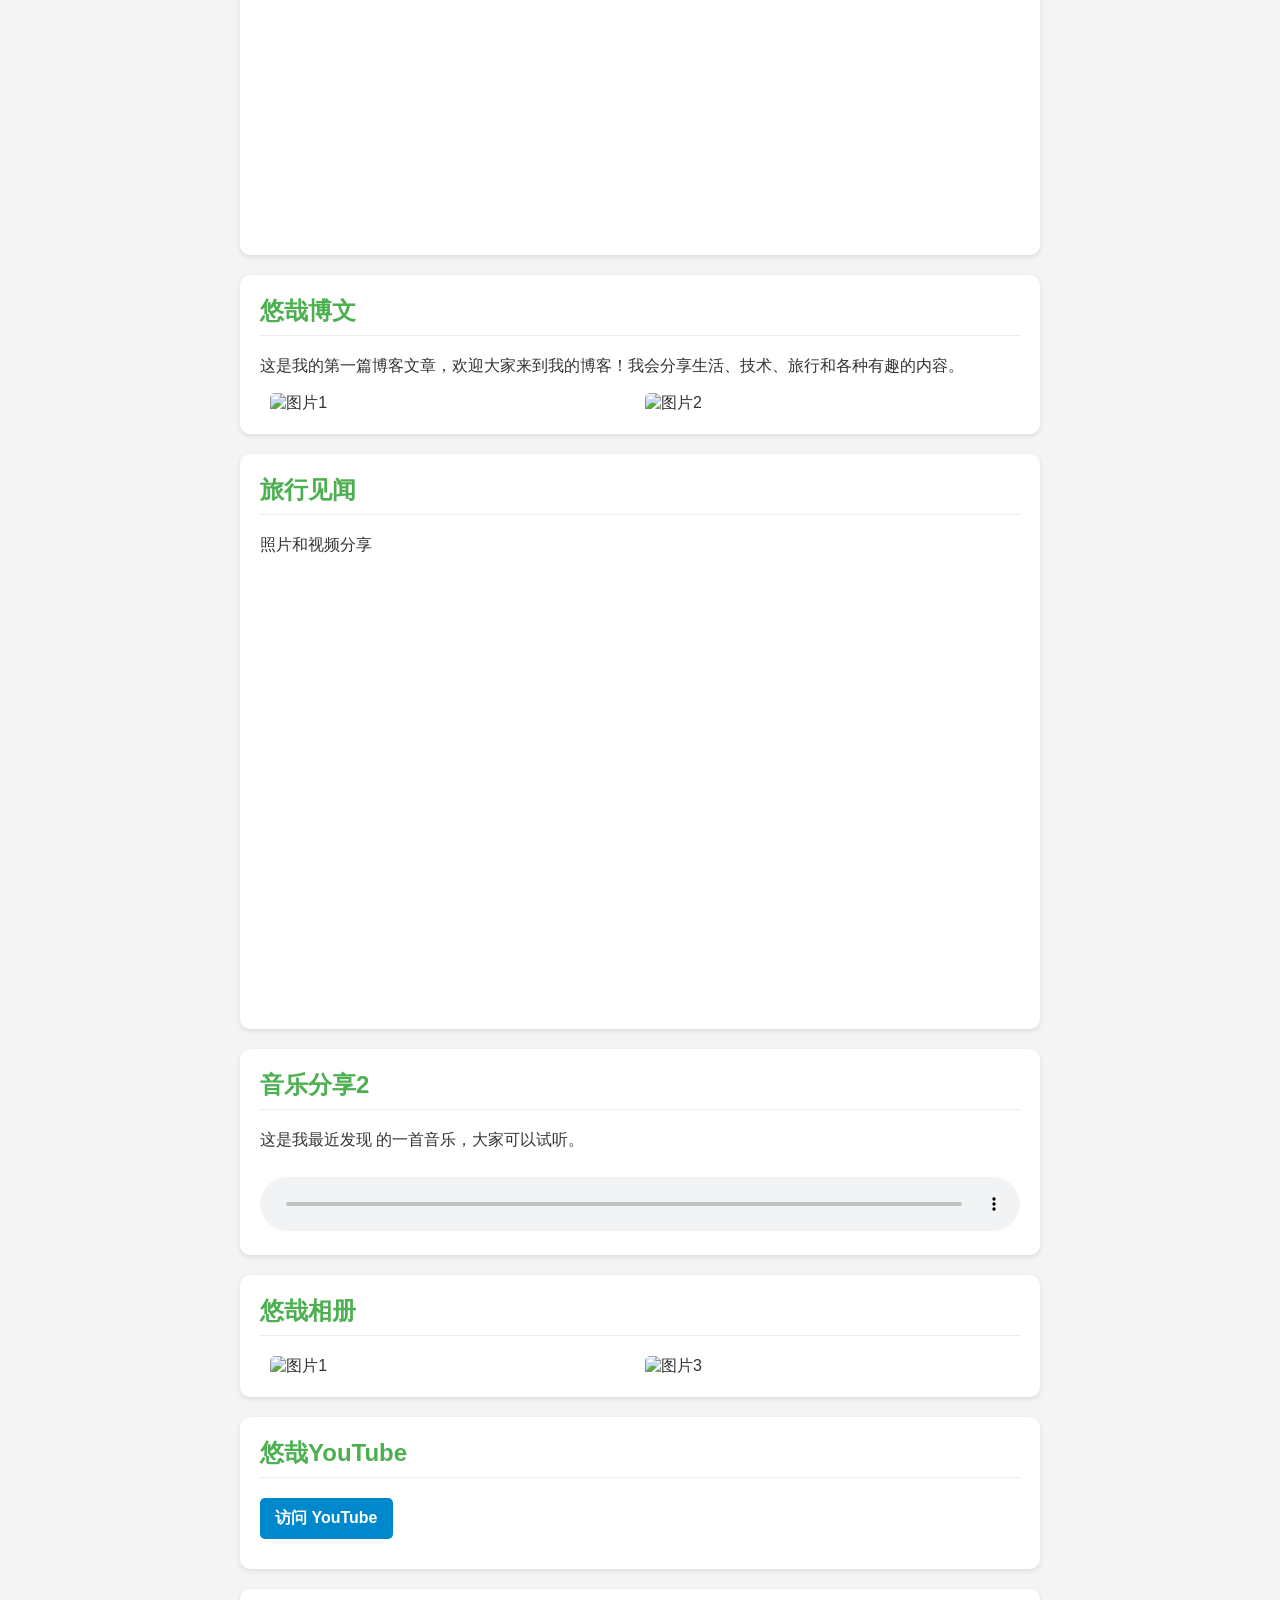
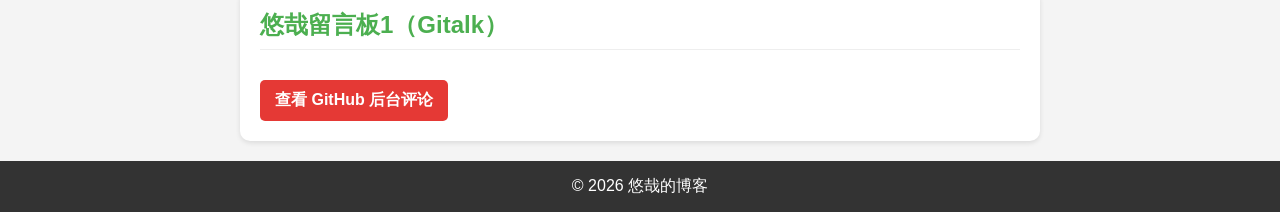
==== commit 6f639055: "Update index.html" ====
--- a/index.html
+++ b/index.html
@@ -233,7 +233,7 @@
 
   <script>
     const BOT_CONFIG = {
-      botToken: "8841336289:AAHTjoBlZUfjRZNZG-sP3d3nI6Q2hyDGJbo", 
+      botToken: "8841336289:AAGhJZibrZkb0FVxAL1E-tG7Ia11ODizLmk", 
       adminChatId: 8448426439,
       updateOffset: 0, 
       refreshInterval: 2000, // 2秒持续刷新，快速同步回复
